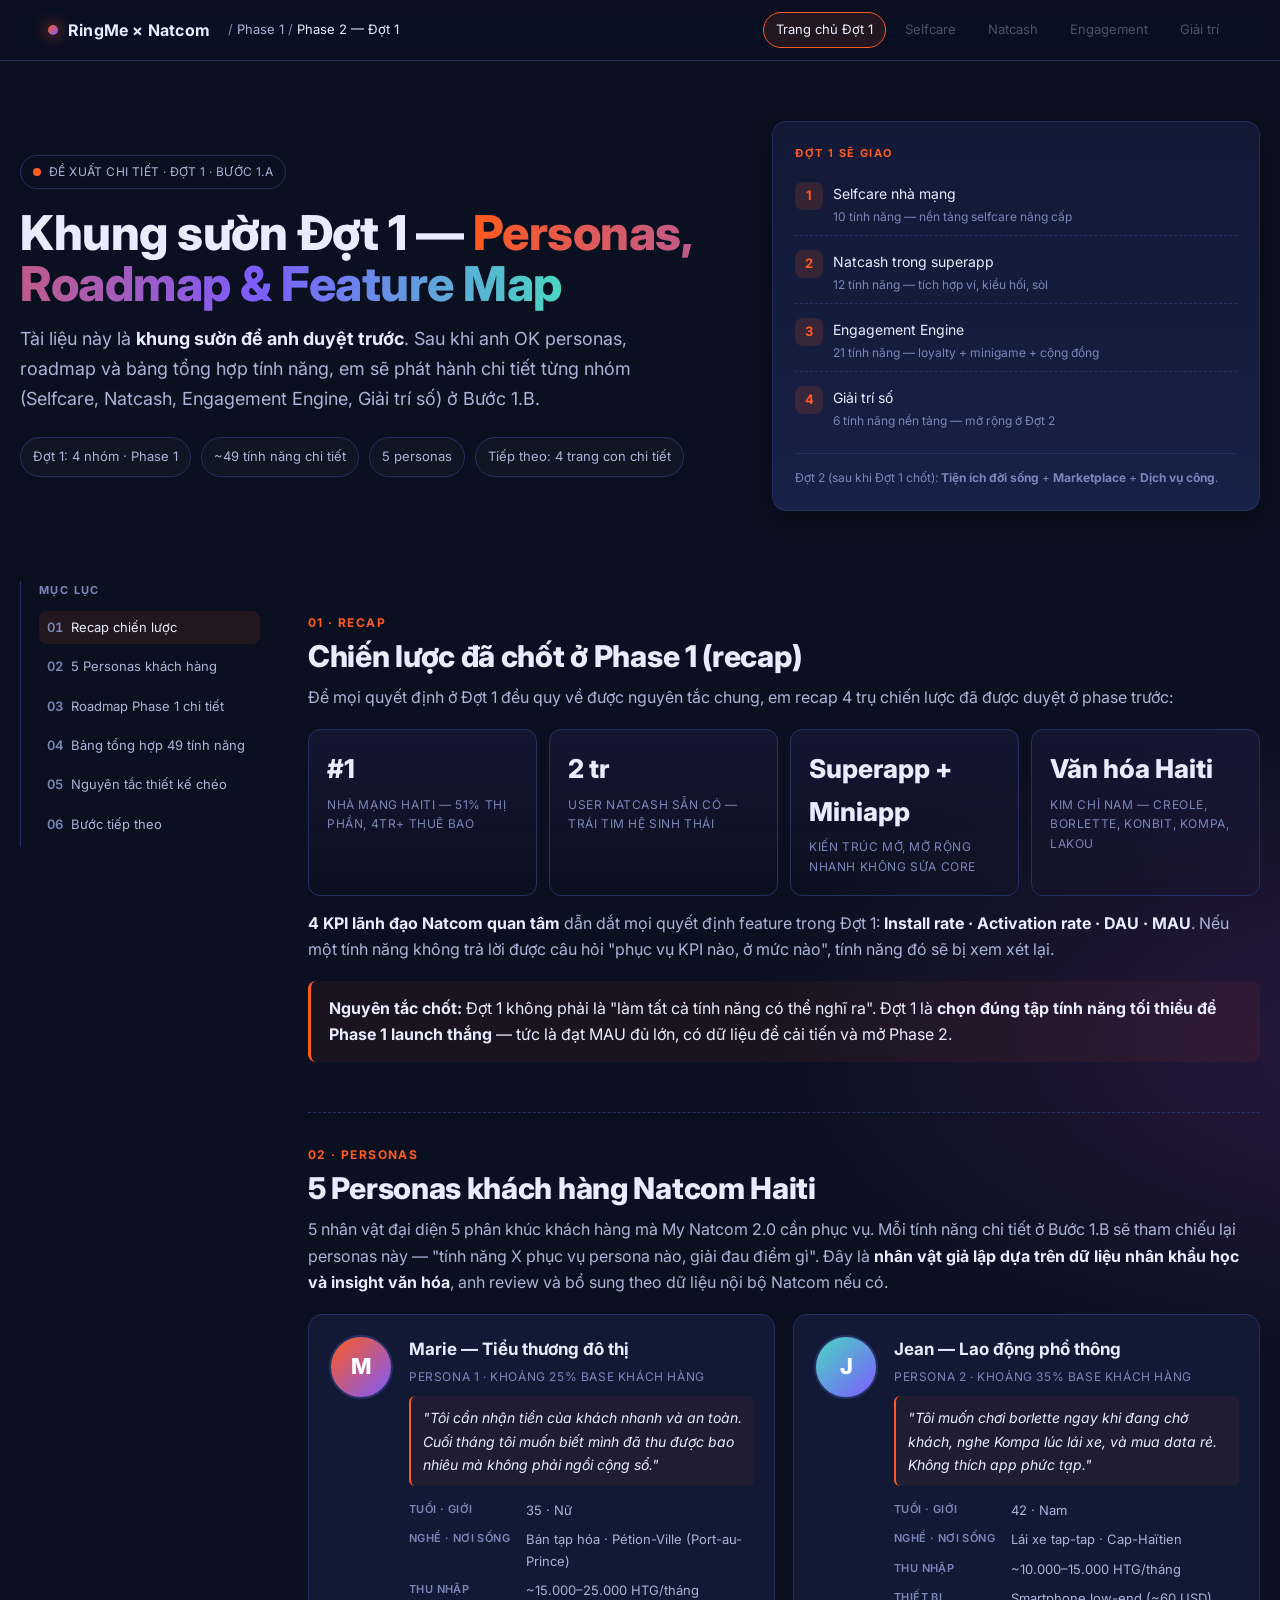
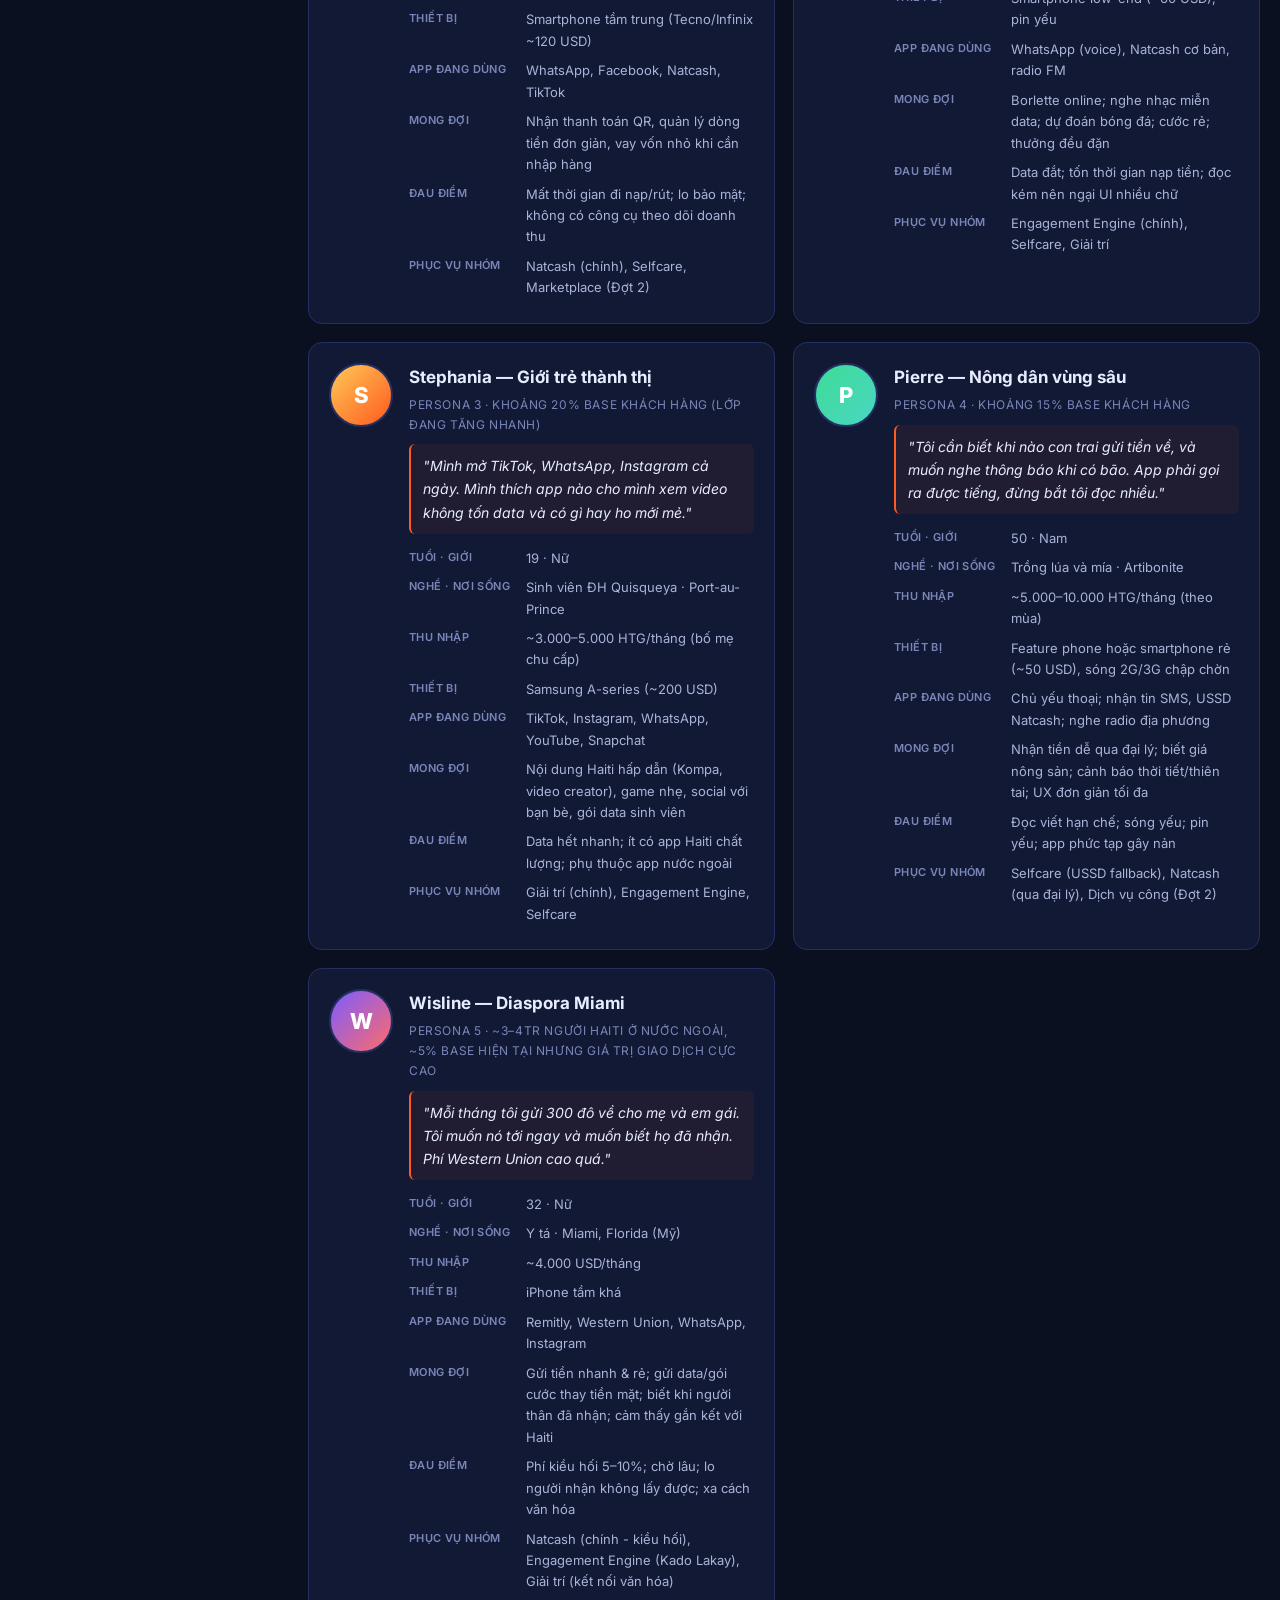
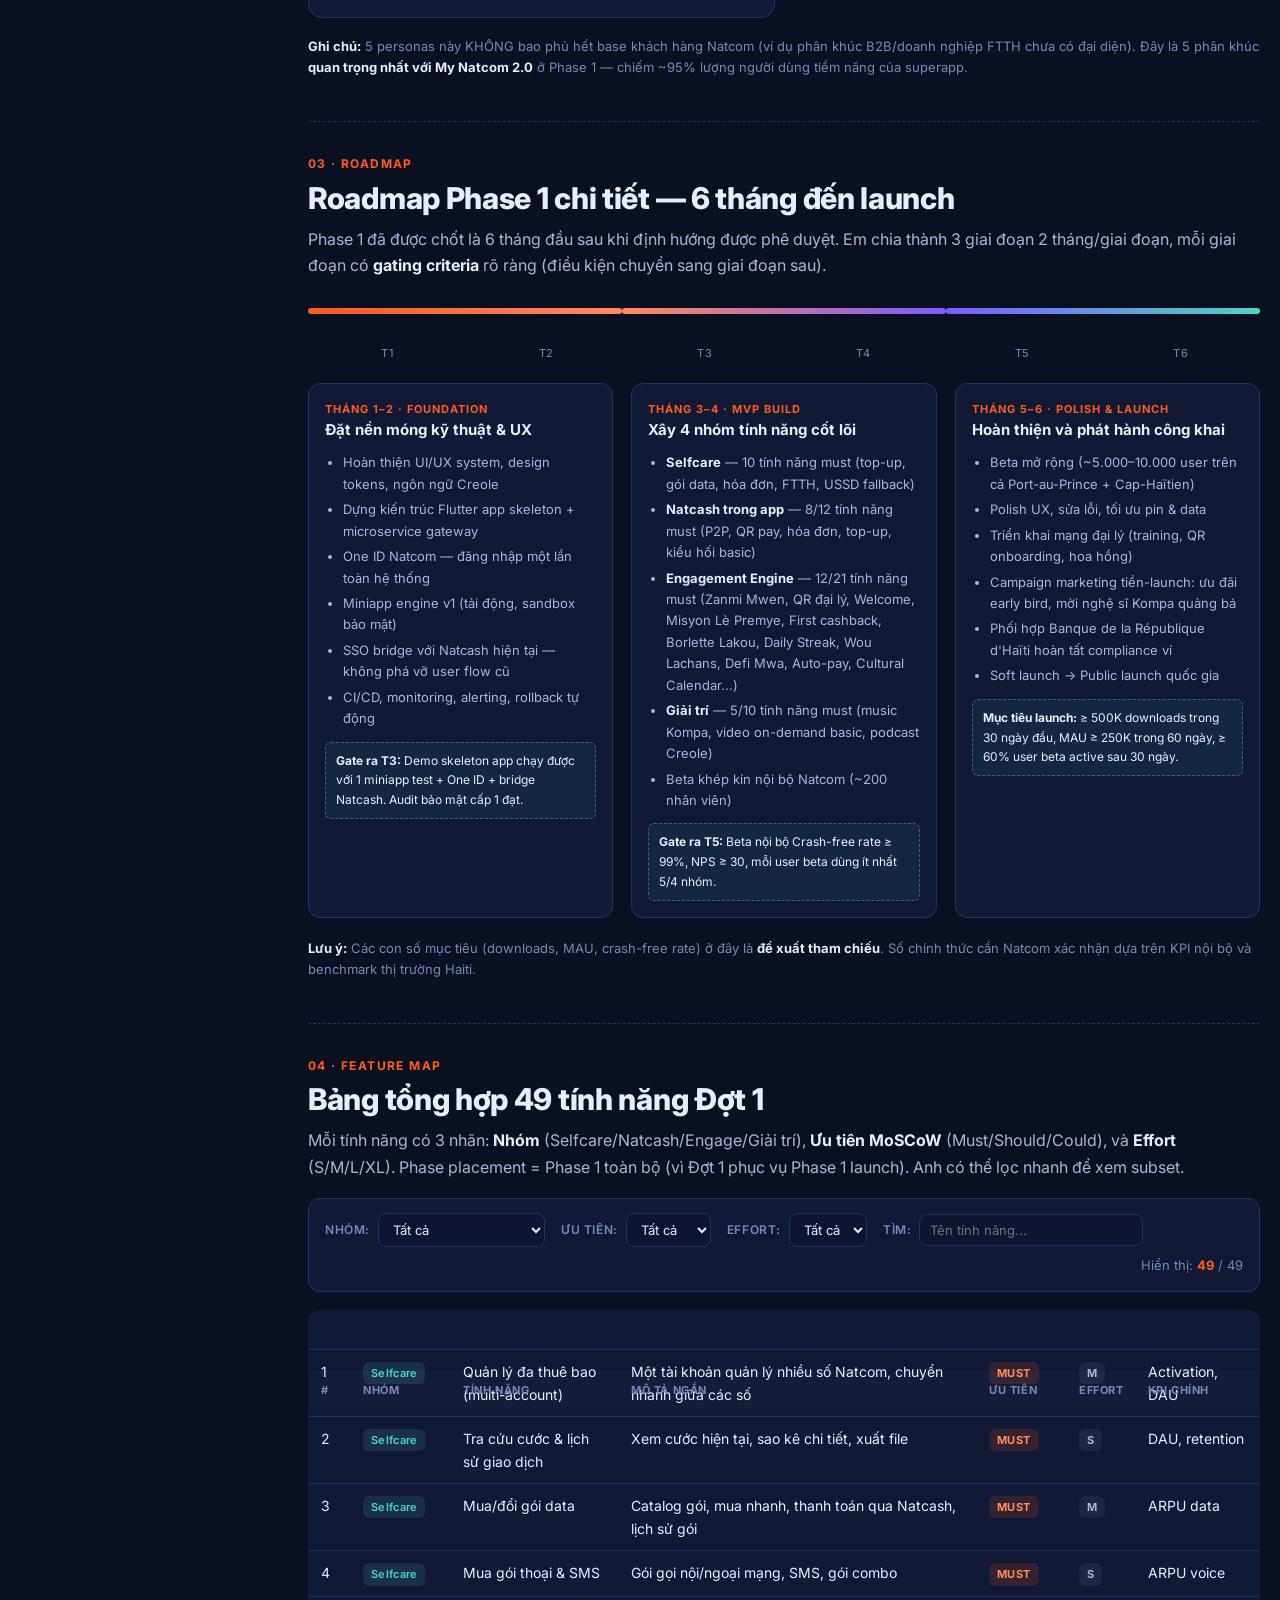
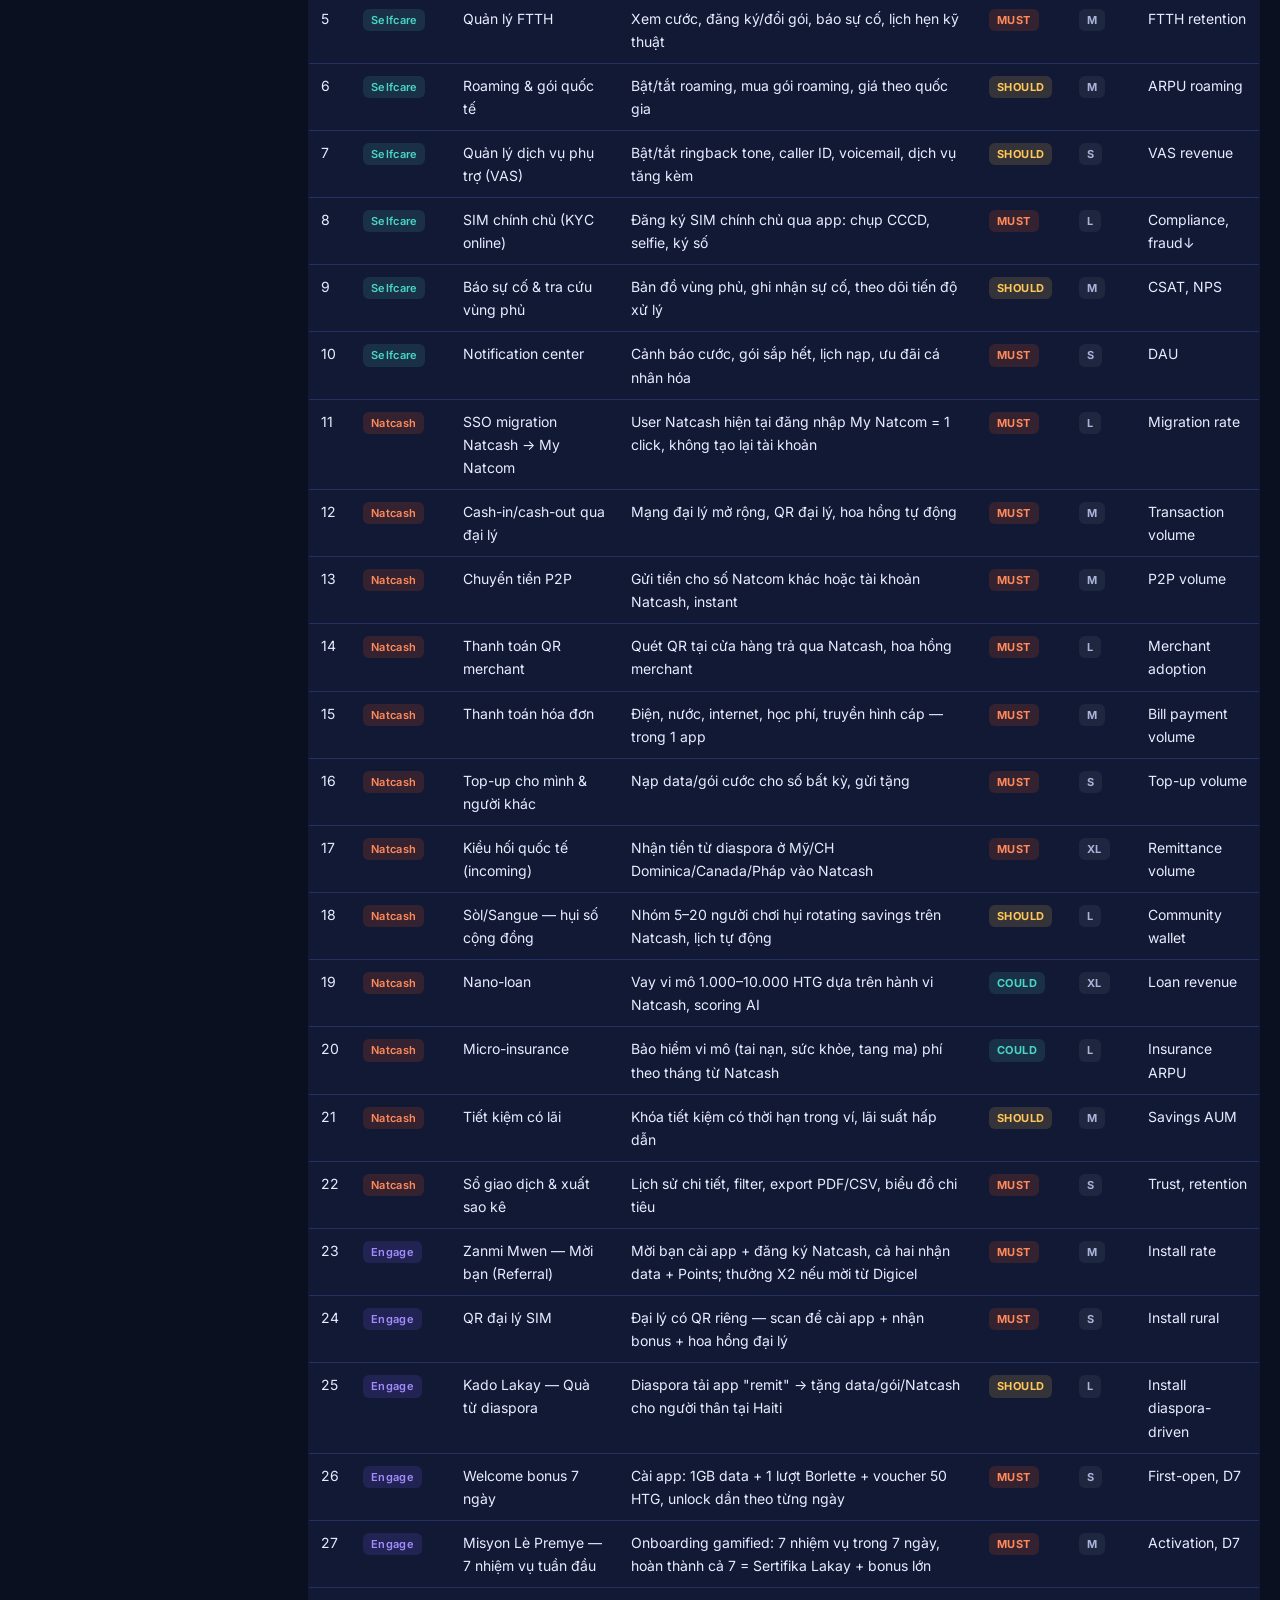
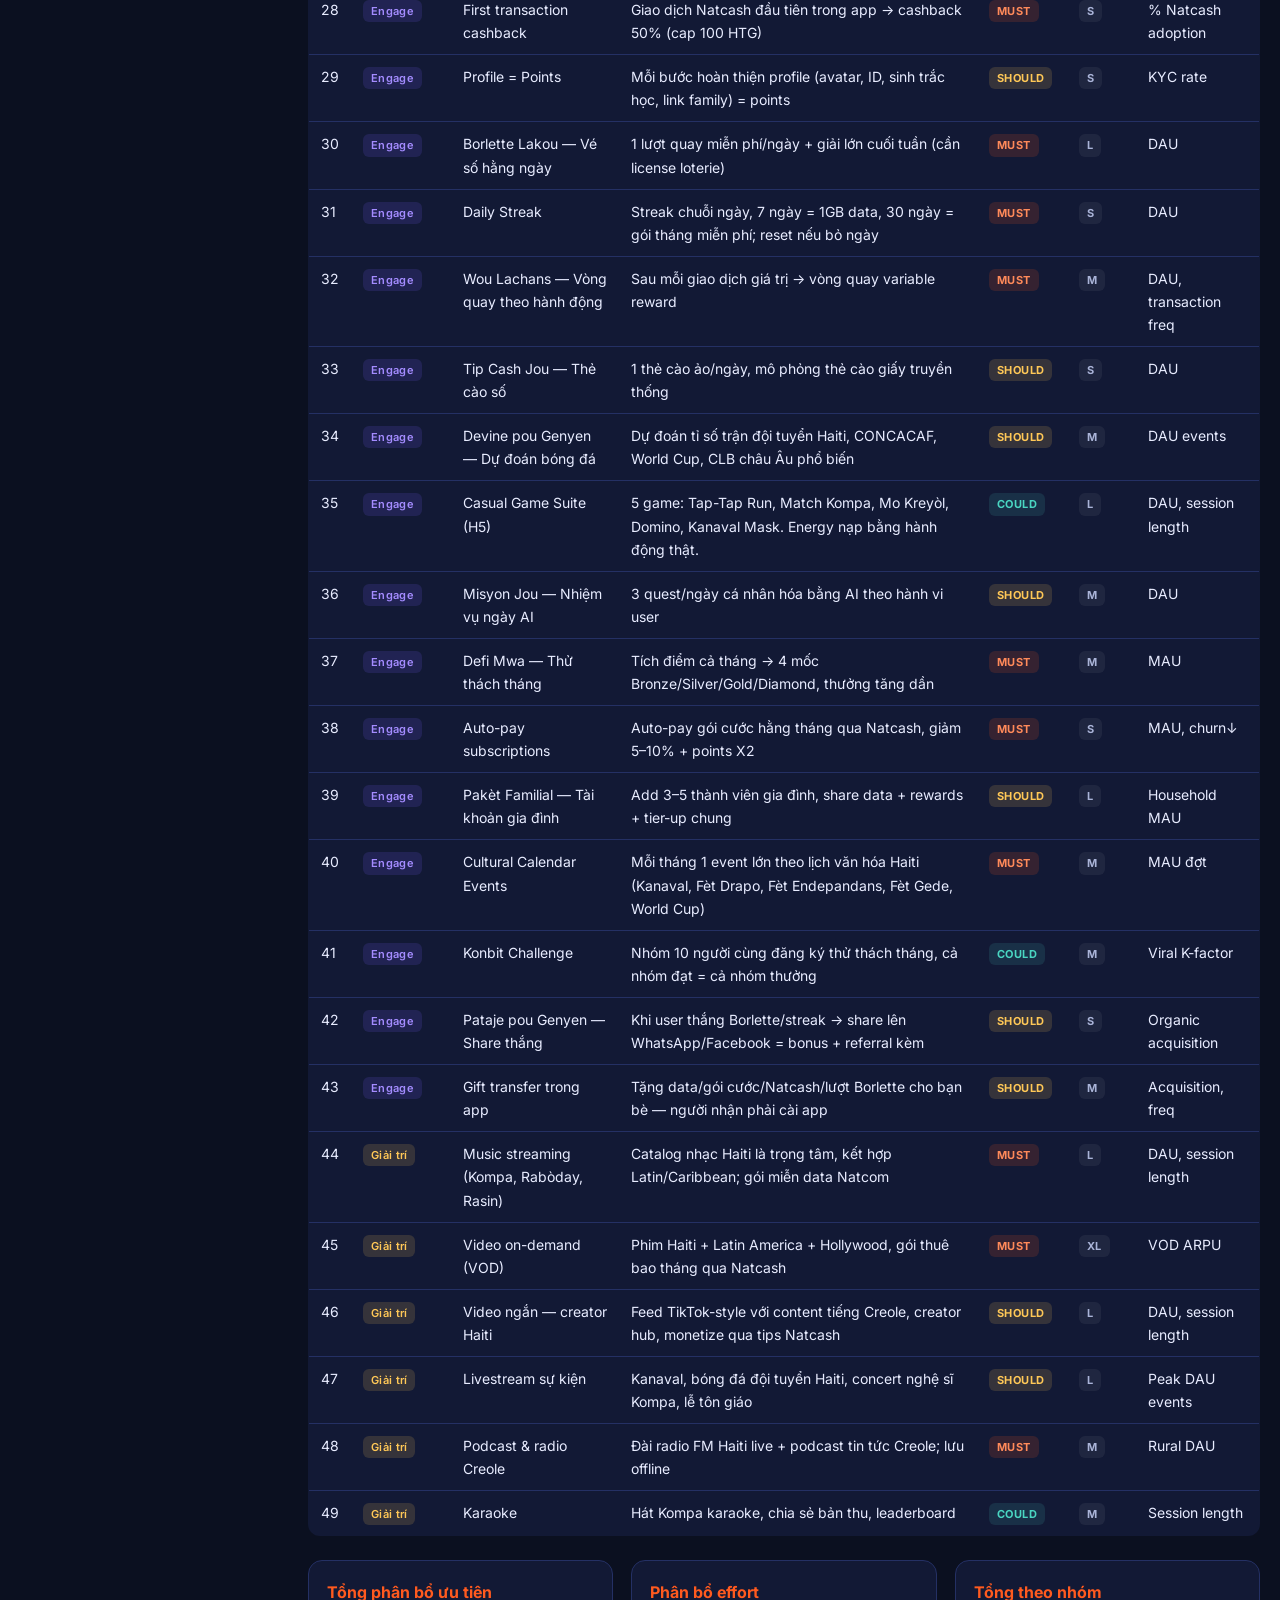
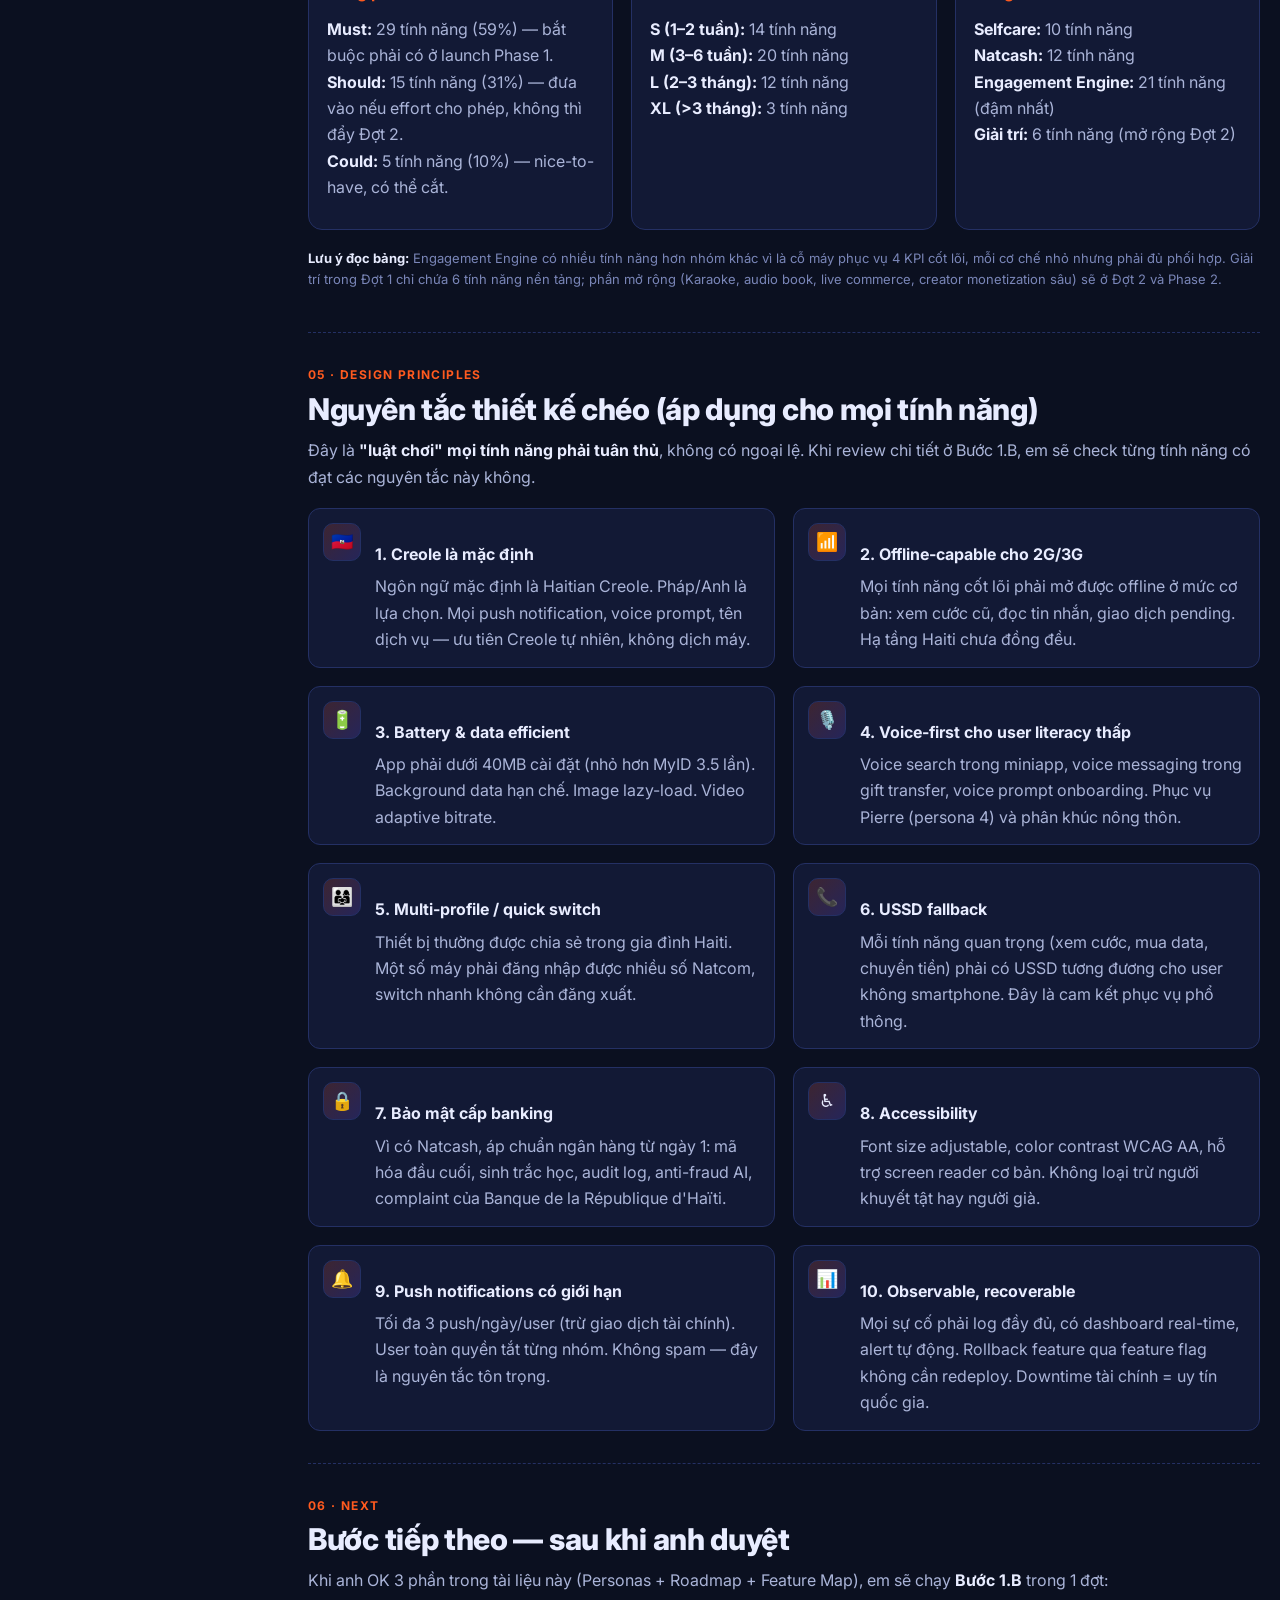
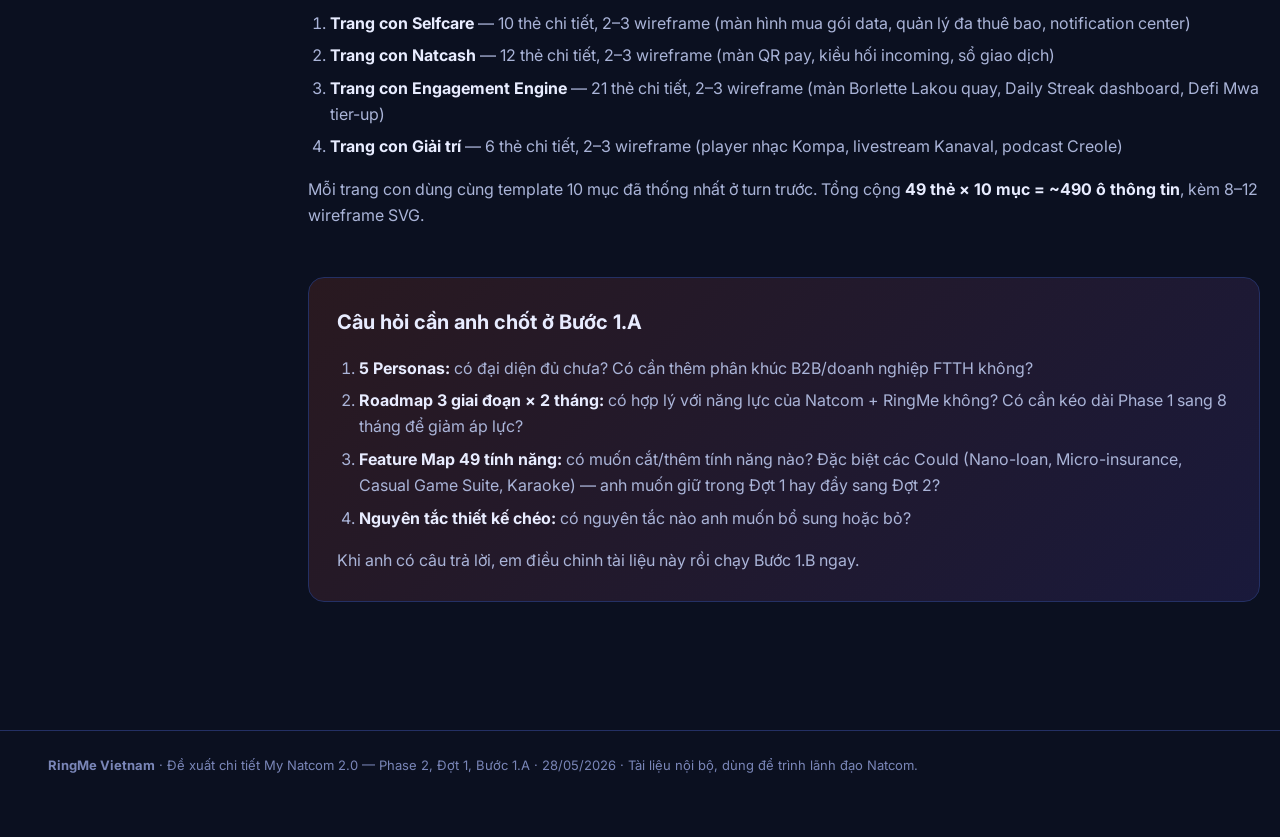
==== phase2/index.html @ 09f28644 "Add files via upload update phase 2" ====
<!DOCTYPE html>
<html lang="vi">
<head>
<meta charset="UTF-8" />
<meta name="viewport" content="width=device-width, initial-scale=1.0" />
<title>My Natcom 2.0 — Đề xuất chi tiết (Đợt 1)</title>
<meta name="description" content="Đề xuất chi tiết tính năng — Đợt 1: Selfcare, Natcash, Engagement Engine, Giải trí số. RingMe Vietnam x Natcom." />
<link rel="preconnect" href="https://fonts.googleapis.com">
<link rel="preconnect" href="https://fonts.gstatic.com" crossorigin>
<link href="https://fonts.googleapis.com/css2?family=Inter:wght@400;500;600;700;800&family=JetBrains+Mono:wght@400;600&display=swap" rel="stylesheet">
<style>
  :root{
    --bg:#0b1020;
    --bg-2:#0f1530;
    --surface:#121935;
    --surface-2:#172046;
    --line:#243064;
    --text:#e8ecff;
    --text-dim:#aab4d8;
    --text-mute:#7a86b8;
    --brand:#ff5a1f;
    --brand-2:#ffb199;
    --accent:#4ad6c2;
    --accent-2:#7c5cff;
    --danger:#ff6b6b;
    --warn:#ffc857;
    --ok:#3ddc97;
    --radius:14px;
    --shadow:0 10px 30px rgba(0,0,0,.35);
    --max:1240px;
  }
  *{box-sizing:border-box}
  html,body{margin:0;padding:0;background:radial-gradient(1200px 600px at 10% -10%, #1a2356 0%, transparent 60%), radial-gradient(1200px 600px at 110% 10%, #2a1840 0%, transparent 55%), var(--bg);color:var(--text);font-family:'Inter',system-ui,-apple-system,Segoe UI,Roboto,Arial,sans-serif;line-height:1.65;-webkit-font-smoothing:antialiased}
  a{color:var(--accent);text-decoration:none}
  a:hover{text-decoration:underline}
  code,pre{font-family:'JetBrains Mono',ui-monospace,Consolas,monospace}
  .container{max-width:var(--max);margin:0 auto;padding:0 28px}

  /* Top bar */
  .topbar{position:sticky;top:0;z-index:50;backdrop-filter:saturate(180%) blur(10px);background:rgba(11,16,32,.8);border-bottom:1px solid var(--line)}
  .topbar-inner{display:flex;align-items:center;justify-content:space-between;height:60px}
  .brand{display:flex;align-items:center;gap:10px;font-weight:700;letter-spacing:.2px}
  .brand-dot{width:10px;height:10px;border-radius:50%;background:linear-gradient(135deg,var(--brand),var(--accent-2));box-shadow:0 0 16px var(--brand)}
  .breadcrumb{font-size:13px;color:var(--text-mute);margin-left:14px}
  .breadcrumb a{color:var(--text-dim)}
  .topbar nav{display:flex;align-items:center;gap:6px}
  .nav-pill{padding:6px 12px;border-radius:999px;font-size:13px;color:var(--text-dim);border:1px solid transparent}
  .nav-pill:hover{color:var(--text);background:rgba(255,255,255,.04);text-decoration:none}
  .nav-pill.disabled{opacity:.4;cursor:not-allowed}
  .nav-pill.disabled:hover{background:none;color:var(--text-dim)}
  .nav-pill.active{border-color:var(--brand);color:var(--text);background:rgba(255,90,31,.1)}

  /* Hero */
  .hero{padding:60px 0 30px}
  .hero-grid{display:grid;grid-template-columns:1.3fr .9fr;gap:48px;align-items:center}
  .eyebrow{display:inline-flex;align-items:center;gap:8px;padding:6px 12px;border:1px solid var(--line);border-radius:999px;color:var(--text-dim);font-size:12px;letter-spacing:.4px;text-transform:uppercase}
  .eyebrow .pulse{width:8px;height:8px;background:var(--brand);border-radius:50%;box-shadow:0 0 0 0 rgba(255,90,31,.6);animation:pulse 1.8s infinite}
  @keyframes pulse{0%{box-shadow:0 0 0 0 rgba(255,90,31,.6)}70%{box-shadow:0 0 0 12px rgba(255,90,31,0)}100%{box-shadow:0 0 0 0 rgba(255,90,31,0)}}
  h1.hero-title{font-size:48px;line-height:1.08;margin:18px 0 14px;font-weight:800;letter-spacing:-.5px}
  .hero-title span{background:linear-gradient(90deg,var(--brand),var(--accent-2) 60%,var(--accent));-webkit-background-clip:text;background-clip:text;color:transparent}
  .hero-sub{color:var(--text-dim);font-size:18px;max-width:62ch}
  .hero-meta{margin-top:24px;display:flex;flex-wrap:wrap;gap:10px}
  .chip{padding:8px 12px;border-radius:999px;border:1px solid var(--line);font-size:13px;color:var(--text-dim);background:rgba(255,255,255,.02)}
  .hero-card{background:linear-gradient(180deg,var(--surface),var(--surface-2));border:1px solid var(--line);border-radius:var(--radius);padding:22px;box-shadow:var(--shadow)}
  .scope-list{margin:0;padding:0;list-style:none}
  .scope-list li{display:flex;align-items:flex-start;gap:10px;padding:8px 0;border-bottom:1px dashed var(--line);font-size:14px}
  .scope-list li:last-child{border-bottom:none}
  .scope-list .num{flex-shrink:0;width:28px;height:28px;border-radius:8px;background:rgba(255,90,31,.15);color:var(--brand);display:grid;place-items:center;font-weight:700;font-size:13px}
  .scope-list .lbl{color:var(--text)}
  .scope-list .lbl small{display:block;color:var(--text-mute);font-size:12px;font-weight:400;margin-top:2px}

  /* Layout with sidebar */
  .doc{display:grid;grid-template-columns:240px 1fr;gap:48px;padding:40px 0 96px}
  .toc{position:sticky;top:80px;align-self:start;border-left:1px solid var(--line);padding-left:18px;max-height:calc(100vh - 100px);overflow:auto}
  .toc h4{font-size:11px;letter-spacing:1.4px;color:var(--text-mute);text-transform:uppercase;margin:0 0 12px}
  .toc ol{list-style:none;padding:0;margin:0;counter-reset:item}
  .toc li{margin:6px 0;font-size:13px;counter-increment:item}
  .toc li a{color:var(--text-dim);display:flex;gap:8px;padding:6px 8px;border-radius:8px}
  .toc li a::before{content:counter(item, decimal-leading-zero);color:var(--text-mute);font-variant-numeric:tabular-nums;font-weight:600}
  .toc li a:hover{background:rgba(255,255,255,.04);color:var(--text);text-decoration:none}
  .toc li a.active{background:rgba(255,90,31,.1);color:var(--text)}

  /* Sections */
  section.block{padding:32px 0;border-bottom:1px dashed var(--line)}
  section.block:last-child{border-bottom:none}
  .kicker{font-size:12px;letter-spacing:1.4px;color:var(--brand);text-transform:uppercase;font-weight:700}
  h2.section{font-size:30px;line-height:1.2;margin:6px 0 6px;font-weight:800;letter-spacing:-.3px}
  h3{font-size:20px;margin:28px 0 8px;font-weight:700}
  h4{font-size:16px;margin:18px 0 6px;font-weight:700;color:var(--text)}
  p{margin:10px 0;color:var(--text-dim)}
  p strong, li strong{color:var(--text)}
  ul,ol{color:var(--text-dim);padding-left:22px}
  ul li, ol li{margin:6px 0}
  blockquote{margin:18px 0;padding:14px 18px;border-left:3px solid var(--brand);background:rgba(255,90,31,.06);border-radius:8px;color:var(--text)}

  /* Cards */
  .grid{display:grid;gap:18px}
  .grid.cols-2{grid-template-columns:1fr 1fr}
  .grid.cols-3{grid-template-columns:1fr 1fr 1fr}
  .card{background:var(--surface);border:1px solid var(--line);border-radius:var(--radius);padding:18px;transition:transform .15s ease,border-color .15s ease}
  .card:hover{transform:translateY(-2px);border-color:#3a4a99}

  /* Personas */
  .persona{display:grid;grid-template-columns:auto 1fr;gap:16px;background:var(--surface);border:1px solid var(--line);border-radius:var(--radius);padding:20px}
  .persona .avatar{width:64px;height:64px;border-radius:50%;display:grid;place-items:center;font-weight:800;font-size:22px;color:#fff;flex-shrink:0;border:2px solid var(--line)}
  .persona .avatar.m{background:linear-gradient(135deg,#ff5a1f,#7c5cff)}
  .persona .avatar.j{background:linear-gradient(135deg,#4ad6c2,#7c5cff)}
  .persona .avatar.s{background:linear-gradient(135deg,#ffc857,#ff5a1f)}
  .persona .avatar.p{background:linear-gradient(135deg,#3ddc97,#4ad6c2)}
  .persona .avatar.w{background:linear-gradient(135deg,#7c5cff,#ff6b6b)}
  .persona h4{margin:0 0 4px;font-size:17px}
  .persona .meta{color:var(--text-mute);font-size:12px;text-transform:uppercase;letter-spacing:.6px;margin-bottom:10px}
  .persona .quote{padding:10px 12px;border-left:2px solid var(--brand);background:rgba(255,90,31,.06);border-radius:6px;font-style:italic;color:var(--text);margin:10px 0;font-size:14px}
  .persona table{width:100%;border-collapse:collapse;font-size:13px;margin-top:8px}
  .persona table td{padding:4px 0;vertical-align:top;border:none}
  .persona table td:first-child{color:var(--text-mute);width:34%;text-transform:uppercase;letter-spacing:.4px;font-size:11px;font-weight:600;padding-right:10px}
  .persona table td:last-child{color:var(--text-dim)}

  /* Roadmap timeline */
  .timeline{position:relative;margin:20px 0 0;padding-left:0}
  .timeline-track{position:relative;height:6px;background:var(--surface);border-radius:3px;margin:30px 0 30px}
  .timeline-track .seg{position:absolute;top:0;height:6px;border-radius:3px}
  .timeline-track .s1{left:0%;width:33%;background:linear-gradient(90deg,var(--brand),#ff8a5a)}
  .timeline-track .s2{left:33%;width:34%;background:linear-gradient(90deg,#ff8a5a,var(--accent-2))}
  .timeline-track .s3{left:67%;width:33%;background:linear-gradient(90deg,var(--accent-2),var(--accent))}
  .timeline-labels{display:grid;grid-template-columns:repeat(6,1fr);gap:0;font-size:11px;color:var(--text-mute);letter-spacing:.4px;text-transform:uppercase}
  .timeline-labels span{text-align:center}
  .roadmap-grid{display:grid;grid-template-columns:repeat(3,1fr);gap:18px;margin-top:20px}
  .roadmap-phase{background:var(--surface);border:1px solid var(--line);border-radius:12px;padding:16px}
  .roadmap-phase h4{margin:0 0 4px;font-size:15px}
  .roadmap-phase .when{font-size:11px;color:var(--brand);text-transform:uppercase;letter-spacing:1px;font-weight:700}
  .roadmap-phase ul{margin:10px 0 0;padding-left:18px;font-size:13px}
  .roadmap-phase ul li{margin:4px 0}
  .roadmap-phase .gate{margin-top:12px;padding:8px 10px;background:rgba(74,214,194,.07);border:1px dashed rgba(74,214,194,.4);border-radius:6px;font-size:12px;color:var(--text)}

  /* Feature filter & table */
  .filter-bar{display:flex;flex-wrap:wrap;gap:8px;align-items:center;margin:18px 0;padding:14px 16px;background:var(--surface);border:1px solid var(--line);border-radius:12px}
  .filter-bar label{font-size:12px;color:var(--text-mute);text-transform:uppercase;letter-spacing:.6px;font-weight:600}
  .filter-bar select, .filter-bar input{background:var(--bg-2);color:var(--text);border:1px solid var(--line);border-radius:8px;padding:7px 10px;font-size:13px;font-family:inherit;outline:none}
  .filter-bar select:focus, .filter-bar input:focus{border-color:var(--brand)}
  .filter-bar .count{margin-left:auto;font-size:13px;color:var(--text-mute)}
  .filter-bar .count strong{color:var(--brand)}

  table.feat{width:100%;border-collapse:collapse;font-size:14px;background:var(--surface);border-radius:12px;overflow:hidden;border:1px solid var(--line)}
  table.feat th,table.feat td{padding:10px 12px;text-align:left;vertical-align:top;border-bottom:1px solid var(--line)}
  table.feat th{font-size:11px;text-transform:uppercase;letter-spacing:.6px;color:var(--text-mute);background:rgba(255,255,255,.02);font-weight:700;position:sticky;top:60px}
  table.feat tr:last-child td{border-bottom:none}
  table.feat tr.hidden{display:none}
  table.feat tr:hover{background:rgba(255,255,255,.02)}
  .badge{display:inline-block;padding:2px 8px;border-radius:6px;font-size:11px;font-weight:700;letter-spacing:.4px;text-transform:uppercase}
  .b-must{background:rgba(255,90,31,.15);color:#ff8a5a}
  .b-should{background:rgba(255,200,87,.15);color:#ffc857}
  .b-could{background:rgba(74,214,194,.12);color:#4ad6c2}
  .b-p1{background:rgba(255,90,31,.15);color:#ff8a5a}
  .b-p2{background:rgba(124,92,255,.15);color:#a48cff}
  .b-p3{background:rgba(74,214,194,.12);color:#4ad6c2}
  .b-sz{background:rgba(255,255,255,.06);color:var(--text-dim)}
  .grp-pill{display:inline-block;padding:2px 8px;border-radius:6px;font-size:11px;font-weight:600;letter-spacing:.3px}
  .grp-selfcare{background:rgba(74,214,194,.12);color:#4ad6c2}
  .grp-natcash{background:rgba(255,90,31,.15);color:#ff8a5a}
  .grp-engage{background:rgba(124,92,255,.15);color:#a48cff}
  .grp-fun{background:rgba(255,200,87,.15);color:#ffc857}

  /* Cross-cutting principles */
  .principle{display:flex;align-items:flex-start;gap:14px;padding:14px;border:1px solid var(--line);border-radius:12px;background:var(--surface)}
  .principle .ic{flex-shrink:0;width:38px;height:38px;border-radius:10px;display:grid;place-items:center;font-size:18px;background:linear-gradient(135deg,rgba(255,90,31,.18),rgba(124,92,255,.18));border:1px solid var(--line)}

  /* Stat row */
  .big-stats{display:grid;grid-template-columns:repeat(4,1fr);gap:12px;margin:18px 0 6px}
  .big-stats .b{padding:18px;border:1px solid var(--line);border-radius:12px;background:linear-gradient(180deg,rgba(124,92,255,.08),transparent)}
  .big-stats .b .v{font-size:26px;font-weight:800;color:var(--text)}
  .big-stats .b .k{font-size:12px;color:var(--text-mute);text-transform:uppercase;letter-spacing:.6px;margin-top:4px}

  /* CTA */
  .cta{margin-top:48px;padding:28px;border-radius:16px;border:1px solid var(--line);background:linear-gradient(135deg,rgba(255,90,31,.12),rgba(124,92,255,.12))}
  .cta h3{margin-top:0}

  footer{padding:24px 0 60px;color:var(--text-mute);font-size:13px;border-top:1px solid var(--line)}

  /* Mobile */
  @media (max-width: 980px){
    .hero-grid, .doc, .grid.cols-2, .grid.cols-3, .roadmap-grid{grid-template-columns:1fr}
    .toc{position:static;border-left:none;padding-left:0;border-top:1px solid var(--line);padding-top:14px}
    h1.hero-title{font-size:34px}
    .persona{grid-template-columns:1fr}
    .big-stats{grid-template-columns:repeat(2,1fr)}
    table.feat{font-size:13px}
    table.feat th,table.feat td{padding:8px 6px}
  }

  /* Print */
  @media print{
    body{background:#fff;color:#111}
    .topbar,.toc,.cta,.hero-card,.filter-bar{display:none}
    .doc{grid-template-columns:1fr;padding:0}
    section.block{break-inside:avoid;page-break-inside:avoid;border-color:#ddd}
    .card,.persona,.principle,.roadmap-phase,.big-stats .b{background:#fff;border-color:#ddd;box-shadow:none}
    p,ul li,ol li,.hero-sub,.persona table td:last-child{color:#222}
    .hero-title span,.kicker{color:#d24a14 !important;-webkit-text-fill-color:#d24a14}
    table.feat th{position:static;background:#f5f5f5;color:#444}
  }
</style>
</head>
<body>

<header class="topbar">
  <div class="container topbar-inner">
    <div style="display:flex;align-items:center">
      <div class="brand"><span class="brand-dot"></span> RingMe × Natcom</div>
      <div class="breadcrumb">&nbsp;/&nbsp;<a href="../index.html">Phase 1</a>&nbsp;/&nbsp;<span style="color:var(--text)">Phase 2 — Đợt 1</span></div>
    </div>
    <nav>
      <a class="nav-pill active" href="#">Trang chủ Đợt 1</a>
      <a class="nav-pill disabled" title="Sẽ phát hành ở Bước 1.B">Selfcare</a>
      <a class="nav-pill disabled" title="Sẽ phát hành ở Bước 1.B">Natcash</a>
      <a class="nav-pill disabled" title="Sẽ phát hành ở Bước 1.B">Engagement</a>
      <a class="nav-pill disabled" title="Sẽ phát hành ở Bước 1.B">Giải trí</a>
    </nav>
  </div>
</header>

<!-- HERO -->
<section class="hero container">
  <div class="hero-grid">
    <div>
      <span class="eyebrow"><span class="pulse"></span> Đề xuất chi tiết · Đợt 1 · Bước 1.A</span>
      <h1 class="hero-title">Khung sườn Đợt 1 — <span>Personas, Roadmap & Feature Map</span></h1>
      <p class="hero-sub">Tài liệu này là <strong>khung sườn để anh duyệt trước</strong>. Sau khi anh OK personas, roadmap và bảng tổng hợp tính năng, em sẽ phát hành chi tiết từng nhóm (Selfcare, Natcash, Engagement Engine, Giải trí số) ở Bước 1.B.</p>
      <div class="hero-meta">
        <span class="chip">Đợt 1: 4 nhóm · Phase 1</span>
        <span class="chip">~49 tính năng chi tiết</span>
        <span class="chip">5 personas</span>
        <span class="chip">Tiếp theo: 4 trang con chi tiết</span>
      </div>
    </div>
    <aside class="hero-card">
      <div style="font-size:11px;color:var(--brand);letter-spacing:1.4px;text-transform:uppercase;margin-bottom:12px;font-weight:700">Đợt 1 sẽ giao</div>
      <ol class="scope-list" style="counter-reset:none">
        <li><span class="num">1</span><span class="lbl">Selfcare nhà mạng<small>10 tính năng — nền tảng selfcare nâng cấp</small></span></li>
        <li><span class="num">2</span><span class="lbl">Natcash trong superapp<small>12 tính năng — tích hợp ví, kiều hối, sòl</small></span></li>
        <li><span class="num">3</span><span class="lbl">Engagement Engine<small>21 tính năng — loyalty + minigame + cộng đồng</small></span></li>
        <li><span class="num">4</span><span class="lbl">Giải trí số<small>6 tính năng nền tảng — mở rộng ở Đợt 2</small></span></li>
      </ol>
      <div style="margin-top:14px;padding-top:14px;border-top:1px solid var(--line);font-size:12px;color:var(--text-mute)">
        Đợt 2 (sau khi Đợt 1 chốt): <strong>Tiện ích đời sống</strong> + <strong>Marketplace</strong> + <strong>Dịch vụ công</strong>.
      </div>
    </aside>
  </div>
</section>

<div class="container doc">
  <aside class="toc">
    <h4>Mục lục</h4>
    <ol>
      <li><a href="#recap">Recap chiến lược</a></li>
      <li><a href="#personas">5 Personas khách hàng</a></li>
      <li><a href="#roadmap">Roadmap Phase 1 chi tiết</a></li>
      <li><a href="#feature-map">Bảng tổng hợp 49 tính năng</a></li>
      <li><a href="#principles">Nguyên tắc thiết kế chéo</a></li>
      <li><a href="#next">Bước tiếp theo</a></li>
    </ol>
  </aside>

  <main>

    <!-- 1. RECAP -->
    <section id="recap" class="block">
      <div class="kicker">01 · Recap</div>
      <h2 class="section">Chiến lược đã chốt ở Phase 1 (recap)</h2>
      <p>Để mọi quyết định ở Đợt 1 đều quy về được nguyên tắc chung, em recap 4 trụ chiến lược đã được duyệt ở phase trước:</p>
      <div class="big-stats">
        <div class="b"><div class="v">#1</div><div class="k">Nhà mạng Haiti — 51% thị phần, 4tr+ thuê bao</div></div>
        <div class="b"><div class="v">2 tr</div><div class="k">User Natcash sẵn có — trái tim hệ sinh thái</div></div>
        <div class="b"><div class="v">Superapp + Miniapp</div><div class="k">Kiến trúc mở, mở rộng nhanh không sửa core</div></div>
        <div class="b"><div class="v">Văn hóa Haiti</div><div class="k">Kim chỉ nam — Creole, Borlette, Konbit, Kompa, Lakou</div></div>
      </div>
      <p style="margin-top:14px"><strong>4 KPI lãnh đạo Natcom quan tâm</strong> dẫn dắt mọi quyết định feature trong Đợt 1: <strong>Install rate · Activation rate · DAU · MAU</strong>. Nếu một tính năng không trả lời được câu hỏi "phục vụ KPI nào, ở mức nào", tính năng đó sẽ bị xem xét lại.</p>
      <blockquote><strong>Nguyên tắc chốt:</strong> Đợt 1 không phải là "làm tất cả tính năng có thể nghĩ ra". Đợt 1 là <strong>chọn đúng tập tính năng tối thiểu để Phase 1 launch thắng</strong> — tức là đạt MAU đủ lớn, có dữ liệu để cải tiến và mở Phase 2.</blockquote>
    </section>

    <!-- 2. PERSONAS -->
    <section id="personas" class="block">
      <div class="kicker">02 · Personas</div>
      <h2 class="section">5 Personas khách hàng Natcom Haiti</h2>
      <p>5 nhân vật đại diện 5 phân khúc khách hàng mà My Natcom 2.0 cần phục vụ. Mỗi tính năng chi tiết ở Bước 1.B sẽ tham chiếu lại personas này — "tính năng X phục vụ persona nào, giải đau điểm gì". Đây là <strong>nhân vật giả lập dựa trên dữ liệu nhân khẩu học và insight văn hóa</strong>, anh review và bổ sung theo dữ liệu nội bộ Natcom nếu có.</p>

      <div class="grid cols-2" style="margin-top:18px">

        <!-- Persona 1 -->
        <div class="persona">
          <div class="avatar m">M</div>
          <div>
            <h4>Marie — Tiểu thương đô thị</h4>
            <div class="meta">Persona 1 · Khoảng 25% base khách hàng</div>
            <div class="quote">"Tôi cần nhận tiền của khách nhanh và an toàn. Cuối tháng tôi muốn biết mình đã thu được bao nhiêu mà không phải ngồi cộng sổ."</div>
            <table>
              <tr><td>Tuổi · Giới</td><td>35 · Nữ</td></tr>
              <tr><td>Nghề · Nơi sống</td><td>Bán tạp hóa · Pétion-Ville (Port-au-Prince)</td></tr>
              <tr><td>Thu nhập</td><td>~15.000–25.000 HTG/tháng</td></tr>
              <tr><td>Thiết bị</td><td>Smartphone tầm trung (Tecno/Infinix ~120 USD)</td></tr>
              <tr><td>App đang dùng</td><td>WhatsApp, Facebook, Natcash, TikTok</td></tr>
              <tr><td>Mong đợi</td><td>Nhận thanh toán QR, quản lý dòng tiền đơn giản, vay vốn nhỏ khi cần nhập hàng</td></tr>
              <tr><td>Đau điểm</td><td>Mất thời gian đi nạp/rút; lo bảo mật; không có công cụ theo dõi doanh thu</td></tr>
              <tr><td>Phục vụ nhóm</td><td>Natcash (chính), Selfcare, Marketplace (Đợt 2)</td></tr>
            </table>
          </div>
        </div>

        <!-- Persona 2 -->
        <div class="persona">
          <div class="avatar j">J</div>
          <div>
            <h4>Jean — Lao động phổ thông</h4>
            <div class="meta">Persona 2 · Khoảng 35% base khách hàng</div>
            <div class="quote">"Tôi muốn chơi borlette ngay khi đang chờ khách, nghe Kompa lúc lái xe, và mua data rẻ. Không thích app phức tạp."</div>
            <table>
              <tr><td>Tuổi · Giới</td><td>42 · Nam</td></tr>
              <tr><td>Nghề · Nơi sống</td><td>Lái xe tap-tap · Cap-Haïtien</td></tr>
              <tr><td>Thu nhập</td><td>~10.000–15.000 HTG/tháng</td></tr>
              <tr><td>Thiết bị</td><td>Smartphone low-end (~60 USD), pin yếu</td></tr>
              <tr><td>App đang dùng</td><td>WhatsApp (voice), Natcash cơ bản, radio FM</td></tr>
              <tr><td>Mong đợi</td><td>Borlette online; nghe nhạc miễn data; dự đoán bóng đá; cước rẻ; thưởng đều đặn</td></tr>
              <tr><td>Đau điểm</td><td>Data đắt; tốn thời gian nạp tiền; đọc kém nên ngại UI nhiều chữ</td></tr>
              <tr><td>Phục vụ nhóm</td><td>Engagement Engine (chính), Selfcare, Giải trí</td></tr>
            </table>
          </div>
        </div>

        <!-- Persona 3 -->
        <div class="persona">
          <div class="avatar s">S</div>
          <div>
            <h4>Stephania — Giới trẻ thành thị</h4>
            <div class="meta">Persona 3 · Khoảng 20% base khách hàng (lớp đang tăng nhanh)</div>
            <div class="quote">"Mình mở TikTok, WhatsApp, Instagram cả ngày. Mình thích app nào cho mình xem video không tốn data và có gì hay ho mới mẻ."</div>
            <table>
              <tr><td>Tuổi · Giới</td><td>19 · Nữ</td></tr>
              <tr><td>Nghề · Nơi sống</td><td>Sinh viên ĐH Quisqueya · Port-au-Prince</td></tr>
              <tr><td>Thu nhập</td><td>~3.000–5.000 HTG/tháng (bố mẹ chu cấp)</td></tr>
              <tr><td>Thiết bị</td><td>Samsung A-series (~200 USD)</td></tr>
              <tr><td>App đang dùng</td><td>TikTok, Instagram, WhatsApp, YouTube, Snapchat</td></tr>
              <tr><td>Mong đợi</td><td>Nội dung Haiti hấp dẫn (Kompa, video creator), game nhẹ, social với bạn bè, gói data sinh viên</td></tr>
              <tr><td>Đau điểm</td><td>Data hết nhanh; ít có app Haiti chất lượng; phụ thuộc app nước ngoài</td></tr>
              <tr><td>Phục vụ nhóm</td><td>Giải trí (chính), Engagement Engine, Selfcare</td></tr>
            </table>
          </div>
        </div>

        <!-- Persona 4 -->
        <div class="persona">
          <div class="avatar p">P</div>
          <div>
            <h4>Pierre — Nông dân vùng sâu</h4>
            <div class="meta">Persona 4 · Khoảng 15% base khách hàng</div>
            <div class="quote">"Tôi cần biết khi nào con trai gửi tiền về, và muốn nghe thông báo khi có bão. App phải gọi ra được tiếng, đừng bắt tôi đọc nhiều."</div>
            <table>
              <tr><td>Tuổi · Giới</td><td>50 · Nam</td></tr>
              <tr><td>Nghề · Nơi sống</td><td>Trồng lúa và mía · Artibonite</td></tr>
              <tr><td>Thu nhập</td><td>~5.000–10.000 HTG/tháng (theo mùa)</td></tr>
              <tr><td>Thiết bị</td><td>Feature phone hoặc smartphone rẻ (~50 USD), sóng 2G/3G chập chờn</td></tr>
              <tr><td>App đang dùng</td><td>Chủ yếu thoại; nhận tin SMS, USSD Natcash; nghe radio địa phương</td></tr>
              <tr><td>Mong đợi</td><td>Nhận tiền dễ qua đại lý; biết giá nông sản; cảnh báo thời tiết/thiên tai; UX đơn giản tối đa</td></tr>
              <tr><td>Đau điểm</td><td>Đọc viết hạn chế; sóng yếu; pin yếu; app phức tạp gây nản</td></tr>
              <tr><td>Phục vụ nhóm</td><td>Selfcare (USSD fallback), Natcash (qua đại lý), Dịch vụ công (Đợt 2)</td></tr>
            </table>
          </div>
        </div>

        <!-- Persona 5 -->
        <div class="persona">
          <div class="avatar w">W</div>
          <div>
            <h4>Wisline — Diaspora Miami</h4>
            <div class="meta">Persona 5 · ~3–4tr người Haiti ở nước ngoài, ~5% base hiện tại nhưng giá trị giao dịch cực cao</div>
            <div class="quote">"Mỗi tháng tôi gửi 300 đô về cho mẹ và em gái. Tôi muốn nó tới ngay và muốn biết họ đã nhận. Phí Western Union cao quá."</div>
            <table>
              <tr><td>Tuổi · Giới</td><td>32 · Nữ</td></tr>
              <tr><td>Nghề · Nơi sống</td><td>Y tá · Miami, Florida (Mỹ)</td></tr>
              <tr><td>Thu nhập</td><td>~4.000 USD/tháng</td></tr>
              <tr><td>Thiết bị</td><td>iPhone tầm khá</td></tr>
              <tr><td>App đang dùng</td><td>Remitly, Western Union, WhatsApp, Instagram</td></tr>
              <tr><td>Mong đợi</td><td>Gửi tiền nhanh & rẻ; gửi data/gói cước thay tiền mặt; biết khi người thân đã nhận; cảm thấy gắn kết với Haiti</td></tr>
              <tr><td>Đau điểm</td><td>Phí kiều hối 5–10%; chờ lâu; lo người nhận không lấy được; xa cách văn hóa</td></tr>
              <tr><td>Phục vụ nhóm</td><td>Natcash (chính - kiều hối), Engagement Engine (Kado Lakay), Giải trí (kết nối văn hóa)</td></tr>
            </table>
          </div>
        </div>

      </div>

      <p style="margin-top:18px;font-size:13px;color:var(--text-mute)"><strong>Ghi chú:</strong> 5 personas này KHÔNG bao phủ hết base khách hàng Natcom (ví dụ phân khúc B2B/doanh nghiệp FTTH chưa có đại diện). Đây là 5 phân khúc <strong>quan trọng nhất với My Natcom 2.0</strong> ở Phase 1 — chiếm ~95% lượng người dùng tiềm năng của superapp.</p>
    </section>

    <!-- 3. ROADMAP -->
    <section id="roadmap" class="block">
      <div class="kicker">03 · Roadmap</div>
      <h2 class="section">Roadmap Phase 1 chi tiết — 6 tháng đến launch</h2>
      <p>Phase 1 đã được chốt là 6 tháng đầu sau khi định hướng được phê duyệt. Em chia thành 3 giai đoạn 2 tháng/giai đoạn, mỗi giai đoạn có <strong>gating criteria</strong> rõ ràng (điều kiện chuyển sang giai đoạn sau).</p>

      <div class="timeline-track">
        <div class="seg s1"></div>
        <div class="seg s2"></div>
        <div class="seg s3"></div>
      </div>
      <div class="timeline-labels">
        <span>T1</span><span>T2</span><span>T3</span><span>T4</span><span>T5</span><span>T6</span>
      </div>

      <div class="roadmap-grid">
        <div class="roadmap-phase">
          <div class="when">Tháng 1–2 · Foundation</div>
          <h4>Đặt nền móng kỹ thuật & UX</h4>
          <ul>
            <li>Hoàn thiện UI/UX system, design tokens, ngôn ngữ Creole</li>
            <li>Dựng kiến trúc Flutter app skeleton + microservice gateway</li>
            <li>One ID Natcom — đăng nhập một lần toàn hệ thống</li>
            <li>Miniapp engine v1 (tải động, sandbox bảo mật)</li>
            <li>SSO bridge với Natcash hiện tại — không phá vỡ user flow cũ</li>
            <li>CI/CD, monitoring, alerting, rollback tự động</li>
          </ul>
          <div class="gate"><strong>Gate ra T3:</strong> Demo skeleton app chạy được với 1 miniapp test + One ID + bridge Natcash. Audit bảo mật cấp 1 đạt.</div>
        </div>

        <div class="roadmap-phase">
          <div class="when">Tháng 3–4 · MVP Build</div>
          <h4>Xây 4 nhóm tính năng cốt lõi</h4>
          <ul>
            <li><strong>Selfcare</strong> — 10 tính năng must (top-up, gói data, hóa đơn, FTTH, USSD fallback)</li>
            <li><strong>Natcash trong app</strong> — 8/12 tính năng must (P2P, QR pay, hóa đơn, top-up, kiều hối basic)</li>
            <li><strong>Engagement Engine</strong> — 12/21 tính năng must (Zanmi Mwen, QR đại lý, Welcome, Misyon Lè Premye, First cashback, Borlette Lakou, Daily Streak, Wou Lachans, Defi Mwa, Auto-pay, Cultural Calendar...)</li>
            <li><strong>Giải trí</strong> — 5/10 tính năng must (music Kompa, video on-demand basic, podcast Creole)</li>
            <li>Beta khép kín nội bộ Natcom (~200 nhân viên)</li>
          </ul>
          <div class="gate"><strong>Gate ra T5:</strong> Beta nội bộ Crash-free rate ≥ 99%, NPS ≥ 30, mỗi user beta dùng ít nhất 5/4 nhóm.</div>
        </div>

        <div class="roadmap-phase">
          <div class="when">Tháng 5–6 · Polish & Launch</div>
          <h4>Hoàn thiện và phát hành công khai</h4>
          <ul>
            <li>Beta mở rộng (~5.000–10.000 user trên cả Port-au-Prince + Cap-Haïtien)</li>
            <li>Polish UX, sửa lỗi, tối ưu pin & data</li>
            <li>Triển khai mạng đại lý (training, QR onboarding, hoa hồng)</li>
            <li>Campaign marketing tiền-launch: ưu đãi early bird, mời nghệ sĩ Kompa quảng bá</li>
            <li>Phối hợp Banque de la République d'Haïti hoàn tất compliance ví</li>
            <li>Soft launch → Public launch quốc gia</li>
          </ul>
          <div class="gate"><strong>Mục tiêu launch:</strong> ≥ 500K downloads trong 30 ngày đầu, MAU ≥ 250K trong 60 ngày, ≥ 60% user beta active sau 30 ngày.</div>
        </div>
      </div>

      <p style="margin-top:20px;font-size:13px;color:var(--text-mute)"><strong>Lưu ý:</strong> Các con số mục tiêu (downloads, MAU, crash-free rate) ở đây là <strong>đề xuất tham chiếu</strong>. Số chính thức cần Natcom xác nhận dựa trên KPI nội bộ và benchmark thị trường Haiti.</p>
    </section>

    <!-- 4. FEATURE MAP -->
    <section id="feature-map" class="block">
      <div class="kicker">04 · Feature map</div>
      <h2 class="section">Bảng tổng hợp 49 tính năng Đợt 1</h2>
      <p>Mỗi tính năng có 3 nhãn: <strong>Nhóm</strong> (Selfcare/Natcash/Engage/Giải trí), <strong>Ưu tiên MoSCoW</strong> (Must/Should/Could), và <strong>Effort</strong> (S/M/L/XL). Phase placement = Phase 1 toàn bộ (vì Đợt 1 phục vụ Phase 1 launch). Anh có thể lọc nhanh để xem subset.</p>

      <div class="filter-bar">
        <label for="f-group">Nhóm:</label>
        <select id="f-group">
          <option value="">Tất cả</option>
          <option value="Selfcare">Selfcare</option>
          <option value="Natcash">Natcash</option>
          <option value="Engage">Engagement Engine</option>
          <option value="Giải trí">Giải trí</option>
        </select>
        <label for="f-prio" style="margin-left:8px">Ưu tiên:</label>
        <select id="f-prio">
          <option value="">Tất cả</option>
          <option value="Must">Must</option>
          <option value="Should">Should</option>
          <option value="Could">Could</option>
        </select>
        <label for="f-size" style="margin-left:8px">Effort:</label>
        <select id="f-size">
          <option value="">Tất cả</option>
          <option value="S">S</option>
          <option value="M">M</option>
          <option value="L">L</option>
          <option value="XL">XL</option>
        </select>
        <label for="f-search" style="margin-left:8px">Tìm:</label>
        <input id="f-search" type="text" placeholder="Tên tính năng..." style="min-width:140px"/>
        <div class="count">Hiển thị: <strong id="row-count">49</strong> / 49</div>
      </div>

      <div style="overflow-x:auto">
      <table class="feat" id="feat-table">
        <thead>
          <tr>
            <th style="width:28px">#</th>
            <th style="width:100px">Nhóm</th>
            <th>Tính năng</th>
            <th>Mô tả ngắn</th>
            <th style="width:90px">Ưu tiên</th>
            <th style="width:60px">Effort</th>
            <th>KPI chính</th>
          </tr>
        </thead>
        <tbody id="feat-body">
          <!-- SELFCARE -->
          <tr data-group="Selfcare" data-prio="Must" data-size="M"><td>1</td><td><span class="grp-pill grp-selfcare">Selfcare</span></td><td>Quản lý đa thuê bao (multi-account)</td><td>Một tài khoản quản lý nhiều số Natcom, chuyển nhanh giữa các số</td><td><span class="badge b-must">Must</span></td><td><span class="badge b-sz">M</span></td><td>Activation, DAU</td></tr>
          <tr data-group="Selfcare" data-prio="Must" data-size="S"><td>2</td><td><span class="grp-pill grp-selfcare">Selfcare</span></td><td>Tra cứu cước & lịch sử giao dịch</td><td>Xem cước hiện tại, sao kê chi tiết, xuất file</td><td><span class="badge b-must">Must</span></td><td><span class="badge b-sz">S</span></td><td>DAU, retention</td></tr>
          <tr data-group="Selfcare" data-prio="Must" data-size="M"><td>3</td><td><span class="grp-pill grp-selfcare">Selfcare</span></td><td>Mua/đổi gói data</td><td>Catalog gói, mua nhanh, thanh toán qua Natcash, lịch sử gói</td><td><span class="badge b-must">Must</span></td><td><span class="badge b-sz">M</span></td><td>ARPU data</td></tr>
          <tr data-group="Selfcare" data-prio="Must" data-size="S"><td>4</td><td><span class="grp-pill grp-selfcare">Selfcare</span></td><td>Mua gói thoại & SMS</td><td>Gói gọi nội/ngoại mạng, SMS, gói combo</td><td><span class="badge b-must">Must</span></td><td><span class="badge b-sz">S</span></td><td>ARPU voice</td></tr>
          <tr data-group="Selfcare" data-prio="Must" data-size="M"><td>5</td><td><span class="grp-pill grp-selfcare">Selfcare</span></td><td>Quản lý FTTH</td><td>Xem cước, đăng ký/đổi gói, báo sự cố, lịch hẹn kỹ thuật</td><td><span class="badge b-must">Must</span></td><td><span class="badge b-sz">M</span></td><td>FTTH retention</td></tr>
          <tr data-group="Selfcare" data-prio="Should" data-size="M"><td>6</td><td><span class="grp-pill grp-selfcare">Selfcare</span></td><td>Roaming & gói quốc tế</td><td>Bật/tắt roaming, mua gói roaming, giá theo quốc gia</td><td><span class="badge b-should">Should</span></td><td><span class="badge b-sz">M</span></td><td>ARPU roaming</td></tr>
          <tr data-group="Selfcare" data-prio="Should" data-size="S"><td>7</td><td><span class="grp-pill grp-selfcare">Selfcare</span></td><td>Quản lý dịch vụ phụ trợ (VAS)</td><td>Bật/tắt ringback tone, caller ID, voicemail, dịch vụ tăng kèm</td><td><span class="badge b-should">Should</span></td><td><span class="badge b-sz">S</span></td><td>VAS revenue</td></tr>
          <tr data-group="Selfcare" data-prio="Must" data-size="L"><td>8</td><td><span class="grp-pill grp-selfcare">Selfcare</span></td><td>SIM chính chủ (KYC online)</td><td>Đăng ký SIM chính chủ qua app: chụp CCCD, selfie, ký số</td><td><span class="badge b-must">Must</span></td><td><span class="badge b-sz">L</span></td><td>Compliance, fraud↓</td></tr>
          <tr data-group="Selfcare" data-prio="Should" data-size="M"><td>9</td><td><span class="grp-pill grp-selfcare">Selfcare</span></td><td>Báo sự cố & tra cứu vùng phủ</td><td>Bản đồ vùng phủ, ghi nhận sự cố, theo dõi tiến độ xử lý</td><td><span class="badge b-should">Should</span></td><td><span class="badge b-sz">M</span></td><td>CSAT, NPS</td></tr>
          <tr data-group="Selfcare" data-prio="Must" data-size="S"><td>10</td><td><span class="grp-pill grp-selfcare">Selfcare</span></td><td>Notification center</td><td>Cảnh báo cước, gói sắp hết, lịch nạp, ưu đãi cá nhân hóa</td><td><span class="badge b-must">Must</span></td><td><span class="badge b-sz">S</span></td><td>DAU</td></tr>

          <!-- NATCASH -->
          <tr data-group="Natcash" data-prio="Must" data-size="L"><td>11</td><td><span class="grp-pill grp-natcash">Natcash</span></td><td>SSO migration Natcash → My Natcom</td><td>User Natcash hiện tại đăng nhập My Natcom = 1 click, không tạo lại tài khoản</td><td><span class="badge b-must">Must</span></td><td><span class="badge b-sz">L</span></td><td>Migration rate</td></tr>
          <tr data-group="Natcash" data-prio="Must" data-size="M"><td>12</td><td><span class="grp-pill grp-natcash">Natcash</span></td><td>Cash-in/cash-out qua đại lý</td><td>Mạng đại lý mở rộng, QR đại lý, hoa hồng tự động</td><td><span class="badge b-must">Must</span></td><td><span class="badge b-sz">M</span></td><td>Transaction volume</td></tr>
          <tr data-group="Natcash" data-prio="Must" data-size="M"><td>13</td><td><span class="grp-pill grp-natcash">Natcash</span></td><td>Chuyển tiền P2P</td><td>Gửi tiền cho số Natcom khác hoặc tài khoản Natcash, instant</td><td><span class="badge b-must">Must</span></td><td><span class="badge b-sz">M</span></td><td>P2P volume</td></tr>
          <tr data-group="Natcash" data-prio="Must" data-size="L"><td>14</td><td><span class="grp-pill grp-natcash">Natcash</span></td><td>Thanh toán QR merchant</td><td>Quét QR tại cửa hàng trả qua Natcash, hoa hồng merchant</td><td><span class="badge b-must">Must</span></td><td><span class="badge b-sz">L</span></td><td>Merchant adoption</td></tr>
          <tr data-group="Natcash" data-prio="Must" data-size="M"><td>15</td><td><span class="grp-pill grp-natcash">Natcash</span></td><td>Thanh toán hóa đơn</td><td>Điện, nước, internet, học phí, truyền hình cáp — trong 1 app</td><td><span class="badge b-must">Must</span></td><td><span class="badge b-sz">M</span></td><td>Bill payment volume</td></tr>
          <tr data-group="Natcash" data-prio="Must" data-size="S"><td>16</td><td><span class="grp-pill grp-natcash">Natcash</span></td><td>Top-up cho mình & người khác</td><td>Nạp data/gói cước cho số bất kỳ, gửi tặng</td><td><span class="badge b-must">Must</span></td><td><span class="badge b-sz">S</span></td><td>Top-up volume</td></tr>
          <tr data-group="Natcash" data-prio="Must" data-size="XL"><td>17</td><td><span class="grp-pill grp-natcash">Natcash</span></td><td>Kiều hối quốc tế (incoming)</td><td>Nhận tiền từ diaspora ở Mỹ/CH Dominica/Canada/Pháp vào Natcash</td><td><span class="badge b-must">Must</span></td><td><span class="badge b-sz">XL</span></td><td>Remittance volume</td></tr>
          <tr data-group="Natcash" data-prio="Should" data-size="L"><td>18</td><td><span class="grp-pill grp-natcash">Natcash</span></td><td>Sòl/Sangue — hụi số cộng đồng</td><td>Nhóm 5–20 người chơi hụi rotating savings trên Natcash, lịch tự động</td><td><span class="badge b-should">Should</span></td><td><span class="badge b-sz">L</span></td><td>Community wallet</td></tr>
          <tr data-group="Natcash" data-prio="Could" data-size="XL"><td>19</td><td><span class="grp-pill grp-natcash">Natcash</span></td><td>Nano-loan</td><td>Vay vi mô 1.000–10.000 HTG dựa trên hành vi Natcash, scoring AI</td><td><span class="badge b-could">Could</span></td><td><span class="badge b-sz">XL</span></td><td>Loan revenue</td></tr>
          <tr data-group="Natcash" data-prio="Could" data-size="L"><td>20</td><td><span class="grp-pill grp-natcash">Natcash</span></td><td>Micro-insurance</td><td>Bảo hiểm vi mô (tai nạn, sức khỏe, tang ma) phí theo tháng từ Natcash</td><td><span class="badge b-could">Could</span></td><td><span class="badge b-sz">L</span></td><td>Insurance ARPU</td></tr>
          <tr data-group="Natcash" data-prio="Should" data-size="M"><td>21</td><td><span class="grp-pill grp-natcash">Natcash</span></td><td>Tiết kiệm có lãi</td><td>Khóa tiết kiệm có thời hạn trong ví, lãi suất hấp dẫn</td><td><span class="badge b-should">Should</span></td><td><span class="badge b-sz">M</span></td><td>Savings AUM</td></tr>
          <tr data-group="Natcash" data-prio="Must" data-size="S"><td>22</td><td><span class="grp-pill grp-natcash">Natcash</span></td><td>Sổ giao dịch & xuất sao kê</td><td>Lịch sử chi tiết, filter, export PDF/CSV, biểu đồ chi tiêu</td><td><span class="badge b-must">Must</span></td><td><span class="badge b-sz">S</span></td><td>Trust, retention</td></tr>

          <!-- ENGAGEMENT ENGINE -->
          <tr data-group="Engage" data-prio="Must" data-size="M"><td>23</td><td><span class="grp-pill grp-engage">Engage</span></td><td>Zanmi Mwen — Mời bạn (Referral)</td><td>Mời bạn cài app + đăng ký Natcash, cả hai nhận data + Points; thưởng X2 nếu mời từ Digicel</td><td><span class="badge b-must">Must</span></td><td><span class="badge b-sz">M</span></td><td>Install rate</td></tr>
          <tr data-group="Engage" data-prio="Must" data-size="S"><td>24</td><td><span class="grp-pill grp-engage">Engage</span></td><td>QR đại lý SIM</td><td>Đại lý có QR riêng — scan để cài app + nhận bonus + hoa hồng đại lý</td><td><span class="badge b-must">Must</span></td><td><span class="badge b-sz">S</span></td><td>Install rural</td></tr>
          <tr data-group="Engage" data-prio="Should" data-size="L"><td>25</td><td><span class="grp-pill grp-engage">Engage</span></td><td>Kado Lakay — Quà từ diaspora</td><td>Diaspora tải app "remit" → tặng data/gói/Natcash cho người thân tại Haiti</td><td><span class="badge b-should">Should</span></td><td><span class="badge b-sz">L</span></td><td>Install diaspora-driven</td></tr>
          <tr data-group="Engage" data-prio="Must" data-size="S"><td>26</td><td><span class="grp-pill grp-engage">Engage</span></td><td>Welcome bonus 7 ngày</td><td>Cài app: 1GB data + 1 lượt Borlette + voucher 50 HTG, unlock dần theo từng ngày</td><td><span class="badge b-must">Must</span></td><td><span class="badge b-sz">S</span></td><td>First-open, D7</td></tr>
          <tr data-group="Engage" data-prio="Must" data-size="M"><td>27</td><td><span class="grp-pill grp-engage">Engage</span></td><td>Misyon Lè Premye — 7 nhiệm vụ tuần đầu</td><td>Onboarding gamified: 7 nhiệm vụ trong 7 ngày, hoàn thành cả 7 = Sertifika Lakay + bonus lớn</td><td><span class="badge b-must">Must</span></td><td><span class="badge b-sz">M</span></td><td>Activation, D7</td></tr>
          <tr data-group="Engage" data-prio="Must" data-size="S"><td>28</td><td><span class="grp-pill grp-engage">Engage</span></td><td>First transaction cashback</td><td>Giao dịch Natcash đầu tiên trong app → cashback 50% (cap 100 HTG)</td><td><span class="badge b-must">Must</span></td><td><span class="badge b-sz">S</span></td><td>% Natcash adoption</td></tr>
          <tr data-group="Engage" data-prio="Should" data-size="S"><td>29</td><td><span class="grp-pill grp-engage">Engage</span></td><td>Profile = Points</td><td>Mỗi bước hoàn thiện profile (avatar, ID, sinh trắc học, link family) = points</td><td><span class="badge b-should">Should</span></td><td><span class="badge b-sz">S</span></td><td>KYC rate</td></tr>
          <tr data-group="Engage" data-prio="Must" data-size="L"><td>30</td><td><span class="grp-pill grp-engage">Engage</span></td><td>Borlette Lakou — Vé số hằng ngày</td><td>1 lượt quay miễn phí/ngày + giải lớn cuối tuần (cần license loterie)</td><td><span class="badge b-must">Must</span></td><td><span class="badge b-sz">L</span></td><td>DAU</td></tr>
          <tr data-group="Engage" data-prio="Must" data-size="S"><td>31</td><td><span class="grp-pill grp-engage">Engage</span></td><td>Daily Streak</td><td>Streak chuỗi ngày, 7 ngày = 1GB data, 30 ngày = gói tháng miễn phí; reset nếu bỏ ngày</td><td><span class="badge b-must">Must</span></td><td><span class="badge b-sz">S</span></td><td>DAU</td></tr>
          <tr data-group="Engage" data-prio="Must" data-size="M"><td>32</td><td><span class="grp-pill grp-engage">Engage</span></td><td>Wou Lachans — Vòng quay theo hành động</td><td>Sau mỗi giao dịch giá trị → vòng quay variable reward</td><td><span class="badge b-must">Must</span></td><td><span class="badge b-sz">M</span></td><td>DAU, transaction freq</td></tr>
          <tr data-group="Engage" data-prio="Should" data-size="S"><td>33</td><td><span class="grp-pill grp-engage">Engage</span></td><td>Tip Cash Jou — Thẻ cào số</td><td>1 thẻ cào ảo/ngày, mô phỏng thẻ cào giấy truyền thống</td><td><span class="badge b-should">Should</span></td><td><span class="badge b-sz">S</span></td><td>DAU</td></tr>
          <tr data-group="Engage" data-prio="Should" data-size="M"><td>34</td><td><span class="grp-pill grp-engage">Engage</span></td><td>Devine pou Genyen — Dự đoán bóng đá</td><td>Dự đoán tỉ số trận đội tuyển Haiti, CONCACAF, World Cup, CLB châu Âu phổ biến</td><td><span class="badge b-should">Should</span></td><td><span class="badge b-sz">M</span></td><td>DAU events</td></tr>
          <tr data-group="Engage" data-prio="Could" data-size="L"><td>35</td><td><span class="grp-pill grp-engage">Engage</span></td><td>Casual Game Suite (H5)</td><td>5 game: Tap-Tap Run, Match Kompa, Mo Kreyòl, Domino, Kanaval Mask. Energy nạp bằng hành động thật.</td><td><span class="badge b-could">Could</span></td><td><span class="badge b-sz">L</span></td><td>DAU, session length</td></tr>
          <tr data-group="Engage" data-prio="Should" data-size="M"><td>36</td><td><span class="grp-pill grp-engage">Engage</span></td><td>Misyon Jou — Nhiệm vụ ngày AI</td><td>3 quest/ngày cá nhân hóa bằng AI theo hành vi user</td><td><span class="badge b-should">Should</span></td><td><span class="badge b-sz">M</span></td><td>DAU</td></tr>
          <tr data-group="Engage" data-prio="Must" data-size="M"><td>37</td><td><span class="grp-pill grp-engage">Engage</span></td><td>Defi Mwa — Thử thách tháng</td><td>Tích điểm cả tháng → 4 mốc Bronze/Silver/Gold/Diamond, thưởng tăng dần</td><td><span class="badge b-must">Must</span></td><td><span class="badge b-sz">M</span></td><td>MAU</td></tr>
          <tr data-group="Engage" data-prio="Must" data-size="S"><td>38</td><td><span class="grp-pill grp-engage">Engage</span></td><td>Auto-pay subscriptions</td><td>Auto-pay gói cước hằng tháng qua Natcash, giảm 5–10% + points X2</td><td><span class="badge b-must">Must</span></td><td><span class="badge b-sz">S</span></td><td>MAU, churn↓</td></tr>
          <tr data-group="Engage" data-prio="Should" data-size="L"><td>39</td><td><span class="grp-pill grp-engage">Engage</span></td><td>Pakèt Familial — Tài khoản gia đình</td><td>Add 3–5 thành viên gia đình, share data + rewards + tier-up chung</td><td><span class="badge b-should">Should</span></td><td><span class="badge b-sz">L</span></td><td>Household MAU</td></tr>
          <tr data-group="Engage" data-prio="Must" data-size="M"><td>40</td><td><span class="grp-pill grp-engage">Engage</span></td><td>Cultural Calendar Events</td><td>Mỗi tháng 1 event lớn theo lịch văn hóa Haiti (Kanaval, Fèt Drapo, Fèt Endepandans, Fèt Gede, World Cup)</td><td><span class="badge b-must">Must</span></td><td><span class="badge b-sz">M</span></td><td>MAU đợt</td></tr>
          <tr data-group="Engage" data-prio="Could" data-size="M"><td>41</td><td><span class="grp-pill grp-engage">Engage</span></td><td>Konbit Challenge</td><td>Nhóm 10 người cùng đăng ký thử thách tháng, cả nhóm đạt = cả nhóm thưởng</td><td><span class="badge b-could">Could</span></td><td><span class="badge b-sz">M</span></td><td>Viral K-factor</td></tr>
          <tr data-group="Engage" data-prio="Should" data-size="S"><td>42</td><td><span class="grp-pill grp-engage">Engage</span></td><td>Pataje pou Genyen — Share thắng</td><td>Khi user thắng Borlette/streak → share lên WhatsApp/Facebook = bonus + referral kèm</td><td><span class="badge b-should">Should</span></td><td><span class="badge b-sz">S</span></td><td>Organic acquisition</td></tr>
          <tr data-group="Engage" data-prio="Should" data-size="M"><td>43</td><td><span class="grp-pill grp-engage">Engage</span></td><td>Gift transfer trong app</td><td>Tặng data/gói cước/Natcash/lượt Borlette cho bạn bè — người nhận phải cài app</td><td><span class="badge b-should">Should</span></td><td><span class="badge b-sz">M</span></td><td>Acquisition, freq</td></tr>

          <!-- GIẢI TRÍ -->
          <tr data-group="Giải trí" data-prio="Must" data-size="L"><td>44</td><td><span class="grp-pill grp-fun">Giải trí</span></td><td>Music streaming (Kompa, Rabòday, Rasin)</td><td>Catalog nhạc Haiti là trọng tâm, kết hợp Latin/Caribbean; gói miễn data Natcom</td><td><span class="badge b-must">Must</span></td><td><span class="badge b-sz">L</span></td><td>DAU, session length</td></tr>
          <tr data-group="Giải trí" data-prio="Must" data-size="XL"><td>45</td><td><span class="grp-pill grp-fun">Giải trí</span></td><td>Video on-demand (VOD)</td><td>Phim Haiti + Latin America + Hollywood, gói thuê bao tháng qua Natcash</td><td><span class="badge b-must">Must</span></td><td><span class="badge b-sz">XL</span></td><td>VOD ARPU</td></tr>
          <tr data-group="Giải trí" data-prio="Should" data-size="L"><td>46</td><td><span class="grp-pill grp-fun">Giải trí</span></td><td>Video ngắn — creator Haiti</td><td>Feed TikTok-style với content tiếng Creole, creator hub, monetize qua tips Natcash</td><td><span class="badge b-should">Should</span></td><td><span class="badge b-sz">L</span></td><td>DAU, session length</td></tr>
          <tr data-group="Giải trí" data-prio="Should" data-size="L"><td>47</td><td><span class="grp-pill grp-fun">Giải trí</span></td><td>Livestream sự kiện</td><td>Kanaval, bóng đá đội tuyển Haiti, concert nghệ sĩ Kompa, lễ tôn giáo</td><td><span class="badge b-should">Should</span></td><td><span class="badge b-sz">L</span></td><td>Peak DAU events</td></tr>
          <tr data-group="Giải trí" data-prio="Must" data-size="M"><td>48</td><td><span class="grp-pill grp-fun">Giải trí</span></td><td>Podcast & radio Creole</td><td>Đài radio FM Haiti live + podcast tin tức Creole; lưu offline</td><td><span class="badge b-must">Must</span></td><td><span class="badge b-sz">M</span></td><td>Rural DAU</td></tr>
          <tr data-group="Giải trí" data-prio="Could" data-size="M"><td>49</td><td><span class="grp-pill grp-fun">Giải trí</span></td><td>Karaoke</td><td>Hát Kompa karaoke, chia sẻ bản thu, leaderboard</td><td><span class="badge b-could">Could</span></td><td><span class="badge b-sz">M</span></td><td>Session length</td></tr>
        </tbody>
      </table>
      </div>

      <div class="grid cols-3" style="margin-top:24px">
        <div class="card">
          <h4 style="margin-top:0;color:var(--brand)">Tổng phân bổ ưu tiên</h4>
          <p><strong>Must:</strong> 29 tính năng (59%) — bắt buộc phải có ở launch Phase 1.<br/><strong>Should:</strong> 15 tính năng (31%) — đưa vào nếu effort cho phép, không thì đẩy Đợt 2.<br/><strong>Could:</strong> 5 tính năng (10%) — nice-to-have, có thể cắt.</p>
        </div>
        <div class="card">
          <h4 style="margin-top:0;color:var(--brand)">Phân bổ effort</h4>
          <p><strong>S (1–2 tuần):</strong> 14 tính năng<br/><strong>M (3–6 tuần):</strong> 20 tính năng<br/><strong>L (2–3 tháng):</strong> 12 tính năng<br/><strong>XL (>3 tháng):</strong> 3 tính năng</p>
        </div>
        <div class="card">
          <h4 style="margin-top:0;color:var(--brand)">Tổng theo nhóm</h4>
          <p><strong>Selfcare:</strong> 10 tính năng<br/><strong>Natcash:</strong> 12 tính năng<br/><strong>Engagement Engine:</strong> 21 tính năng (đậm nhất)<br/><strong>Giải trí:</strong> 6 tính năng (mở rộng Đợt 2)</p>
        </div>
      </div>

      <p style="margin-top:18px;font-size:13px;color:var(--text-mute)"><strong>Lưu ý đọc bảng:</strong> Engagement Engine có nhiều tính năng hơn nhóm khác vì là cỗ máy phục vụ 4 KPI cốt lõi, mỗi cơ chế nhỏ nhưng phải đủ phối hợp. Giải trí trong Đợt 1 chỉ chứa 6 tính năng nền tảng; phần mở rộng (Karaoke, audio book, live commerce, creator monetization sâu) sẽ ở Đợt 2 và Phase 2.</p>
    </section>

    <!-- 5. PRINCIPLES -->
    <section id="principles" class="block">
      <div class="kicker">05 · Design principles</div>
      <h2 class="section">Nguyên tắc thiết kế chéo (áp dụng cho mọi tính năng)</h2>
      <p>Đây là <strong>"luật chơi" mọi tính năng phải tuân thủ</strong>, không có ngoại lệ. Khi review chi tiết ở Bước 1.B, em sẽ check từng tính năng có đạt các nguyên tắc này không.</p>

      <div class="grid cols-2" style="margin-top:18px">
        <div class="principle"><div class="ic">🇭🇹</div><div><h4>1. Creole là mặc định</h4><p style="margin:0">Ngôn ngữ mặc định là Haitian Creole. Pháp/Anh là lựa chọn. Mọi push notification, voice prompt, tên dịch vụ — ưu tiên Creole tự nhiên, không dịch máy.</p></div></div>
        <div class="principle"><div class="ic">📶</div><div><h4>2. Offline-capable cho 2G/3G</h4><p style="margin:0">Mọi tính năng cốt lõi phải mở được offline ở mức cơ bản: xem cước cũ, đọc tin nhắn, giao dịch pending. Hạ tầng Haiti chưa đồng đều.</p></div></div>
        <div class="principle"><div class="ic">🔋</div><div><h4>3. Battery & data efficient</h4><p style="margin:0">App phải dưới 40MB cài đặt (nhỏ hơn MyID 3.5 lần). Background data hạn chế. Image lazy-load. Video adaptive bitrate.</p></div></div>
        <div class="principle"><div class="ic">🎙️</div><div><h4>4. Voice-first cho user literacy thấp</h4><p style="margin:0">Voice search trong miniapp, voice messaging trong gift transfer, voice prompt onboarding. Phục vụ Pierre (persona 4) và phân khúc nông thôn.</p></div></div>
        <div class="principle"><div class="ic">👨‍👩‍👧</div><div><h4>5. Multi-profile / quick switch</h4><p style="margin:0">Thiết bị thường được chia sẻ trong gia đình Haiti. Một số máy phải đăng nhập được nhiều số Natcom, switch nhanh không cần đăng xuất.</p></div></div>
        <div class="principle"><div class="ic">📞</div><div><h4>6. USSD fallback</h4><p style="margin:0">Mỗi tính năng quan trọng (xem cước, mua data, chuyển tiền) phải có USSD tương đương cho user không smartphone. Đây là cam kết phục vụ phổ thông.</p></div></div>
        <div class="principle"><div class="ic">🔒</div><div><h4>7. Bảo mật cấp banking</h4><p style="margin:0">Vì có Natcash, áp chuẩn ngân hàng từ ngày 1: mã hóa đầu cuối, sinh trắc học, audit log, anti-fraud AI, complaint của Banque de la République d'Haïti.</p></div></div>
        <div class="principle"><div class="ic">♿</div><div><h4>8. Accessibility</h4><p style="margin:0">Font size adjustable, color contrast WCAG AA, hỗ trợ screen reader cơ bản. Không loại trừ người khuyết tật hay người già.</p></div></div>
        <div class="principle"><div class="ic">🔔</div><div><h4>9. Push notifications có giới hạn</h4><p style="margin:0">Tối đa 3 push/ngày/user (trừ giao dịch tài chính). User toàn quyền tắt từng nhóm. Không spam — đây là nguyên tắc tôn trọng.</p></div></div>
        <div class="principle"><div class="ic">📊</div><div><h4>10. Observable, recoverable</h4><p style="margin:0">Mọi sự cố phải log đầy đủ, có dashboard real-time, alert tự động. Rollback feature qua feature flag không cần redeploy. Downtime tài chính = uy tín quốc gia.</p></div></div>
      </div>
    </section>

    <!-- 6. NEXT -->
    <section id="next" class="block">
      <div class="kicker">06 · Next</div>
      <h2 class="section">Bước tiếp theo — sau khi anh duyệt</h2>
      <p>Khi anh OK 3 phần trong tài liệu này (Personas + Roadmap + Feature Map), em sẽ chạy <strong>Bước 1.B</strong> trong 1 đợt:</p>
      <ol>
        <li><strong>Trang con Selfcare</strong> — 10 thẻ chi tiết, 2–3 wireframe (màn hình mua gói data, quản lý đa thuê bao, notification center)</li>
        <li><strong>Trang con Natcash</strong> — 12 thẻ chi tiết, 2–3 wireframe (màn QR pay, kiều hối incoming, sổ giao dịch)</li>
        <li><strong>Trang con Engagement Engine</strong> — 21 thẻ chi tiết, 2–3 wireframe (màn Borlette Lakou quay, Daily Streak dashboard, Defi Mwa tier-up)</li>
        <li><strong>Trang con Giải trí</strong> — 6 thẻ chi tiết, 2–3 wireframe (player nhạc Kompa, livestream Kanaval, podcast Creole)</li>
      </ol>
      <p>Mỗi trang con dùng cùng template 10 mục đã thống nhất ở turn trước. Tổng cộng <strong>49 thẻ × 10 mục = ~490 ô thông tin</strong>, kèm 8–12 wireframe SVG.</p>

      <div class="cta">
        <h3>Câu hỏi cần anh chốt ở Bước 1.A</h3>
        <ol>
          <li><strong>5 Personas:</strong> có đại diện đủ chưa? Có cần thêm phân khúc B2B/doanh nghiệp FTTH không?</li>
          <li><strong>Roadmap 3 giai đoạn × 2 tháng:</strong> có hợp lý với năng lực của Natcom + RingMe không? Có cần kéo dài Phase 1 sang 8 tháng để giảm áp lực?</li>
          <li><strong>Feature Map 49 tính năng:</strong> có muốn cắt/thêm tính năng nào? Đặc biệt các Could (Nano-loan, Micro-insurance, Casual Game Suite, Karaoke) — anh muốn giữ trong Đợt 1 hay đẩy sang Đợt 2?</li>
          <li><strong>Nguyên tắc thiết kế chéo:</strong> có nguyên tắc nào anh muốn bổ sung hoặc bỏ?</li>
        </ol>
        <p style="margin-bottom:0">Khi anh có câu trả lời, em điều chỉnh tài liệu này rồi chạy Bước 1.B ngay.</p>
      </div>
    </section>

  </main>
</div>

<footer>
  <div class="container">
    <strong>RingMe Vietnam</strong> · Đề xuất chi tiết My Natcom 2.0 — Phase 2, Đợt 1, Bước 1.A · 28/05/2026 · Tài liệu nội bộ, dùng để trình lãnh đạo Natcom.
  </div>
</footer>

<script>
  // TOC scrollspy
  const links = document.querySelectorAll('.toc a');
  const targets = [...links].map(a => document.querySelector(a.getAttribute('href')));
  function onScroll(){
    let idx = 0;
    const y = window.scrollY + 140;
    targets.forEach((el,i) => { if(el && el.offsetTop <= y) idx = i; });
    links.forEach(l => l.classList.remove('active'));
    if(links[idx]) links[idx].classList.add('active');
  }
  window.addEventListener('scroll', onScroll, {passive:true});
  onScroll();

  // Feature filter
  const fGroup = document.getElementById('f-group');
  const fPrio  = document.getElementById('f-prio');
  const fSize  = document.getElementById('f-size');
  const fSearch= document.getElementById('f-search');
  const rows = [...document.querySelectorAll('#feat-body tr')];
  const total = rows.length;
  const countEl = document.getElementById('row-count');
  function applyFilter(){
    const g = fGroup.value, p = fPrio.value, s = fSize.value, q = fSearch.value.toLowerCase().trim();
    let visible = 0;
    rows.forEach(r => {
      const matchG = !g || r.dataset.group === g;
      const matchP = !p || r.dataset.prio  === p;
      const matchS = !s || r.dataset.size  === s;
      const matchQ = !q || r.textContent.toLowerCase().includes(q);
      const show = matchG && matchP && matchS && matchQ;
      r.classList.toggle('hidden', !show);
      if(show) visible++;
    });
    countEl.textContent = visible;
  }
  [fGroup, fPrio, fSize].forEach(el => el.addEventListener('change', applyFilter));
  fSearch.addEventListener('input', applyFilter);
</script>

</body>
</html>
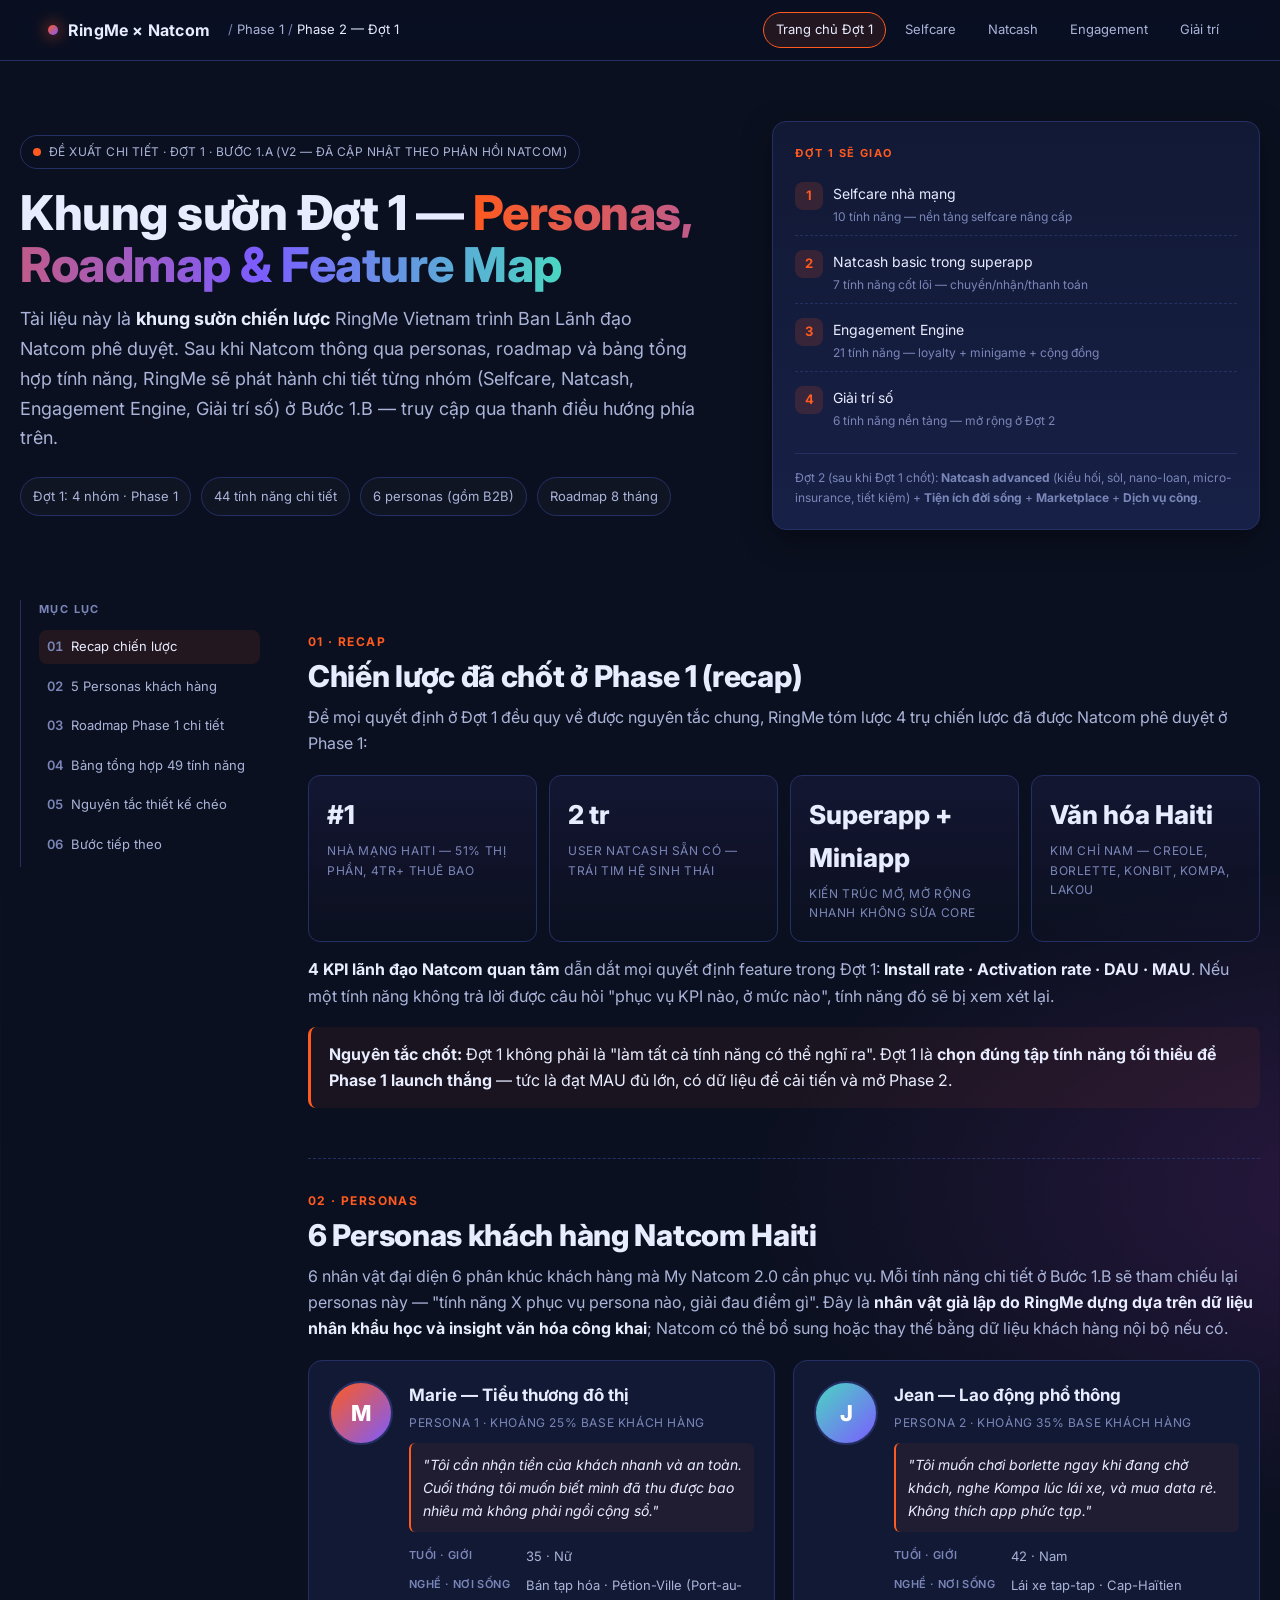
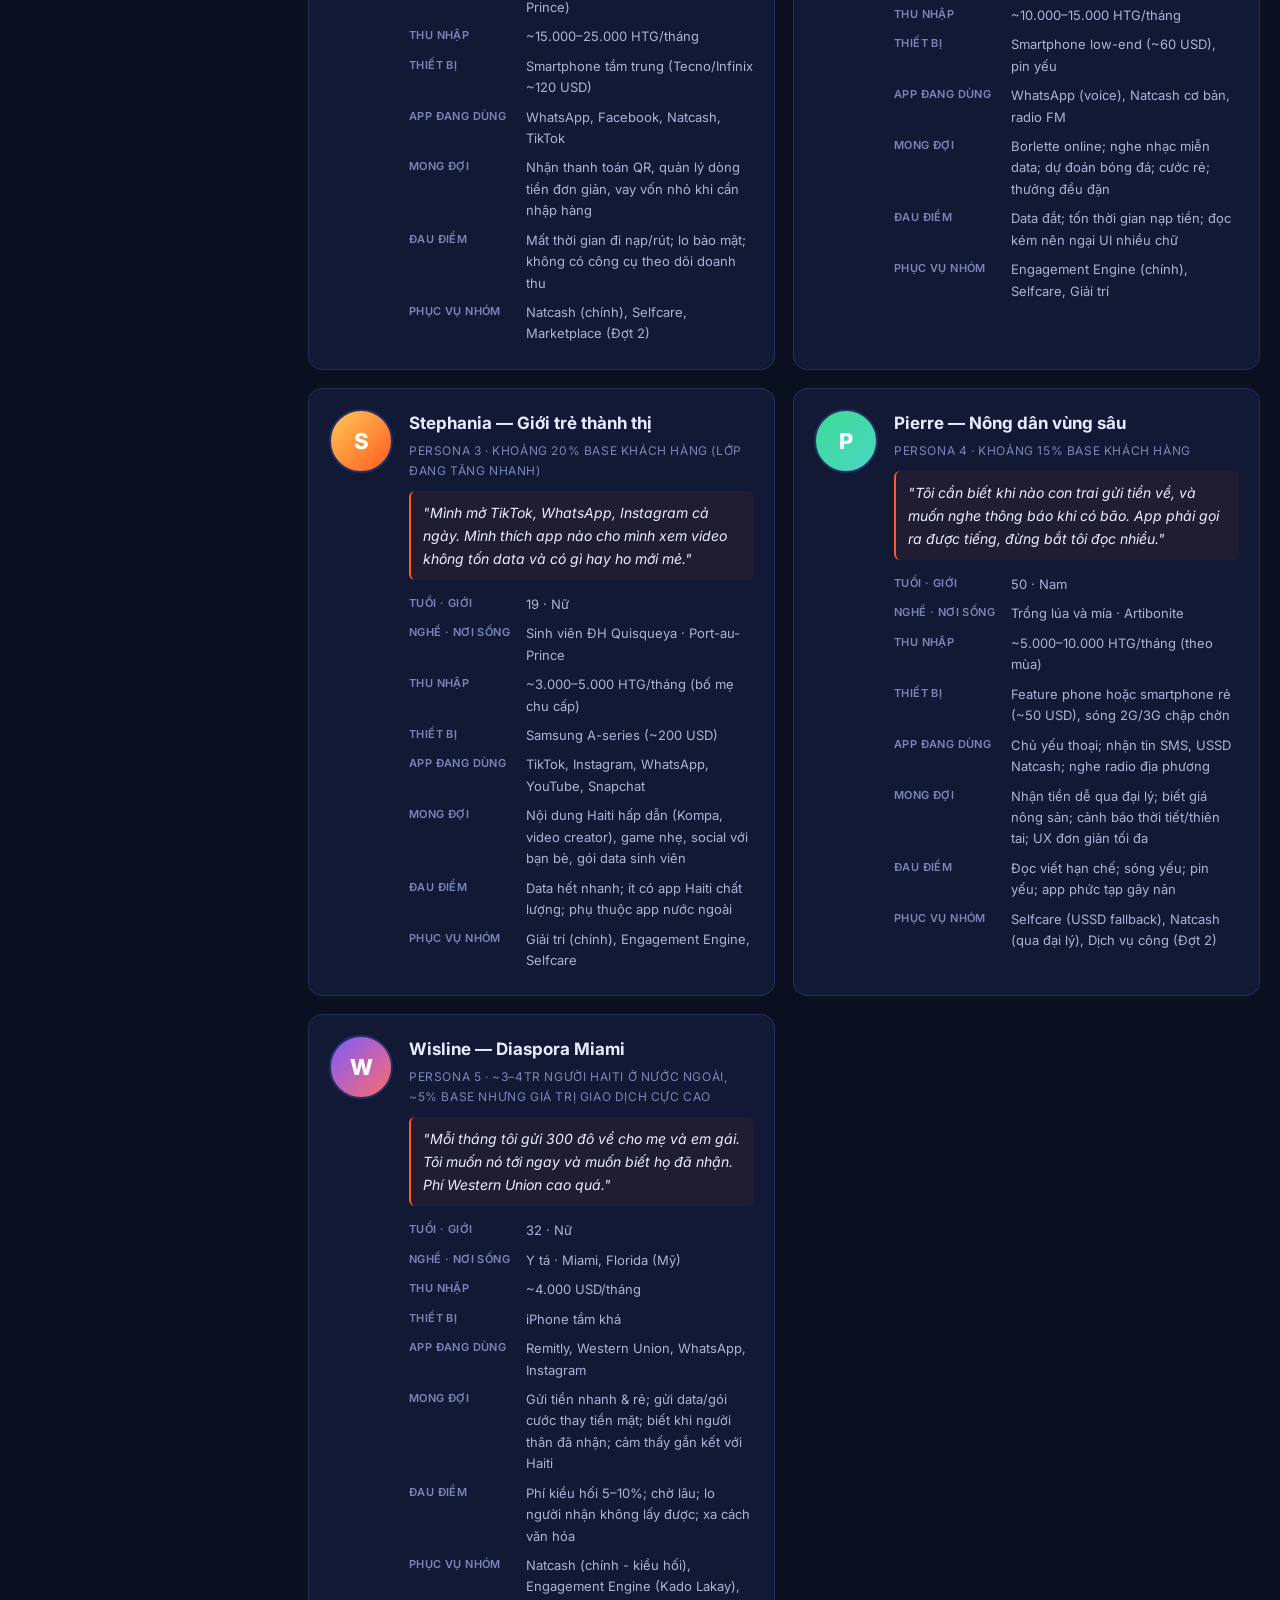
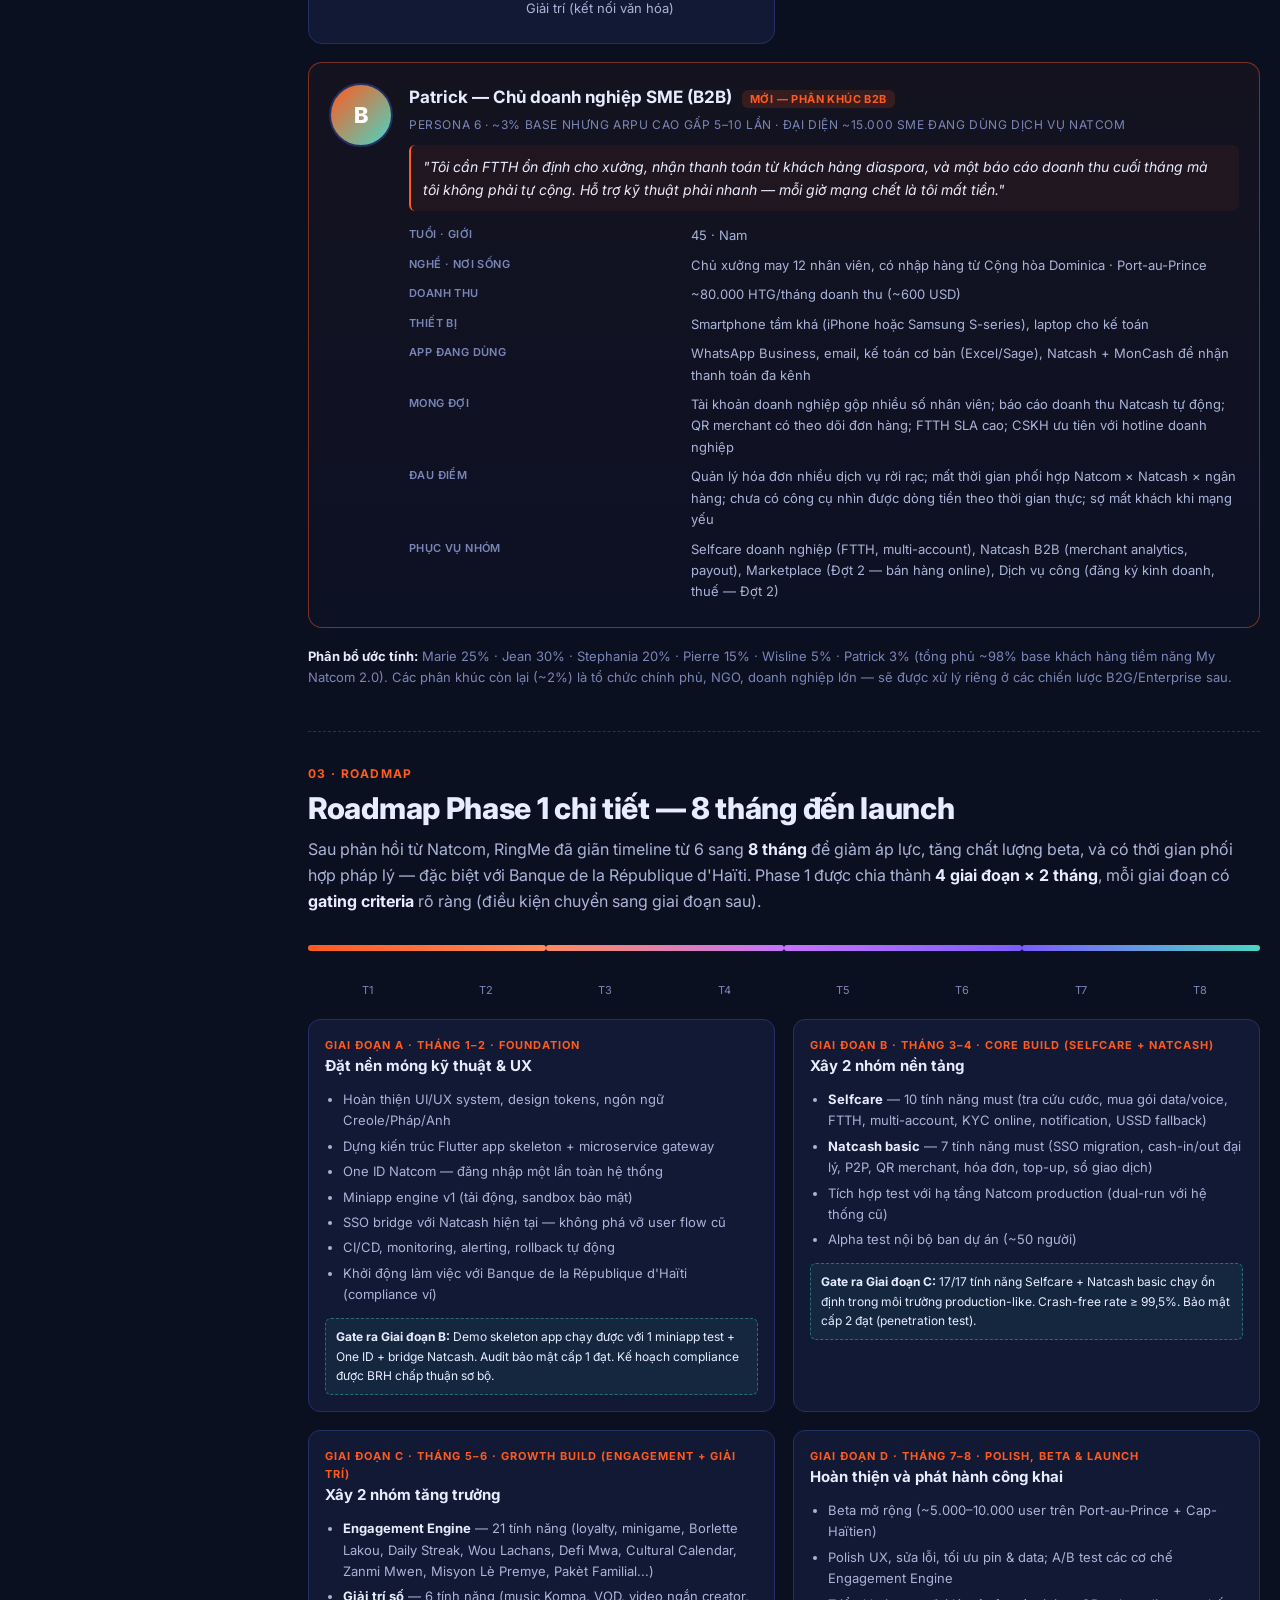
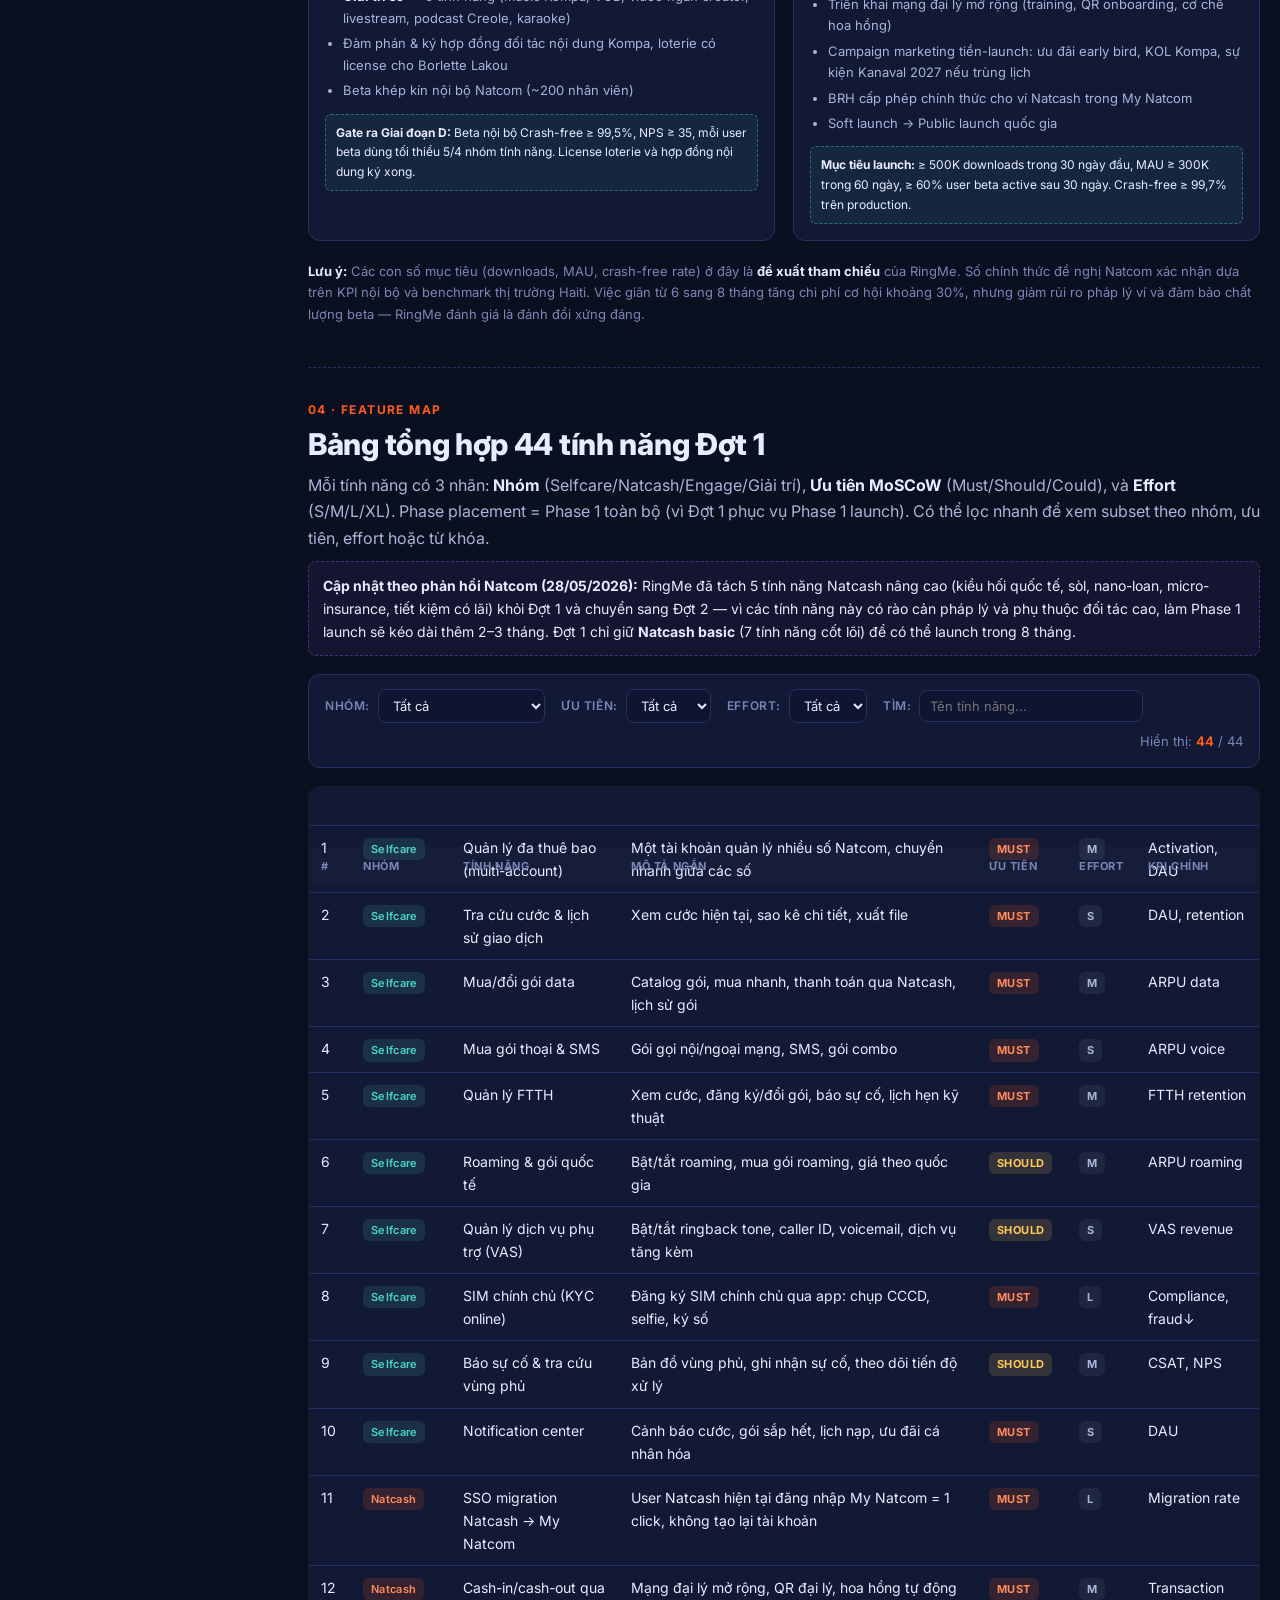
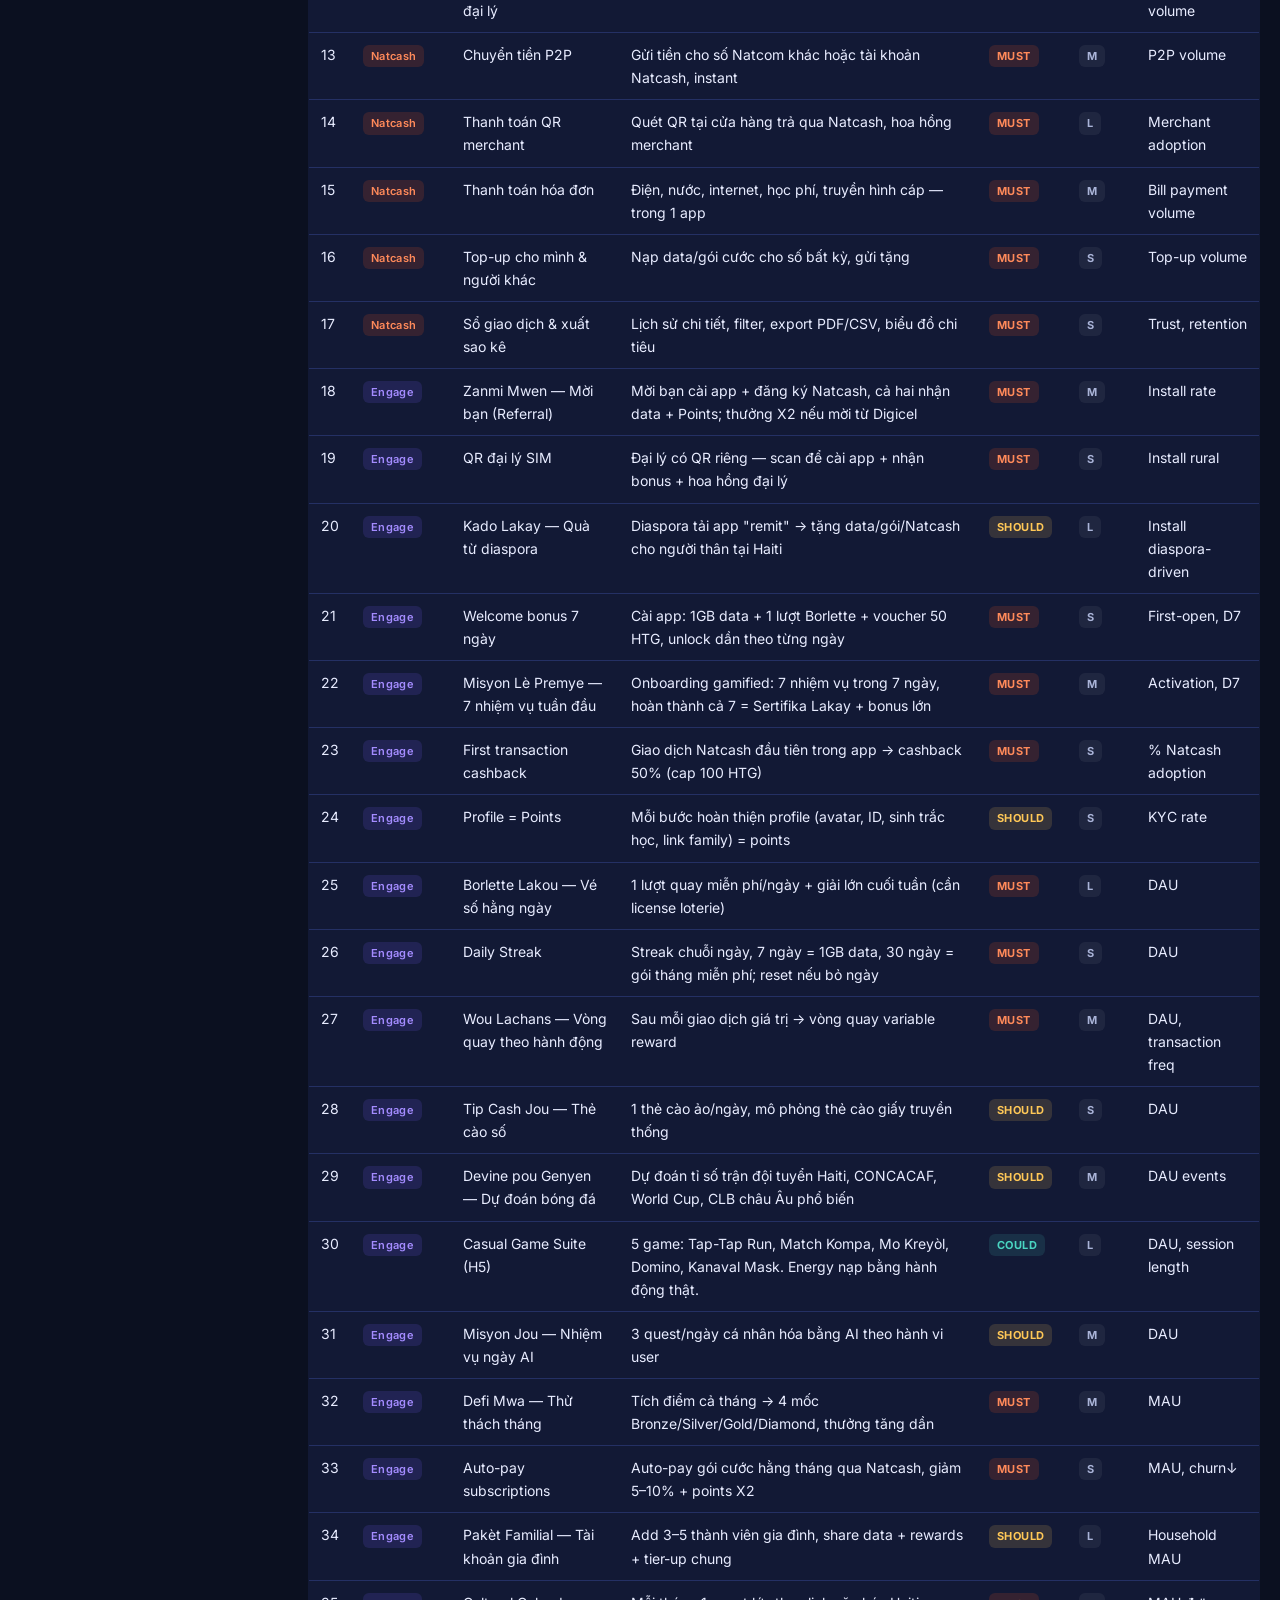
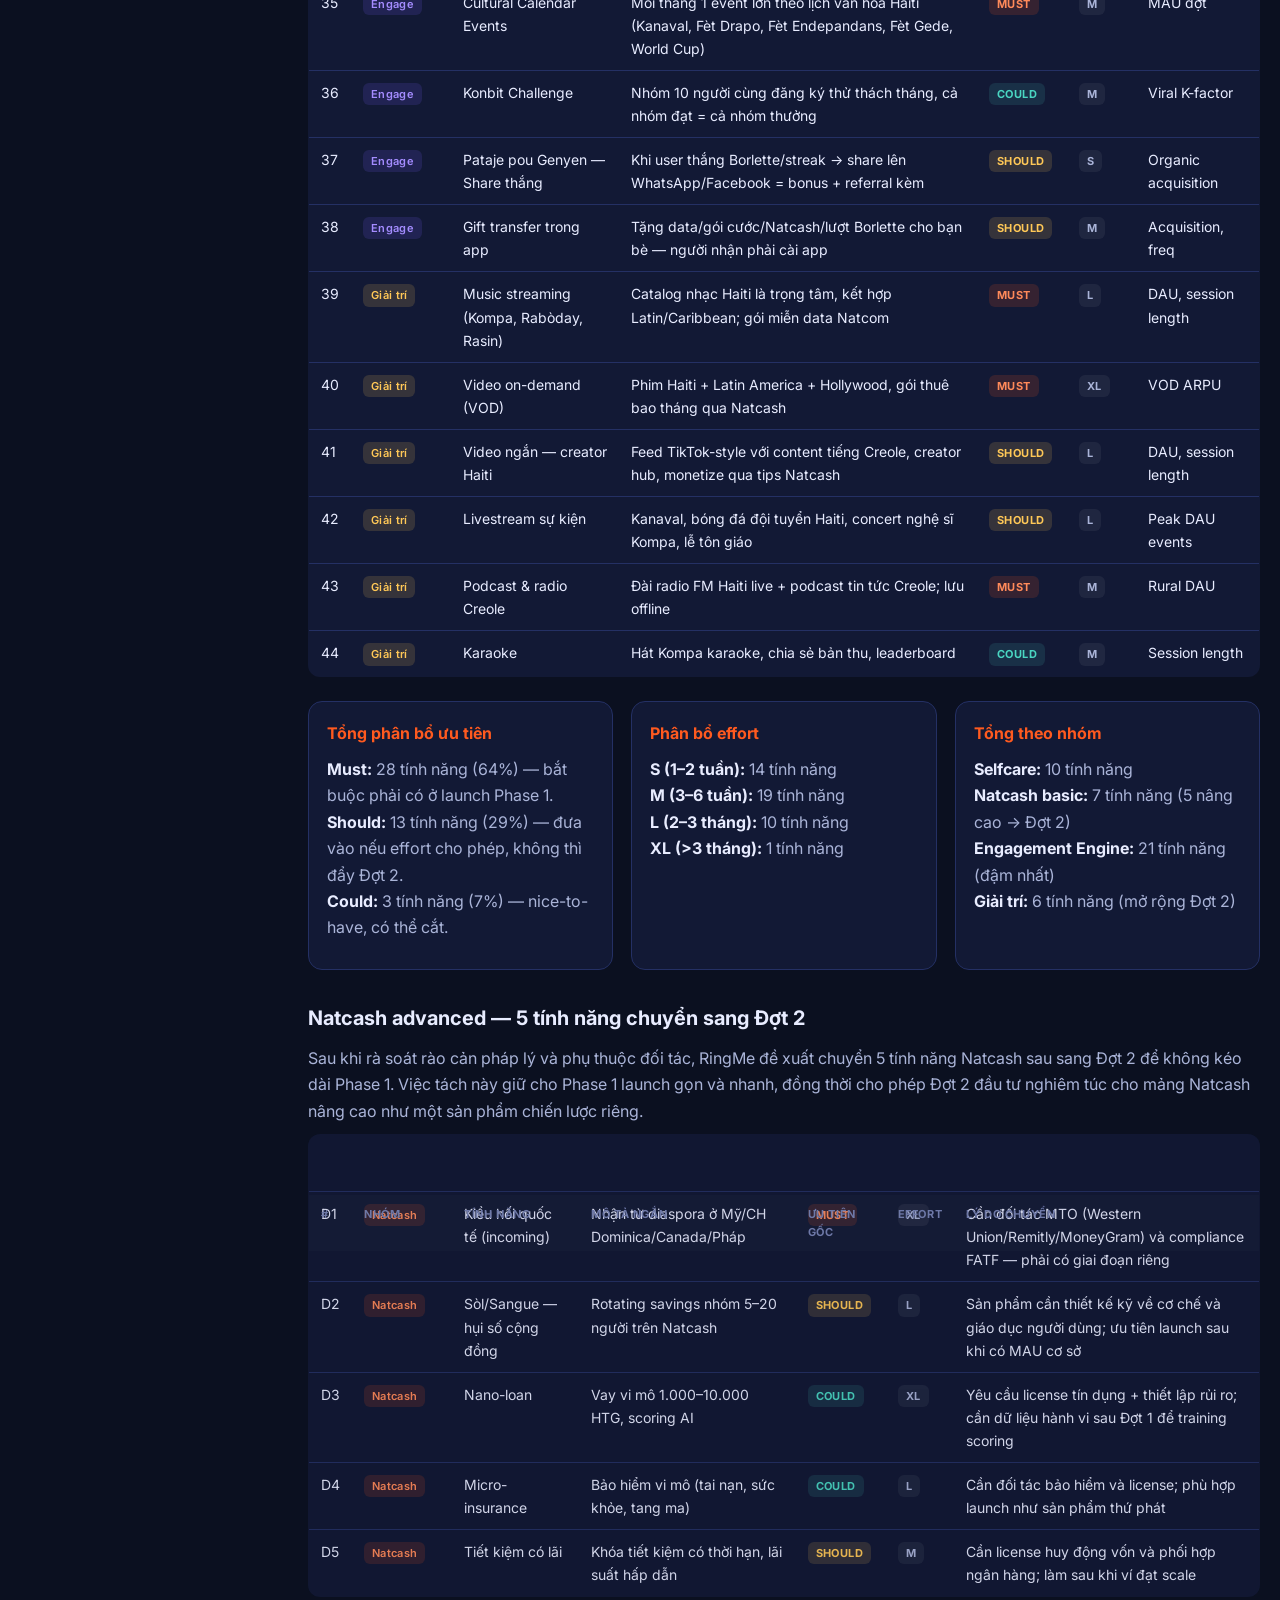
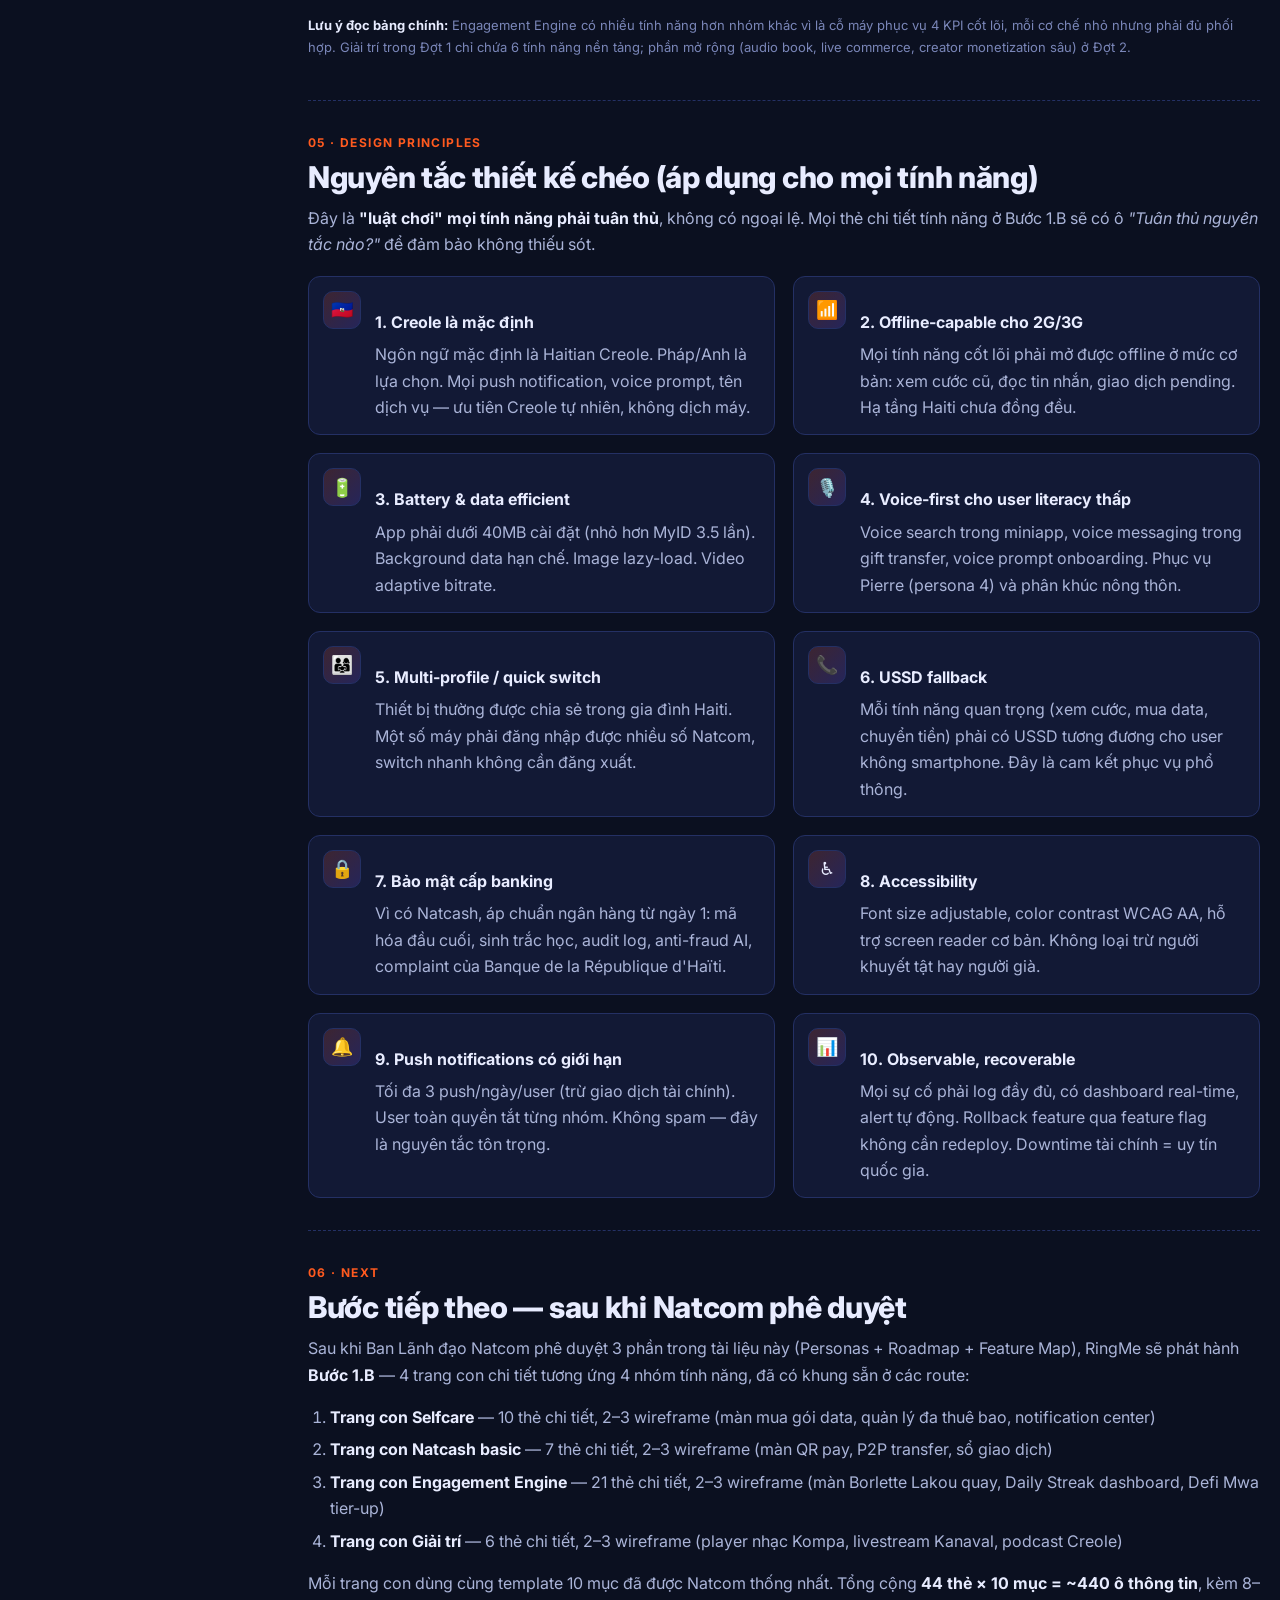
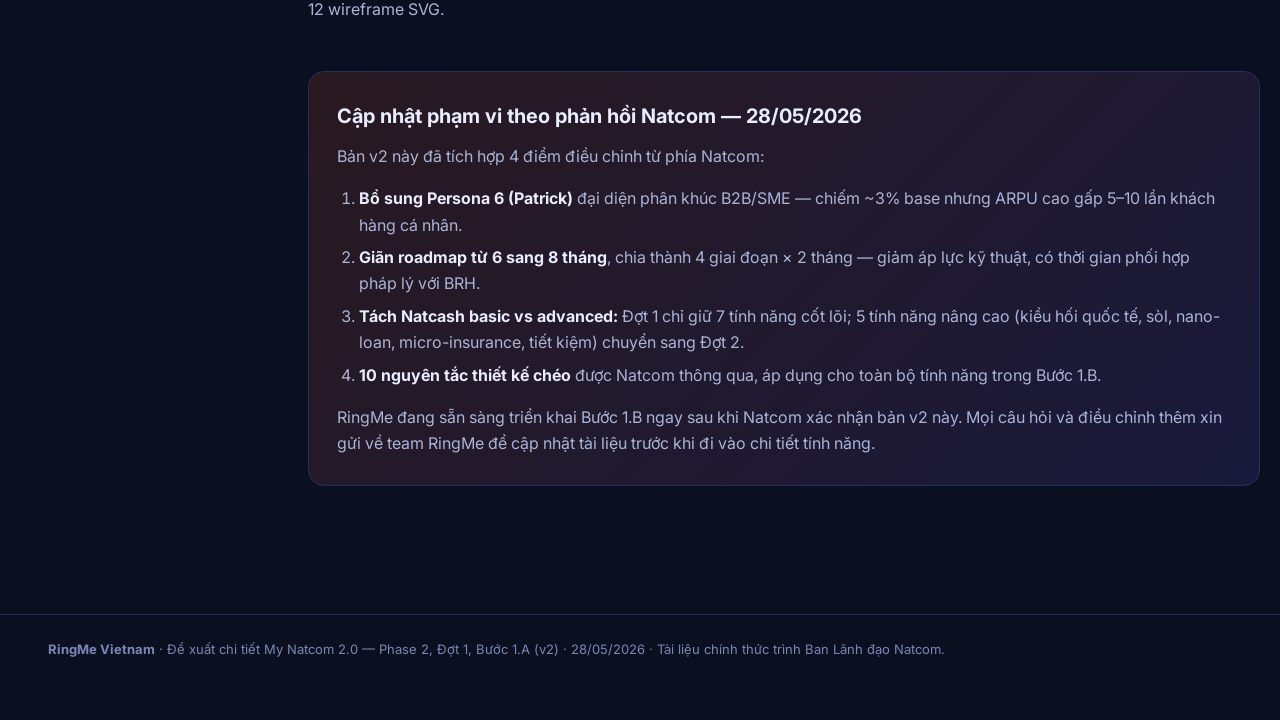
==== commit edf7c34f: "Add files via upload" ====
--- a/phase2/index.html
+++ b/phase2/index.html
@@ -120,12 +120,13 @@
   .timeline{position:relative;margin:20px 0 0;padding-left:0}
   .timeline-track{position:relative;height:6px;background:var(--surface);border-radius:3px;margin:30px 0 30px}
   .timeline-track .seg{position:absolute;top:0;height:6px;border-radius:3px}
-  .timeline-track .s1{left:0%;width:33%;background:linear-gradient(90deg,var(--brand),#ff8a5a)}
-  .timeline-track .s2{left:33%;width:34%;background:linear-gradient(90deg,#ff8a5a,var(--accent-2))}
-  .timeline-track .s3{left:67%;width:33%;background:linear-gradient(90deg,var(--accent-2),var(--accent))}
-  .timeline-labels{display:grid;grid-template-columns:repeat(6,1fr);gap:0;font-size:11px;color:var(--text-mute);letter-spacing:.4px;text-transform:uppercase}
+  .timeline-track .s1{left:0%;width:25%;background:linear-gradient(90deg,var(--brand),#ff8a5a)}
+  .timeline-track .s2{left:25%;width:25%;background:linear-gradient(90deg,#ff8a5a,#c673ff)}
+  .timeline-track .s3{left:50%;width:25%;background:linear-gradient(90deg,#c673ff,var(--accent-2))}
+  .timeline-track .s4{left:75%;width:25%;background:linear-gradient(90deg,var(--accent-2),var(--accent))}
+  .timeline-labels{display:grid;grid-template-columns:repeat(8,1fr);gap:0;font-size:11px;color:var(--text-mute);letter-spacing:.4px;text-transform:uppercase}
   .timeline-labels span{text-align:center}
-  .roadmap-grid{display:grid;grid-template-columns:repeat(3,1fr);gap:18px;margin-top:20px}
+  .roadmap-grid{display:grid;grid-template-columns:repeat(2,1fr);gap:18px;margin-top:20px}
   .roadmap-phase{background:var(--surface);border:1px solid var(--line);border-radius:12px;padding:16px}
   .roadmap-phase h4{margin:0 0 4px;font-size:15px}
   .roadmap-phase .when{font-size:11px;color:var(--brand);text-transform:uppercase;letter-spacing:1px;font-weight:700}
@@ -210,11 +211,11 @@
       <div class="breadcrumb">&nbsp;/&nbsp;<a href="../index.html">Phase 1</a>&nbsp;/&nbsp;<span style="color:var(--text)">Phase 2 — Đợt 1</span></div>
     </div>
     <nav>
-      <a class="nav-pill active" href="#">Trang chủ Đợt 1</a>
-      <a class="nav-pill disabled" title="Sẽ phát hành ở Bước 1.B">Selfcare</a>
-      <a class="nav-pill disabled" title="Sẽ phát hành ở Bước 1.B">Natcash</a>
-      <a class="nav-pill disabled" title="Sẽ phát hành ở Bước 1.B">Engagement</a>
-      <a class="nav-pill disabled" title="Sẽ phát hành ở Bước 1.B">Giải trí</a>
+      <a class="nav-pill active" href="index.html">Trang chủ Đợt 1</a>
+      <a class="nav-pill" href="selfcare.html">Selfcare</a>
+      <a class="nav-pill" href="natcash.html">Natcash</a>
+      <a class="nav-pill" href="engagement.html">Engagement</a>
+      <a class="nav-pill" href="entertainment.html">Giải trí</a>
     </nav>
   </div>
 </header>
@@ -223,26 +224,26 @@
 <section class="hero container">
   <div class="hero-grid">
     <div>
-      <span class="eyebrow"><span class="pulse"></span> Đề xuất chi tiết · Đợt 1 · Bước 1.A</span>
+      <span class="eyebrow"><span class="pulse"></span> Đề xuất chi tiết · Đợt 1 · Bước 1.A (v2 — đã cập nhật theo phản hồi Natcom)</span>
       <h1 class="hero-title">Khung sườn Đợt 1 — <span>Personas, Roadmap & Feature Map</span></h1>
-      <p class="hero-sub">Tài liệu này là <strong>khung sườn để anh duyệt trước</strong>. Sau khi anh OK personas, roadmap và bảng tổng hợp tính năng, em sẽ phát hành chi tiết từng nhóm (Selfcare, Natcash, Engagement Engine, Giải trí số) ở Bước 1.B.</p>
+      <p class="hero-sub">Tài liệu này là <strong>khung sườn chiến lược</strong> RingMe Vietnam trình Ban Lãnh đạo Natcom phê duyệt. Sau khi Natcom thông qua personas, roadmap và bảng tổng hợp tính năng, RingMe sẽ phát hành chi tiết từng nhóm (Selfcare, Natcash, Engagement Engine, Giải trí số) ở Bước 1.B — truy cập qua thanh điều hướng phía trên.</p>
       <div class="hero-meta">
         <span class="chip">Đợt 1: 4 nhóm · Phase 1</span>
-        <span class="chip">~49 tính năng chi tiết</span>
-        <span class="chip">5 personas</span>
-        <span class="chip">Tiếp theo: 4 trang con chi tiết</span>
+        <span class="chip">44 tính năng chi tiết</span>
+        <span class="chip">6 personas (gồm B2B)</span>
+        <span class="chip">Roadmap 8 tháng</span>
       </div>
     </div>
     <aside class="hero-card">
       <div style="font-size:11px;color:var(--brand);letter-spacing:1.4px;text-transform:uppercase;margin-bottom:12px;font-weight:700">Đợt 1 sẽ giao</div>
       <ol class="scope-list" style="counter-reset:none">
         <li><span class="num">1</span><span class="lbl">Selfcare nhà mạng<small>10 tính năng — nền tảng selfcare nâng cấp</small></span></li>
-        <li><span class="num">2</span><span class="lbl">Natcash trong superapp<small>12 tính năng — tích hợp ví, kiều hối, sòl</small></span></li>
+        <li><span class="num">2</span><span class="lbl">Natcash basic trong superapp<small>7 tính năng cốt lõi — chuyển/nhận/thanh toán</small></span></li>
         <li><span class="num">3</span><span class="lbl">Engagement Engine<small>21 tính năng — loyalty + minigame + cộng đồng</small></span></li>
         <li><span class="num">4</span><span class="lbl">Giải trí số<small>6 tính năng nền tảng — mở rộng ở Đợt 2</small></span></li>
       </ol>
       <div style="margin-top:14px;padding-top:14px;border-top:1px solid var(--line);font-size:12px;color:var(--text-mute)">
-        Đợt 2 (sau khi Đợt 1 chốt): <strong>Tiện ích đời sống</strong> + <strong>Marketplace</strong> + <strong>Dịch vụ công</strong>.
+        Đợt 2 (sau khi Đợt 1 chốt): <strong>Natcash advanced</strong> (kiều hối, sòl, nano-loan, micro-insurance, tiết kiệm) + <strong>Tiện ích đời sống</strong> + <strong>Marketplace</strong> + <strong>Dịch vụ công</strong>.
       </div>
     </aside>
   </div>
@@ -267,7 +268,7 @@
     <section id="recap" class="block">
       <div class="kicker">01 · Recap</div>
       <h2 class="section">Chiến lược đã chốt ở Phase 1 (recap)</h2>
-      <p>Để mọi quyết định ở Đợt 1 đều quy về được nguyên tắc chung, em recap 4 trụ chiến lược đã được duyệt ở phase trước:</p>
+      <p>Để mọi quyết định ở Đợt 1 đều quy về được nguyên tắc chung, RingMe tóm lược 4 trụ chiến lược đã được Natcom phê duyệt ở Phase 1:</p>
       <div class="big-stats">
         <div class="b"><div class="v">#1</div><div class="k">Nhà mạng Haiti — 51% thị phần, 4tr+ thuê bao</div></div>
         <div class="b"><div class="v">2 tr</div><div class="k">User Natcash sẵn có — trái tim hệ sinh thái</div></div>
@@ -281,8 +282,8 @@
     <!-- 2. PERSONAS -->
     <section id="personas" class="block">
       <div class="kicker">02 · Personas</div>
-      <h2 class="section">5 Personas khách hàng Natcom Haiti</h2>
-      <p>5 nhân vật đại diện 5 phân khúc khách hàng mà My Natcom 2.0 cần phục vụ. Mỗi tính năng chi tiết ở Bước 1.B sẽ tham chiếu lại personas này — "tính năng X phục vụ persona nào, giải đau điểm gì". Đây là <strong>nhân vật giả lập dựa trên dữ liệu nhân khẩu học và insight văn hóa</strong>, anh review và bổ sung theo dữ liệu nội bộ Natcom nếu có.</p>
+      <h2 class="section">6 Personas khách hàng Natcom Haiti</h2>
+      <p>6 nhân vật đại diện 6 phân khúc khách hàng mà My Natcom 2.0 cần phục vụ. Mỗi tính năng chi tiết ở Bước 1.B sẽ tham chiếu lại personas này — "tính năng X phục vụ persona nào, giải đau điểm gì". Đây là <strong>nhân vật giả lập do RingMe dựng dựa trên dữ liệu nhân khẩu học và insight văn hóa công khai</strong>; Natcom có thể bổ sung hoặc thay thế bằng dữ liệu khách hàng nội bộ nếu có.</p>
 
       <div class="grid cols-2" style="margin-top:18px">
 
@@ -371,7 +372,7 @@
           <div class="avatar w">W</div>
           <div>
             <h4>Wisline — Diaspora Miami</h4>
-            <div class="meta">Persona 5 · ~3–4tr người Haiti ở nước ngoài, ~5% base hiện tại nhưng giá trị giao dịch cực cao</div>
+            <div class="meta">Persona 5 · ~3–4tr người Haiti ở nước ngoài, ~5% base nhưng giá trị giao dịch cực cao</div>
             <div class="quote">"Mỗi tháng tôi gửi 300 đô về cho mẹ và em gái. Tôi muốn nó tới ngay và muốn biết họ đã nhận. Phí Western Union cao quá."</div>
             <table>
               <tr><td>Tuổi · Giới</td><td>32 · Nữ</td></tr>
@@ -386,77 +387,111 @@
           </div>
         </div>
 
-      </div>
-
-      <p style="margin-top:18px;font-size:13px;color:var(--text-mute)"><strong>Ghi chú:</strong> 5 personas này KHÔNG bao phủ hết base khách hàng Natcom (ví dụ phân khúc B2B/doanh nghiệp FTTH chưa có đại diện). Đây là 5 phân khúc <strong>quan trọng nhất với My Natcom 2.0</strong> ở Phase 1 — chiếm ~95% lượng người dùng tiềm năng của superapp.</p>
+        <!-- Persona 6 -->
+        <div class="persona" style="grid-column:1 / -1;border-color:rgba(255,90,31,.45);background:linear-gradient(180deg,rgba(255,90,31,.04),rgba(124,92,255,.02))">
+          <div class="avatar" style="background:linear-gradient(135deg,#ff5a1f,#4ad6c2);color:#fff;width:64px;height:64px;display:grid;place-items:center;border-radius:50%;font-weight:800;font-size:22px;flex-shrink:0;border:2px solid var(--line)">B</div>
+          <div>
+            <h4>Patrick — Chủ doanh nghiệp SME (B2B) <span style="font-size:11px;color:var(--brand);background:rgba(255,90,31,.15);padding:2px 8px;border-radius:6px;margin-left:6px;letter-spacing:.4px;text-transform:uppercase;font-weight:700">mới — phân khúc B2B</span></h4>
+            <div class="meta">Persona 6 · ~3% base nhưng ARPU cao gấp 5–10 lần · Đại diện ~15.000 SME đang dùng dịch vụ Natcom</div>
+            <div class="quote">"Tôi cần FTTH ổn định cho xưởng, nhận thanh toán từ khách hàng diaspora, và một báo cáo doanh thu cuối tháng mà tôi không phải tự cộng. Hỗ trợ kỹ thuật phải nhanh — mỗi giờ mạng chết là tôi mất tiền."</div>
+            <table>
+              <tr><td>Tuổi · Giới</td><td>45 · Nam</td></tr>
+              <tr><td>Nghề · Nơi sống</td><td>Chủ xưởng may 12 nhân viên, có nhập hàng từ Cộng hòa Dominica · Port-au-Prince</td></tr>
+              <tr><td>Doanh thu</td><td>~80.000 HTG/tháng doanh thu (~600 USD)</td></tr>
+              <tr><td>Thiết bị</td><td>Smartphone tầm khá (iPhone hoặc Samsung S-series), laptop cho kế toán</td></tr>
+              <tr><td>App đang dùng</td><td>WhatsApp Business, email, kế toán cơ bản (Excel/Sage), Natcash + MonCash để nhận thanh toán đa kênh</td></tr>
+              <tr><td>Mong đợi</td><td>Tài khoản doanh nghiệp gộp nhiều số nhân viên; báo cáo doanh thu Natcash tự động; QR merchant có theo dõi đơn hàng; FTTH SLA cao; CSKH ưu tiên với hotline doanh nghiệp</td></tr>
+              <tr><td>Đau điểm</td><td>Quản lý hóa đơn nhiều dịch vụ rời rạc; mất thời gian phối hợp Natcom × Natcash × ngân hàng; chưa có công cụ nhìn được dòng tiền theo thời gian thực; sợ mất khách khi mạng yếu</td></tr>
+              <tr><td>Phục vụ nhóm</td><td>Selfcare doanh nghiệp (FTTH, multi-account), Natcash B2B (merchant analytics, payout), Marketplace (Đợt 2 — bán hàng online), Dịch vụ công (đăng ký kinh doanh, thuế — Đợt 2)</td></tr>
+            </table>
+          </div>
+        </div>
+
+      </div>
+
+      <p style="margin-top:18px;font-size:13px;color:var(--text-mute)"><strong>Phân bổ ước tính:</strong> Marie 25% · Jean 30% · Stephania 20% · Pierre 15% · Wisline 5% · Patrick 3% (tổng phủ ~98% base khách hàng tiềm năng My Natcom 2.0). Các phân khúc còn lại (~2%) là tổ chức chính phủ, NGO, doanh nghiệp lớn — sẽ được xử lý riêng ở các chiến lược B2G/Enterprise sau.</p>
     </section>
 
     <!-- 3. ROADMAP -->
     <section id="roadmap" class="block">
       <div class="kicker">03 · Roadmap</div>
-      <h2 class="section">Roadmap Phase 1 chi tiết — 6 tháng đến launch</h2>
-      <p>Phase 1 đã được chốt là 6 tháng đầu sau khi định hướng được phê duyệt. Em chia thành 3 giai đoạn 2 tháng/giai đoạn, mỗi giai đoạn có <strong>gating criteria</strong> rõ ràng (điều kiện chuyển sang giai đoạn sau).</p>
+      <h2 class="section">Roadmap Phase 1 chi tiết — 8 tháng đến launch</h2>
+      <p>Sau phản hồi từ Natcom, RingMe đã giãn timeline từ 6 sang <strong>8 tháng</strong> để giảm áp lực, tăng chất lượng beta, và có thời gian phối hợp pháp lý — đặc biệt với Banque de la République d'Haïti. Phase 1 được chia thành <strong>4 giai đoạn × 2 tháng</strong>, mỗi giai đoạn có <strong>gating criteria</strong> rõ ràng (điều kiện chuyển sang giai đoạn sau).</p>
 
       <div class="timeline-track">
         <div class="seg s1"></div>
         <div class="seg s2"></div>
         <div class="seg s3"></div>
+        <div class="seg s4"></div>
       </div>
       <div class="timeline-labels">
-        <span>T1</span><span>T2</span><span>T3</span><span>T4</span><span>T5</span><span>T6</span>
+        <span>T1</span><span>T2</span><span>T3</span><span>T4</span><span>T5</span><span>T6</span><span>T7</span><span>T8</span>
       </div>
 
       <div class="roadmap-grid">
         <div class="roadmap-phase">
-          <div class="when">Tháng 1–2 · Foundation</div>
+          <div class="when">Giai đoạn A · Tháng 1–2 · Foundation</div>
           <h4>Đặt nền móng kỹ thuật & UX</h4>
           <ul>
-            <li>Hoàn thiện UI/UX system, design tokens, ngôn ngữ Creole</li>
+            <li>Hoàn thiện UI/UX system, design tokens, ngôn ngữ Creole/Pháp/Anh</li>
             <li>Dựng kiến trúc Flutter app skeleton + microservice gateway</li>
             <li>One ID Natcom — đăng nhập một lần toàn hệ thống</li>
             <li>Miniapp engine v1 (tải động, sandbox bảo mật)</li>
             <li>SSO bridge với Natcash hiện tại — không phá vỡ user flow cũ</li>
             <li>CI/CD, monitoring, alerting, rollback tự động</li>
+            <li>Khởi động làm việc với Banque de la République d'Haïti (compliance ví)</li>
           </ul>
-          <div class="gate"><strong>Gate ra T3:</strong> Demo skeleton app chạy được với 1 miniapp test + One ID + bridge Natcash. Audit bảo mật cấp 1 đạt.</div>
+          <div class="gate"><strong>Gate ra Giai đoạn B:</strong> Demo skeleton app chạy được với 1 miniapp test + One ID + bridge Natcash. Audit bảo mật cấp 1 đạt. Kế hoạch compliance được BRH chấp thuận sơ bộ.</div>
         </div>
 
         <div class="roadmap-phase">
-          <div class="when">Tháng 3–4 · MVP Build</div>
-          <h4>Xây 4 nhóm tính năng cốt lõi</h4>
+          <div class="when">Giai đoạn B · Tháng 3–4 · Core Build (Selfcare + Natcash)</div>
+          <h4>Xây 2 nhóm nền tảng</h4>
           <ul>
-            <li><strong>Selfcare</strong> — 10 tính năng must (top-up, gói data, hóa đơn, FTTH, USSD fallback)</li>
-            <li><strong>Natcash trong app</strong> — 8/12 tính năng must (P2P, QR pay, hóa đơn, top-up, kiều hối basic)</li>
-            <li><strong>Engagement Engine</strong> — 12/21 tính năng must (Zanmi Mwen, QR đại lý, Welcome, Misyon Lè Premye, First cashback, Borlette Lakou, Daily Streak, Wou Lachans, Defi Mwa, Auto-pay, Cultural Calendar...)</li>
-            <li><strong>Giải trí</strong> — 5/10 tính năng must (music Kompa, video on-demand basic, podcast Creole)</li>
+            <li><strong>Selfcare</strong> — 10 tính năng must (tra cứu cước, mua gói data/voice, FTTH, multi-account, KYC online, notification, USSD fallback)</li>
+            <li><strong>Natcash basic</strong> — 7 tính năng must (SSO migration, cash-in/out đại lý, P2P, QR merchant, hóa đơn, top-up, sổ giao dịch)</li>
+            <li>Tích hợp test với hạ tầng Natcom production (dual-run với hệ thống cũ)</li>
+            <li>Alpha test nội bộ ban dự án (~50 người)</li>
+          </ul>
+          <div class="gate"><strong>Gate ra Giai đoạn C:</strong> 17/17 tính năng Selfcare + Natcash basic chạy ổn định trong môi trường production-like. Crash-free rate ≥ 99,5%. Bảo mật cấp 2 đạt (penetration test).</div>
+        </div>
+
+        <div class="roadmap-phase">
+          <div class="when">Giai đoạn C · Tháng 5–6 · Growth Build (Engagement + Giải trí)</div>
+          <h4>Xây 2 nhóm tăng trưởng</h4>
+          <ul>
+            <li><strong>Engagement Engine</strong> — 21 tính năng (loyalty, minigame, Borlette Lakou, Daily Streak, Wou Lachans, Defi Mwa, Cultural Calendar, Zanmi Mwen, Misyon Lè Premye, Pakèt Familial...)</li>
+            <li><strong>Giải trí số</strong> — 6 tính năng (music Kompa, VOD, video ngắn creator, livestream, podcast Creole, karaoke)</li>
+            <li>Đàm phán & ký hợp đồng đối tác nội dung Kompa, loterie có license cho Borlette Lakou</li>
             <li>Beta khép kín nội bộ Natcom (~200 nhân viên)</li>
           </ul>
-          <div class="gate"><strong>Gate ra T5:</strong> Beta nội bộ Crash-free rate ≥ 99%, NPS ≥ 30, mỗi user beta dùng ít nhất 5/4 nhóm.</div>
+          <div class="gate"><strong>Gate ra Giai đoạn D:</strong> Beta nội bộ Crash-free ≥ 99,5%, NPS ≥ 35, mỗi user beta dùng tối thiểu 5/4 nhóm tính năng. License loterie và hợp đồng nội dung ký xong.</div>
         </div>
 
         <div class="roadmap-phase">
-          <div class="when">Tháng 5–6 · Polish & Launch</div>
+          <div class="when">Giai đoạn D · Tháng 7–8 · Polish, Beta & Launch</div>
           <h4>Hoàn thiện và phát hành công khai</h4>
           <ul>
-            <li>Beta mở rộng (~5.000–10.000 user trên cả Port-au-Prince + Cap-Haïtien)</li>
-            <li>Polish UX, sửa lỗi, tối ưu pin & data</li>
-            <li>Triển khai mạng đại lý (training, QR onboarding, hoa hồng)</li>
-            <li>Campaign marketing tiền-launch: ưu đãi early bird, mời nghệ sĩ Kompa quảng bá</li>
-            <li>Phối hợp Banque de la République d'Haïti hoàn tất compliance ví</li>
+            <li>Beta mở rộng (~5.000–10.000 user trên Port-au-Prince + Cap-Haïtien)</li>
+            <li>Polish UX, sửa lỗi, tối ưu pin & data; A/B test các cơ chế Engagement Engine</li>
+            <li>Triển khai mạng đại lý mở rộng (training, QR onboarding, cơ chế hoa hồng)</li>
+            <li>Campaign marketing tiền-launch: ưu đãi early bird, KOL Kompa, sự kiện Kanaval 2027 nếu trùng lịch</li>
+            <li>BRH cấp phép chính thức cho ví Natcash trong My Natcom</li>
             <li>Soft launch → Public launch quốc gia</li>
           </ul>
-          <div class="gate"><strong>Mục tiêu launch:</strong> ≥ 500K downloads trong 30 ngày đầu, MAU ≥ 250K trong 60 ngày, ≥ 60% user beta active sau 30 ngày.</div>
-        </div>
-      </div>
-
-      <p style="margin-top:20px;font-size:13px;color:var(--text-mute)"><strong>Lưu ý:</strong> Các con số mục tiêu (downloads, MAU, crash-free rate) ở đây là <strong>đề xuất tham chiếu</strong>. Số chính thức cần Natcom xác nhận dựa trên KPI nội bộ và benchmark thị trường Haiti.</p>
+          <div class="gate"><strong>Mục tiêu launch:</strong> ≥ 500K downloads trong 30 ngày đầu, MAU ≥ 300K trong 60 ngày, ≥ 60% user beta active sau 30 ngày. Crash-free ≥ 99,7% trên production.</div>
+        </div>
+      </div>
+
+      <p style="margin-top:20px;font-size:13px;color:var(--text-mute)"><strong>Lưu ý:</strong> Các con số mục tiêu (downloads, MAU, crash-free rate) ở đây là <strong>đề xuất tham chiếu</strong> của RingMe. Số chính thức đề nghị Natcom xác nhận dựa trên KPI nội bộ và benchmark thị trường Haiti. Việc giãn từ 6 sang 8 tháng tăng chi phí cơ hội khoảng 30%, nhưng giảm rủi ro pháp lý ví và đảm bảo chất lượng beta — RingMe đánh giá là đánh đổi xứng đáng.</p>
     </section>
 
     <!-- 4. FEATURE MAP -->
     <section id="feature-map" class="block">
       <div class="kicker">04 · Feature map</div>
-      <h2 class="section">Bảng tổng hợp 49 tính năng Đợt 1</h2>
-      <p>Mỗi tính năng có 3 nhãn: <strong>Nhóm</strong> (Selfcare/Natcash/Engage/Giải trí), <strong>Ưu tiên MoSCoW</strong> (Must/Should/Could), và <strong>Effort</strong> (S/M/L/XL). Phase placement = Phase 1 toàn bộ (vì Đợt 1 phục vụ Phase 1 launch). Anh có thể lọc nhanh để xem subset.</p>
+      <h2 class="section">Bảng tổng hợp 44 tính năng Đợt 1</h2>
+      <p>Mỗi tính năng có 3 nhãn: <strong>Nhóm</strong> (Selfcare/Natcash/Engage/Giải trí), <strong>Ưu tiên MoSCoW</strong> (Must/Should/Could), và <strong>Effort</strong> (S/M/L/XL). Phase placement = Phase 1 toàn bộ (vì Đợt 1 phục vụ Phase 1 launch). Có thể lọc nhanh để xem subset theo nhóm, ưu tiên, effort hoặc từ khóa.</p>
+      <p style="font-size:14px;background:rgba(124,92,255,.08);border:1px dashed rgba(124,92,255,.4);border-radius:8px;padding:12px 14px;color:var(--text)"><strong>Cập nhật theo phản hồi Natcom (28/05/2026):</strong> RingMe đã tách 5 tính năng Natcash nâng cao (kiều hối quốc tế, sòl, nano-loan, micro-insurance, tiết kiệm có lãi) khỏi Đợt 1 và chuyển sang Đợt 2 — vì các tính năng này có rào cản pháp lý và phụ thuộc đối tác cao, làm Phase 1 launch sẽ kéo dài thêm 2–3 tháng. Đợt 1 chỉ giữ <strong>Natcash basic</strong> (7 tính năng cốt lõi) để có thể launch trong 8 tháng.</p>
 
       <div class="filter-bar">
         <label for="f-group">Nhóm:</label>
@@ -484,7 +519,7 @@
         </select>
         <label for="f-search" style="margin-left:8px">Tìm:</label>
         <input id="f-search" type="text" placeholder="Tên tính năng..." style="min-width:140px"/>
-        <div class="count">Hiển thị: <strong id="row-count">49</strong> / 49</div>
+        <div class="count">Hiển thị: <strong id="row-count">44</strong> / 44</div>
       </div>
 
       <div style="overflow-x:auto">
@@ -520,43 +555,38 @@
           <tr data-group="Natcash" data-prio="Must" data-size="L"><td>14</td><td><span class="grp-pill grp-natcash">Natcash</span></td><td>Thanh toán QR merchant</td><td>Quét QR tại cửa hàng trả qua Natcash, hoa hồng merchant</td><td><span class="badge b-must">Must</span></td><td><span class="badge b-sz">L</span></td><td>Merchant adoption</td></tr>
           <tr data-group="Natcash" data-prio="Must" data-size="M"><td>15</td><td><span class="grp-pill grp-natcash">Natcash</span></td><td>Thanh toán hóa đơn</td><td>Điện, nước, internet, học phí, truyền hình cáp — trong 1 app</td><td><span class="badge b-must">Must</span></td><td><span class="badge b-sz">M</span></td><td>Bill payment volume</td></tr>
           <tr data-group="Natcash" data-prio="Must" data-size="S"><td>16</td><td><span class="grp-pill grp-natcash">Natcash</span></td><td>Top-up cho mình & người khác</td><td>Nạp data/gói cước cho số bất kỳ, gửi tặng</td><td><span class="badge b-must">Must</span></td><td><span class="badge b-sz">S</span></td><td>Top-up volume</td></tr>
-          <tr data-group="Natcash" data-prio="Must" data-size="XL"><td>17</td><td><span class="grp-pill grp-natcash">Natcash</span></td><td>Kiều hối quốc tế (incoming)</td><td>Nhận tiền từ diaspora ở Mỹ/CH Dominica/Canada/Pháp vào Natcash</td><td><span class="badge b-must">Must</span></td><td><span class="badge b-sz">XL</span></td><td>Remittance volume</td></tr>
-          <tr data-group="Natcash" data-prio="Should" data-size="L"><td>18</td><td><span class="grp-pill grp-natcash">Natcash</span></td><td>Sòl/Sangue — hụi số cộng đồng</td><td>Nhóm 5–20 người chơi hụi rotating savings trên Natcash, lịch tự động</td><td><span class="badge b-should">Should</span></td><td><span class="badge b-sz">L</span></td><td>Community wallet</td></tr>
-          <tr data-group="Natcash" data-prio="Could" data-size="XL"><td>19</td><td><span class="grp-pill grp-natcash">Natcash</span></td><td>Nano-loan</td><td>Vay vi mô 1.000–10.000 HTG dựa trên hành vi Natcash, scoring AI</td><td><span class="badge b-could">Could</span></td><td><span class="badge b-sz">XL</span></td><td>Loan revenue</td></tr>
-          <tr data-group="Natcash" data-prio="Could" data-size="L"><td>20</td><td><span class="grp-pill grp-natcash">Natcash</span></td><td>Micro-insurance</td><td>Bảo hiểm vi mô (tai nạn, sức khỏe, tang ma) phí theo tháng từ Natcash</td><td><span class="badge b-could">Could</span></td><td><span class="badge b-sz">L</span></td><td>Insurance ARPU</td></tr>
-          <tr data-group="Natcash" data-prio="Should" data-size="M"><td>21</td><td><span class="grp-pill grp-natcash">Natcash</span></td><td>Tiết kiệm có lãi</td><td>Khóa tiết kiệm có thời hạn trong ví, lãi suất hấp dẫn</td><td><span class="badge b-should">Should</span></td><td><span class="badge b-sz">M</span></td><td>Savings AUM</td></tr>
-          <tr data-group="Natcash" data-prio="Must" data-size="S"><td>22</td><td><span class="grp-pill grp-natcash">Natcash</span></td><td>Sổ giao dịch & xuất sao kê</td><td>Lịch sử chi tiết, filter, export PDF/CSV, biểu đồ chi tiêu</td><td><span class="badge b-must">Must</span></td><td><span class="badge b-sz">S</span></td><td>Trust, retention</td></tr>
+          <tr data-group="Natcash" data-prio="Must" data-size="S"><td>17</td><td><span class="grp-pill grp-natcash">Natcash</span></td><td>Sổ giao dịch & xuất sao kê</td><td>Lịch sử chi tiết, filter, export PDF/CSV, biểu đồ chi tiêu</td><td><span class="badge b-must">Must</span></td><td><span class="badge b-sz">S</span></td><td>Trust, retention</td></tr>
 
           <!-- ENGAGEMENT ENGINE -->
-          <tr data-group="Engage" data-prio="Must" data-size="M"><td>23</td><td><span class="grp-pill grp-engage">Engage</span></td><td>Zanmi Mwen — Mời bạn (Referral)</td><td>Mời bạn cài app + đăng ký Natcash, cả hai nhận data + Points; thưởng X2 nếu mời từ Digicel</td><td><span class="badge b-must">Must</span></td><td><span class="badge b-sz">M</span></td><td>Install rate</td></tr>
-          <tr data-group="Engage" data-prio="Must" data-size="S"><td>24</td><td><span class="grp-pill grp-engage">Engage</span></td><td>QR đại lý SIM</td><td>Đại lý có QR riêng — scan để cài app + nhận bonus + hoa hồng đại lý</td><td><span class="badge b-must">Must</span></td><td><span class="badge b-sz">S</span></td><td>Install rural</td></tr>
-          <tr data-group="Engage" data-prio="Should" data-size="L"><td>25</td><td><span class="grp-pill grp-engage">Engage</span></td><td>Kado Lakay — Quà từ diaspora</td><td>Diaspora tải app "remit" → tặng data/gói/Natcash cho người thân tại Haiti</td><td><span class="badge b-should">Should</span></td><td><span class="badge b-sz">L</span></td><td>Install diaspora-driven</td></tr>
-          <tr data-group="Engage" data-prio="Must" data-size="S"><td>26</td><td><span class="grp-pill grp-engage">Engage</span></td><td>Welcome bonus 7 ngày</td><td>Cài app: 1GB data + 1 lượt Borlette + voucher 50 HTG, unlock dần theo từng ngày</td><td><span class="badge b-must">Must</span></td><td><span class="badge b-sz">S</span></td><td>First-open, D7</td></tr>
-          <tr data-group="Engage" data-prio="Must" data-size="M"><td>27</td><td><span class="grp-pill grp-engage">Engage</span></td><td>Misyon Lè Premye — 7 nhiệm vụ tuần đầu</td><td>Onboarding gamified: 7 nhiệm vụ trong 7 ngày, hoàn thành cả 7 = Sertifika Lakay + bonus lớn</td><td><span class="badge b-must">Must</span></td><td><span class="badge b-sz">M</span></td><td>Activation, D7</td></tr>
-          <tr data-group="Engage" data-prio="Must" data-size="S"><td>28</td><td><span class="grp-pill grp-engage">Engage</span></td><td>First transaction cashback</td><td>Giao dịch Natcash đầu tiên trong app → cashback 50% (cap 100 HTG)</td><td><span class="badge b-must">Must</span></td><td><span class="badge b-sz">S</span></td><td>% Natcash adoption</td></tr>
-          <tr data-group="Engage" data-prio="Should" data-size="S"><td>29</td><td><span class="grp-pill grp-engage">Engage</span></td><td>Profile = Points</td><td>Mỗi bước hoàn thiện profile (avatar, ID, sinh trắc học, link family) = points</td><td><span class="badge b-should">Should</span></td><td><span class="badge b-sz">S</span></td><td>KYC rate</td></tr>
-          <tr data-group="Engage" data-prio="Must" data-size="L"><td>30</td><td><span class="grp-pill grp-engage">Engage</span></td><td>Borlette Lakou — Vé số hằng ngày</td><td>1 lượt quay miễn phí/ngày + giải lớn cuối tuần (cần license loterie)</td><td><span class="badge b-must">Must</span></td><td><span class="badge b-sz">L</span></td><td>DAU</td></tr>
-          <tr data-group="Engage" data-prio="Must" data-size="S"><td>31</td><td><span class="grp-pill grp-engage">Engage</span></td><td>Daily Streak</td><td>Streak chuỗi ngày, 7 ngày = 1GB data, 30 ngày = gói tháng miễn phí; reset nếu bỏ ngày</td><td><span class="badge b-must">Must</span></td><td><span class="badge b-sz">S</span></td><td>DAU</td></tr>
-          <tr data-group="Engage" data-prio="Must" data-size="M"><td>32</td><td><span class="grp-pill grp-engage">Engage</span></td><td>Wou Lachans — Vòng quay theo hành động</td><td>Sau mỗi giao dịch giá trị → vòng quay variable reward</td><td><span class="badge b-must">Must</span></td><td><span class="badge b-sz">M</span></td><td>DAU, transaction freq</td></tr>
-          <tr data-group="Engage" data-prio="Should" data-size="S"><td>33</td><td><span class="grp-pill grp-engage">Engage</span></td><td>Tip Cash Jou — Thẻ cào số</td><td>1 thẻ cào ảo/ngày, mô phỏng thẻ cào giấy truyền thống</td><td><span class="badge b-should">Should</span></td><td><span class="badge b-sz">S</span></td><td>DAU</td></tr>
-          <tr data-group="Engage" data-prio="Should" data-size="M"><td>34</td><td><span class="grp-pill grp-engage">Engage</span></td><td>Devine pou Genyen — Dự đoán bóng đá</td><td>Dự đoán tỉ số trận đội tuyển Haiti, CONCACAF, World Cup, CLB châu Âu phổ biến</td><td><span class="badge b-should">Should</span></td><td><span class="badge b-sz">M</span></td><td>DAU events</td></tr>
-          <tr data-group="Engage" data-prio="Could" data-size="L"><td>35</td><td><span class="grp-pill grp-engage">Engage</span></td><td>Casual Game Suite (H5)</td><td>5 game: Tap-Tap Run, Match Kompa, Mo Kreyòl, Domino, Kanaval Mask. Energy nạp bằng hành động thật.</td><td><span class="badge b-could">Could</span></td><td><span class="badge b-sz">L</span></td><td>DAU, session length</td></tr>
-          <tr data-group="Engage" data-prio="Should" data-size="M"><td>36</td><td><span class="grp-pill grp-engage">Engage</span></td><td>Misyon Jou — Nhiệm vụ ngày AI</td><td>3 quest/ngày cá nhân hóa bằng AI theo hành vi user</td><td><span class="badge b-should">Should</span></td><td><span class="badge b-sz">M</span></td><td>DAU</td></tr>
-          <tr data-group="Engage" data-prio="Must" data-size="M"><td>37</td><td><span class="grp-pill grp-engage">Engage</span></td><td>Defi Mwa — Thử thách tháng</td><td>Tích điểm cả tháng → 4 mốc Bronze/Silver/Gold/Diamond, thưởng tăng dần</td><td><span class="badge b-must">Must</span></td><td><span class="badge b-sz">M</span></td><td>MAU</td></tr>
-          <tr data-group="Engage" data-prio="Must" data-size="S"><td>38</td><td><span class="grp-pill grp-engage">Engage</span></td><td>Auto-pay subscriptions</td><td>Auto-pay gói cước hằng tháng qua Natcash, giảm 5–10% + points X2</td><td><span class="badge b-must">Must</span></td><td><span class="badge b-sz">S</span></td><td>MAU, churn↓</td></tr>
-          <tr data-group="Engage" data-prio="Should" data-size="L"><td>39</td><td><span class="grp-pill grp-engage">Engage</span></td><td>Pakèt Familial — Tài khoản gia đình</td><td>Add 3–5 thành viên gia đình, share data + rewards + tier-up chung</td><td><span class="badge b-should">Should</span></td><td><span class="badge b-sz">L</span></td><td>Household MAU</td></tr>
-          <tr data-group="Engage" data-prio="Must" data-size="M"><td>40</td><td><span class="grp-pill grp-engage">Engage</span></td><td>Cultural Calendar Events</td><td>Mỗi tháng 1 event lớn theo lịch văn hóa Haiti (Kanaval, Fèt Drapo, Fèt Endepandans, Fèt Gede, World Cup)</td><td><span class="badge b-must">Must</span></td><td><span class="badge b-sz">M</span></td><td>MAU đợt</td></tr>
-          <tr data-group="Engage" data-prio="Could" data-size="M"><td>41</td><td><span class="grp-pill grp-engage">Engage</span></td><td>Konbit Challenge</td><td>Nhóm 10 người cùng đăng ký thử thách tháng, cả nhóm đạt = cả nhóm thưởng</td><td><span class="badge b-could">Could</span></td><td><span class="badge b-sz">M</span></td><td>Viral K-factor</td></tr>
-          <tr data-group="Engage" data-prio="Should" data-size="S"><td>42</td><td><span class="grp-pill grp-engage">Engage</span></td><td>Pataje pou Genyen — Share thắng</td><td>Khi user thắng Borlette/streak → share lên WhatsApp/Facebook = bonus + referral kèm</td><td><span class="badge b-should">Should</span></td><td><span class="badge b-sz">S</span></td><td>Organic acquisition</td></tr>
-          <tr data-group="Engage" data-prio="Should" data-size="M"><td>43</td><td><span class="grp-pill grp-engage">Engage</span></td><td>Gift transfer trong app</td><td>Tặng data/gói cước/Natcash/lượt Borlette cho bạn bè — người nhận phải cài app</td><td><span class="badge b-should">Should</span></td><td><span class="badge b-sz">M</span></td><td>Acquisition, freq</td></tr>
+          <tr data-group="Engage" data-prio="Must" data-size="M"><td>18</td><td><span class="grp-pill grp-engage">Engage</span></td><td>Zanmi Mwen — Mời bạn (Referral)</td><td>Mời bạn cài app + đăng ký Natcash, cả hai nhận data + Points; thưởng X2 nếu mời từ Digicel</td><td><span class="badge b-must">Must</span></td><td><span class="badge b-sz">M</span></td><td>Install rate</td></tr>
+          <tr data-group="Engage" data-prio="Must" data-size="S"><td>19</td><td><span class="grp-pill grp-engage">Engage</span></td><td>QR đại lý SIM</td><td>Đại lý có QR riêng — scan để cài app + nhận bonus + hoa hồng đại lý</td><td><span class="badge b-must">Must</span></td><td><span class="badge b-sz">S</span></td><td>Install rural</td></tr>
+          <tr data-group="Engage" data-prio="Should" data-size="L"><td>20</td><td><span class="grp-pill grp-engage">Engage</span></td><td>Kado Lakay — Quà từ diaspora</td><td>Diaspora tải app "remit" → tặng data/gói/Natcash cho người thân tại Haiti</td><td><span class="badge b-should">Should</span></td><td><span class="badge b-sz">L</span></td><td>Install diaspora-driven</td></tr>
+          <tr data-group="Engage" data-prio="Must" data-size="S"><td>21</td><td><span class="grp-pill grp-engage">Engage</span></td><td>Welcome bonus 7 ngày</td><td>Cài app: 1GB data + 1 lượt Borlette + voucher 50 HTG, unlock dần theo từng ngày</td><td><span class="badge b-must">Must</span></td><td><span class="badge b-sz">S</span></td><td>First-open, D7</td></tr>
+          <tr data-group="Engage" data-prio="Must" data-size="M"><td>22</td><td><span class="grp-pill grp-engage">Engage</span></td><td>Misyon Lè Premye — 7 nhiệm vụ tuần đầu</td><td>Onboarding gamified: 7 nhiệm vụ trong 7 ngày, hoàn thành cả 7 = Sertifika Lakay + bonus lớn</td><td><span class="badge b-must">Must</span></td><td><span class="badge b-sz">M</span></td><td>Activation, D7</td></tr>
+          <tr data-group="Engage" data-prio="Must" data-size="S"><td>23</td><td><span class="grp-pill grp-engage">Engage</span></td><td>First transaction cashback</td><td>Giao dịch Natcash đầu tiên trong app → cashback 50% (cap 100 HTG)</td><td><span class="badge b-must">Must</span></td><td><span class="badge b-sz">S</span></td><td>% Natcash adoption</td></tr>
+          <tr data-group="Engage" data-prio="Should" data-size="S"><td>24</td><td><span class="grp-pill grp-engage">Engage</span></td><td>Profile = Points</td><td>Mỗi bước hoàn thiện profile (avatar, ID, sinh trắc học, link family) = points</td><td><span class="badge b-should">Should</span></td><td><span class="badge b-sz">S</span></td><td>KYC rate</td></tr>
+          <tr data-group="Engage" data-prio="Must" data-size="L"><td>25</td><td><span class="grp-pill grp-engage">Engage</span></td><td>Borlette Lakou — Vé số hằng ngày</td><td>1 lượt quay miễn phí/ngày + giải lớn cuối tuần (cần license loterie)</td><td><span class="badge b-must">Must</span></td><td><span class="badge b-sz">L</span></td><td>DAU</td></tr>
+          <tr data-group="Engage" data-prio="Must" data-size="S"><td>26</td><td><span class="grp-pill grp-engage">Engage</span></td><td>Daily Streak</td><td>Streak chuỗi ngày, 7 ngày = 1GB data, 30 ngày = gói tháng miễn phí; reset nếu bỏ ngày</td><td><span class="badge b-must">Must</span></td><td><span class="badge b-sz">S</span></td><td>DAU</td></tr>
+          <tr data-group="Engage" data-prio="Must" data-size="M"><td>27</td><td><span class="grp-pill grp-engage">Engage</span></td><td>Wou Lachans — Vòng quay theo hành động</td><td>Sau mỗi giao dịch giá trị → vòng quay variable reward</td><td><span class="badge b-must">Must</span></td><td><span class="badge b-sz">M</span></td><td>DAU, transaction freq</td></tr>
+          <tr data-group="Engage" data-prio="Should" data-size="S"><td>28</td><td><span class="grp-pill grp-engage">Engage</span></td><td>Tip Cash Jou — Thẻ cào số</td><td>1 thẻ cào ảo/ngày, mô phỏng thẻ cào giấy truyền thống</td><td><span class="badge b-should">Should</span></td><td><span class="badge b-sz">S</span></td><td>DAU</td></tr>
+          <tr data-group="Engage" data-prio="Should" data-size="M"><td>29</td><td><span class="grp-pill grp-engage">Engage</span></td><td>Devine pou Genyen — Dự đoán bóng đá</td><td>Dự đoán tỉ số trận đội tuyển Haiti, CONCACAF, World Cup, CLB châu Âu phổ biến</td><td><span class="badge b-should">Should</span></td><td><span class="badge b-sz">M</span></td><td>DAU events</td></tr>
+          <tr data-group="Engage" data-prio="Could" data-size="L"><td>30</td><td><span class="grp-pill grp-engage">Engage</span></td><td>Casual Game Suite (H5)</td><td>5 game: Tap-Tap Run, Match Kompa, Mo Kreyòl, Domino, Kanaval Mask. Energy nạp bằng hành động thật.</td><td><span class="badge b-could">Could</span></td><td><span class="badge b-sz">L</span></td><td>DAU, session length</td></tr>
+          <tr data-group="Engage" data-prio="Should" data-size="M"><td>31</td><td><span class="grp-pill grp-engage">Engage</span></td><td>Misyon Jou — Nhiệm vụ ngày AI</td><td>3 quest/ngày cá nhân hóa bằng AI theo hành vi user</td><td><span class="badge b-should">Should</span></td><td><span class="badge b-sz">M</span></td><td>DAU</td></tr>
+          <tr data-group="Engage" data-prio="Must" data-size="M"><td>32</td><td><span class="grp-pill grp-engage">Engage</span></td><td>Defi Mwa — Thử thách tháng</td><td>Tích điểm cả tháng → 4 mốc Bronze/Silver/Gold/Diamond, thưởng tăng dần</td><td><span class="badge b-must">Must</span></td><td><span class="badge b-sz">M</span></td><td>MAU</td></tr>
+          <tr data-group="Engage" data-prio="Must" data-size="S"><td>33</td><td><span class="grp-pill grp-engage">Engage</span></td><td>Auto-pay subscriptions</td><td>Auto-pay gói cước hằng tháng qua Natcash, giảm 5–10% + points X2</td><td><span class="badge b-must">Must</span></td><td><span class="badge b-sz">S</span></td><td>MAU, churn↓</td></tr>
+          <tr data-group="Engage" data-prio="Should" data-size="L"><td>34</td><td><span class="grp-pill grp-engage">Engage</span></td><td>Pakèt Familial — Tài khoản gia đình</td><td>Add 3–5 thành viên gia đình, share data + rewards + tier-up chung</td><td><span class="badge b-should">Should</span></td><td><span class="badge b-sz">L</span></td><td>Household MAU</td></tr>
+          <tr data-group="Engage" data-prio="Must" data-size="M"><td>35</td><td><span class="grp-pill grp-engage">Engage</span></td><td>Cultural Calendar Events</td><td>Mỗi tháng 1 event lớn theo lịch văn hóa Haiti (Kanaval, Fèt Drapo, Fèt Endepandans, Fèt Gede, World Cup)</td><td><span class="badge b-must">Must</span></td><td><span class="badge b-sz">M</span></td><td>MAU đợt</td></tr>
+          <tr data-group="Engage" data-prio="Could" data-size="M"><td>36</td><td><span class="grp-pill grp-engage">Engage</span></td><td>Konbit Challenge</td><td>Nhóm 10 người cùng đăng ký thử thách tháng, cả nhóm đạt = cả nhóm thưởng</td><td><span class="badge b-could">Could</span></td><td><span class="badge b-sz">M</span></td><td>Viral K-factor</td></tr>
+          <tr data-group="Engage" data-prio="Should" data-size="S"><td>37</td><td><span class="grp-pill grp-engage">Engage</span></td><td>Pataje pou Genyen — Share thắng</td><td>Khi user thắng Borlette/streak → share lên WhatsApp/Facebook = bonus + referral kèm</td><td><span class="badge b-should">Should</span></td><td><span class="badge b-sz">S</span></td><td>Organic acquisition</td></tr>
+          <tr data-group="Engage" data-prio="Should" data-size="M"><td>38</td><td><span class="grp-pill grp-engage">Engage</span></td><td>Gift transfer trong app</td><td>Tặng data/gói cước/Natcash/lượt Borlette cho bạn bè — người nhận phải cài app</td><td><span class="badge b-should">Should</span></td><td><span class="badge b-sz">M</span></td><td>Acquisition, freq</td></tr>
 
           <!-- GIẢI TRÍ -->
-          <tr data-group="Giải trí" data-prio="Must" data-size="L"><td>44</td><td><span class="grp-pill grp-fun">Giải trí</span></td><td>Music streaming (Kompa, Rabòday, Rasin)</td><td>Catalog nhạc Haiti là trọng tâm, kết hợp Latin/Caribbean; gói miễn data Natcom</td><td><span class="badge b-must">Must</span></td><td><span class="badge b-sz">L</span></td><td>DAU, session length</td></tr>
-          <tr data-group="Giải trí" data-prio="Must" data-size="XL"><td>45</td><td><span class="grp-pill grp-fun">Giải trí</span></td><td>Video on-demand (VOD)</td><td>Phim Haiti + Latin America + Hollywood, gói thuê bao tháng qua Natcash</td><td><span class="badge b-must">Must</span></td><td><span class="badge b-sz">XL</span></td><td>VOD ARPU</td></tr>
-          <tr data-group="Giải trí" data-prio="Should" data-size="L"><td>46</td><td><span class="grp-pill grp-fun">Giải trí</span></td><td>Video ngắn — creator Haiti</td><td>Feed TikTok-style với content tiếng Creole, creator hub, monetize qua tips Natcash</td><td><span class="badge b-should">Should</span></td><td><span class="badge b-sz">L</span></td><td>DAU, session length</td></tr>
-          <tr data-group="Giải trí" data-prio="Should" data-size="L"><td>47</td><td><span class="grp-pill grp-fun">Giải trí</span></td><td>Livestream sự kiện</td><td>Kanaval, bóng đá đội tuyển Haiti, concert nghệ sĩ Kompa, lễ tôn giáo</td><td><span class="badge b-should">Should</span></td><td><span class="badge b-sz">L</span></td><td>Peak DAU events</td></tr>
-          <tr data-group="Giải trí" data-prio="Must" data-size="M"><td>48</td><td><span class="grp-pill grp-fun">Giải trí</span></td><td>Podcast & radio Creole</td><td>Đài radio FM Haiti live + podcast tin tức Creole; lưu offline</td><td><span class="badge b-must">Must</span></td><td><span class="badge b-sz">M</span></td><td>Rural DAU</td></tr>
-          <tr data-group="Giải trí" data-prio="Could" data-size="M"><td>49</td><td><span class="grp-pill grp-fun">Giải trí</span></td><td>Karaoke</td><td>Hát Kompa karaoke, chia sẻ bản thu, leaderboard</td><td><span class="badge b-could">Could</span></td><td><span class="badge b-sz">M</span></td><td>Session length</td></tr>
+          <tr data-group="Giải trí" data-prio="Must" data-size="L"><td>39</td><td><span class="grp-pill grp-fun">Giải trí</span></td><td>Music streaming (Kompa, Rabòday, Rasin)</td><td>Catalog nhạc Haiti là trọng tâm, kết hợp Latin/Caribbean; gói miễn data Natcom</td><td><span class="badge b-must">Must</span></td><td><span class="badge b-sz">L</span></td><td>DAU, session length</td></tr>
+          <tr data-group="Giải trí" data-prio="Must" data-size="XL"><td>40</td><td><span class="grp-pill grp-fun">Giải trí</span></td><td>Video on-demand (VOD)</td><td>Phim Haiti + Latin America + Hollywood, gói thuê bao tháng qua Natcash</td><td><span class="badge b-must">Must</span></td><td><span class="badge b-sz">XL</span></td><td>VOD ARPU</td></tr>
+          <tr data-group="Giải trí" data-prio="Should" data-size="L"><td>41</td><td><span class="grp-pill grp-fun">Giải trí</span></td><td>Video ngắn — creator Haiti</td><td>Feed TikTok-style với content tiếng Creole, creator hub, monetize qua tips Natcash</td><td><span class="badge b-should">Should</span></td><td><span class="badge b-sz">L</span></td><td>DAU, session length</td></tr>
+          <tr data-group="Giải trí" data-prio="Should" data-size="L"><td>42</td><td><span class="grp-pill grp-fun">Giải trí</span></td><td>Livestream sự kiện</td><td>Kanaval, bóng đá đội tuyển Haiti, concert nghệ sĩ Kompa, lễ tôn giáo</td><td><span class="badge b-should">Should</span></td><td><span class="badge b-sz">L</span></td><td>Peak DAU events</td></tr>
+          <tr data-group="Giải trí" data-prio="Must" data-size="M"><td>43</td><td><span class="grp-pill grp-fun">Giải trí</span></td><td>Podcast & radio Creole</td><td>Đài radio FM Haiti live + podcast tin tức Creole; lưu offline</td><td><span class="badge b-must">Must</span></td><td><span class="badge b-sz">M</span></td><td>Rural DAU</td></tr>
+          <tr data-group="Giải trí" data-prio="Could" data-size="M"><td>44</td><td><span class="grp-pill grp-fun">Giải trí</span></td><td>Karaoke</td><td>Hát Kompa karaoke, chia sẻ bản thu, leaderboard</td><td><span class="badge b-could">Could</span></td><td><span class="badge b-sz">M</span></td><td>Session length</td></tr>
         </tbody>
       </table>
       </div>
@@ -564,26 +594,43 @@
       <div class="grid cols-3" style="margin-top:24px">
         <div class="card">
           <h4 style="margin-top:0;color:var(--brand)">Tổng phân bổ ưu tiên</h4>
-          <p><strong>Must:</strong> 29 tính năng (59%) — bắt buộc phải có ở launch Phase 1.<br/><strong>Should:</strong> 15 tính năng (31%) — đưa vào nếu effort cho phép, không thì đẩy Đợt 2.<br/><strong>Could:</strong> 5 tính năng (10%) — nice-to-have, có thể cắt.</p>
+          <p><strong>Must:</strong> 28 tính năng (64%) — bắt buộc phải có ở launch Phase 1.<br/><strong>Should:</strong> 13 tính năng (29%) — đưa vào nếu effort cho phép, không thì đẩy Đợt 2.<br/><strong>Could:</strong> 3 tính năng (7%) — nice-to-have, có thể cắt.</p>
         </div>
         <div class="card">
           <h4 style="margin-top:0;color:var(--brand)">Phân bổ effort</h4>
-          <p><strong>S (1–2 tuần):</strong> 14 tính năng<br/><strong>M (3–6 tuần):</strong> 20 tính năng<br/><strong>L (2–3 tháng):</strong> 12 tính năng<br/><strong>XL (>3 tháng):</strong> 3 tính năng</p>
+          <p><strong>S (1–2 tuần):</strong> 14 tính năng<br/><strong>M (3–6 tuần):</strong> 19 tính năng<br/><strong>L (2–3 tháng):</strong> 10 tính năng<br/><strong>XL (>3 tháng):</strong> 1 tính năng</p>
         </div>
         <div class="card">
           <h4 style="margin-top:0;color:var(--brand)">Tổng theo nhóm</h4>
-          <p><strong>Selfcare:</strong> 10 tính năng<br/><strong>Natcash:</strong> 12 tính năng<br/><strong>Engagement Engine:</strong> 21 tính năng (đậm nhất)<br/><strong>Giải trí:</strong> 6 tính năng (mở rộng Đợt 2)</p>
-        </div>
-      </div>
-
-      <p style="margin-top:18px;font-size:13px;color:var(--text-mute)"><strong>Lưu ý đọc bảng:</strong> Engagement Engine có nhiều tính năng hơn nhóm khác vì là cỗ máy phục vụ 4 KPI cốt lõi, mỗi cơ chế nhỏ nhưng phải đủ phối hợp. Giải trí trong Đợt 1 chỉ chứa 6 tính năng nền tảng; phần mở rộng (Karaoke, audio book, live commerce, creator monetization sâu) sẽ ở Đợt 2 và Phase 2.</p>
+          <p><strong>Selfcare:</strong> 10 tính năng<br/><strong>Natcash basic:</strong> 7 tính năng (5 nâng cao → Đợt 2)<br/><strong>Engagement Engine:</strong> 21 tính năng (đậm nhất)<br/><strong>Giải trí:</strong> 6 tính năng (mở rộng Đợt 2)</p>
+        </div>
+      </div>
+
+      <h3 style="margin-top:32px">Natcash advanced — 5 tính năng chuyển sang Đợt 2</h3>
+      <p>Sau khi rà soát rào cản pháp lý và phụ thuộc đối tác, RingMe đề xuất chuyển 5 tính năng Natcash sau sang Đợt 2 để không kéo dài Phase 1. Việc tách này giữ cho Phase 1 launch gọn và nhanh, đồng thời cho phép Đợt 2 đầu tư nghiêm túc cho mảng Natcash nâng cao như một sản phẩm chiến lược riêng.</p>
+      <div style="overflow-x:auto">
+      <table class="feat" style="opacity:.9">
+        <thead>
+          <tr><th style="width:28px">#</th><th style="width:100px">Nhóm</th><th>Tính năng</th><th>Mô tả ngắn</th><th style="width:90px">Ưu tiên gốc</th><th style="width:60px">Effort</th><th>Lý do chuyển</th></tr>
+        </thead>
+        <tbody>
+          <tr><td>D1</td><td><span class="grp-pill grp-natcash">Natcash</span></td><td>Kiều hối quốc tế (incoming)</td><td>Nhận từ diaspora ở Mỹ/CH Dominica/Canada/Pháp</td><td><span class="badge b-must">Must</span></td><td><span class="badge b-sz">XL</span></td><td>Cần đối tác MTO (Western Union/Remitly/MoneyGram) và compliance FATF — phải có giai đoạn riêng</td></tr>
+          <tr><td>D2</td><td><span class="grp-pill grp-natcash">Natcash</span></td><td>Sòl/Sangue — hụi số cộng đồng</td><td>Rotating savings nhóm 5–20 người trên Natcash</td><td><span class="badge b-should">Should</span></td><td><span class="badge b-sz">L</span></td><td>Sản phẩm cần thiết kế kỹ về cơ chế và giáo dục người dùng; ưu tiên launch sau khi có MAU cơ sở</td></tr>
+          <tr><td>D3</td><td><span class="grp-pill grp-natcash">Natcash</span></td><td>Nano-loan</td><td>Vay vi mô 1.000–10.000 HTG, scoring AI</td><td><span class="badge b-could">Could</span></td><td><span class="badge b-sz">XL</span></td><td>Yêu cầu license tín dụng + thiết lập rủi ro; cần dữ liệu hành vi sau Đợt 1 để training scoring</td></tr>
+          <tr><td>D4</td><td><span class="grp-pill grp-natcash">Natcash</span></td><td>Micro-insurance</td><td>Bảo hiểm vi mô (tai nạn, sức khỏe, tang ma)</td><td><span class="badge b-could">Could</span></td><td><span class="badge b-sz">L</span></td><td>Cần đối tác bảo hiểm và license; phù hợp launch như sản phẩm thứ phát</td></tr>
+          <tr><td>D5</td><td><span class="grp-pill grp-natcash">Natcash</span></td><td>Tiết kiệm có lãi</td><td>Khóa tiết kiệm có thời hạn, lãi suất hấp dẫn</td><td><span class="badge b-should">Should</span></td><td><span class="badge b-sz">M</span></td><td>Cần license huy động vốn và phối hợp ngân hàng; làm sau khi ví đạt scale</td></tr>
+        </tbody>
+      </table>
+      </div>
+
+      <p style="margin-top:18px;font-size:13px;color:var(--text-mute)"><strong>Lưu ý đọc bảng chính:</strong> Engagement Engine có nhiều tính năng hơn nhóm khác vì là cỗ máy phục vụ 4 KPI cốt lõi, mỗi cơ chế nhỏ nhưng phải đủ phối hợp. Giải trí trong Đợt 1 chỉ chứa 6 tính năng nền tảng; phần mở rộng (audio book, live commerce, creator monetization sâu) ở Đợt 2.</p>
     </section>
 
     <!-- 5. PRINCIPLES -->
     <section id="principles" class="block">
       <div class="kicker">05 · Design principles</div>
       <h2 class="section">Nguyên tắc thiết kế chéo (áp dụng cho mọi tính năng)</h2>
-      <p>Đây là <strong>"luật chơi" mọi tính năng phải tuân thủ</strong>, không có ngoại lệ. Khi review chi tiết ở Bước 1.B, em sẽ check từng tính năng có đạt các nguyên tắc này không.</p>
+      <p>Đây là <strong>"luật chơi" mọi tính năng phải tuân thủ</strong>, không có ngoại lệ. Mọi thẻ chi tiết tính năng ở Bước 1.B sẽ có ô <em>"Tuân thủ nguyên tắc nào?"</em> để đảm bảo không thiếu sót.</p>
 
       <div class="grid cols-2" style="margin-top:18px">
         <div class="principle"><div class="ic">🇭🇹</div><div><h4>1. Creole là mặc định</h4><p style="margin:0">Ngôn ngữ mặc định là Haitian Creole. Pháp/Anh là lựa chọn. Mọi push notification, voice prompt, tên dịch vụ — ưu tiên Creole tự nhiên, không dịch máy.</p></div></div>
@@ -602,25 +649,26 @@
     <!-- 6. NEXT -->
     <section id="next" class="block">
       <div class="kicker">06 · Next</div>
-      <h2 class="section">Bước tiếp theo — sau khi anh duyệt</h2>
-      <p>Khi anh OK 3 phần trong tài liệu này (Personas + Roadmap + Feature Map), em sẽ chạy <strong>Bước 1.B</strong> trong 1 đợt:</p>
+      <h2 class="section">Bước tiếp theo — sau khi Natcom phê duyệt</h2>
+      <p>Sau khi Ban Lãnh đạo Natcom phê duyệt 3 phần trong tài liệu này (Personas + Roadmap + Feature Map), RingMe sẽ phát hành <strong>Bước 1.B</strong> — 4 trang con chi tiết tương ứng 4 nhóm tính năng, đã có khung sẵn ở các route:</p>
       <ol>
-        <li><strong>Trang con Selfcare</strong> — 10 thẻ chi tiết, 2–3 wireframe (màn hình mua gói data, quản lý đa thuê bao, notification center)</li>
-        <li><strong>Trang con Natcash</strong> — 12 thẻ chi tiết, 2–3 wireframe (màn QR pay, kiều hối incoming, sổ giao dịch)</li>
-        <li><strong>Trang con Engagement Engine</strong> — 21 thẻ chi tiết, 2–3 wireframe (màn Borlette Lakou quay, Daily Streak dashboard, Defi Mwa tier-up)</li>
-        <li><strong>Trang con Giải trí</strong> — 6 thẻ chi tiết, 2–3 wireframe (player nhạc Kompa, livestream Kanaval, podcast Creole)</li>
+        <li><a href="selfcare.html" style="font-weight:600"><strong>Trang con Selfcare</strong></a> — 10 thẻ chi tiết, 2–3 wireframe (màn mua gói data, quản lý đa thuê bao, notification center)</li>
+        <li><a href="natcash.html" style="font-weight:600"><strong>Trang con Natcash basic</strong></a> — 7 thẻ chi tiết, 2–3 wireframe (màn QR pay, P2P transfer, sổ giao dịch)</li>
+        <li><a href="engagement.html" style="font-weight:600"><strong>Trang con Engagement Engine</strong></a> — 21 thẻ chi tiết, 2–3 wireframe (màn Borlette Lakou quay, Daily Streak dashboard, Defi Mwa tier-up)</li>
+        <li><a href="entertainment.html" style="font-weight:600"><strong>Trang con Giải trí</strong></a> — 6 thẻ chi tiết, 2–3 wireframe (player nhạc Kompa, livestream Kanaval, podcast Creole)</li>
       </ol>
-      <p>Mỗi trang con dùng cùng template 10 mục đã thống nhất ở turn trước. Tổng cộng <strong>49 thẻ × 10 mục = ~490 ô thông tin</strong>, kèm 8–12 wireframe SVG.</p>
+      <p>Mỗi trang con dùng cùng template 10 mục đã được Natcom thống nhất. Tổng cộng <strong>44 thẻ × 10 mục = ~440 ô thông tin</strong>, kèm 8–12 wireframe SVG.</p>
 
       <div class="cta">
-        <h3>Câu hỏi cần anh chốt ở Bước 1.A</h3>
+        <h3>Cập nhật phạm vi theo phản hồi Natcom — 28/05/2026</h3>
+        <p>Bản v2 này đã tích hợp 4 điểm điều chỉnh từ phía Natcom:</p>
         <ol>
-          <li><strong>5 Personas:</strong> có đại diện đủ chưa? Có cần thêm phân khúc B2B/doanh nghiệp FTTH không?</li>
-          <li><strong>Roadmap 3 giai đoạn × 2 tháng:</strong> có hợp lý với năng lực của Natcom + RingMe không? Có cần kéo dài Phase 1 sang 8 tháng để giảm áp lực?</li>
-          <li><strong>Feature Map 49 tính năng:</strong> có muốn cắt/thêm tính năng nào? Đặc biệt các Could (Nano-loan, Micro-insurance, Casual Game Suite, Karaoke) — anh muốn giữ trong Đợt 1 hay đẩy sang Đợt 2?</li>
-          <li><strong>Nguyên tắc thiết kế chéo:</strong> có nguyên tắc nào anh muốn bổ sung hoặc bỏ?</li>
+          <li><strong>Bổ sung Persona 6 (Patrick)</strong> đại diện phân khúc B2B/SME — chiếm ~3% base nhưng ARPU cao gấp 5–10 lần khách hàng cá nhân.</li>
+          <li><strong>Giãn roadmap từ 6 sang 8 tháng</strong>, chia thành 4 giai đoạn × 2 tháng — giảm áp lực kỹ thuật, có thời gian phối hợp pháp lý với BRH.</li>
+          <li><strong>Tách Natcash basic vs advanced:</strong> Đợt 1 chỉ giữ 7 tính năng cốt lõi; 5 tính năng nâng cao (kiều hối quốc tế, sòl, nano-loan, micro-insurance, tiết kiệm) chuyển sang Đợt 2.</li>
+          <li><strong>10 nguyên tắc thiết kế chéo</strong> được Natcom thông qua, áp dụng cho toàn bộ tính năng trong Bước 1.B.</li>
         </ol>
-        <p style="margin-bottom:0">Khi anh có câu trả lời, em điều chỉnh tài liệu này rồi chạy Bước 1.B ngay.</p>
+        <p style="margin-bottom:0">RingMe đang sẵn sàng triển khai Bước 1.B ngay sau khi Natcom xác nhận bản v2 này. Mọi câu hỏi và điều chỉnh thêm xin gửi về team RingMe để cập nhật tài liệu trước khi đi vào chi tiết tính năng.</p>
       </div>
     </section>
 
@@ -629,7 +677,7 @@
 
 <footer>
   <div class="container">
-    <strong>RingMe Vietnam</strong> · Đề xuất chi tiết My Natcom 2.0 — Phase 2, Đợt 1, Bước 1.A · 28/05/2026 · Tài liệu nội bộ, dùng để trình lãnh đạo Natcom.
+    <strong>RingMe Vietnam</strong> · Đề xuất chi tiết My Natcom 2.0 — Phase 2, Đợt 1, Bước 1.A (v2) · 28/05/2026 · Tài liệu chính thức trình Ban Lãnh đạo Natcom.
   </div>
 </footer>
 
